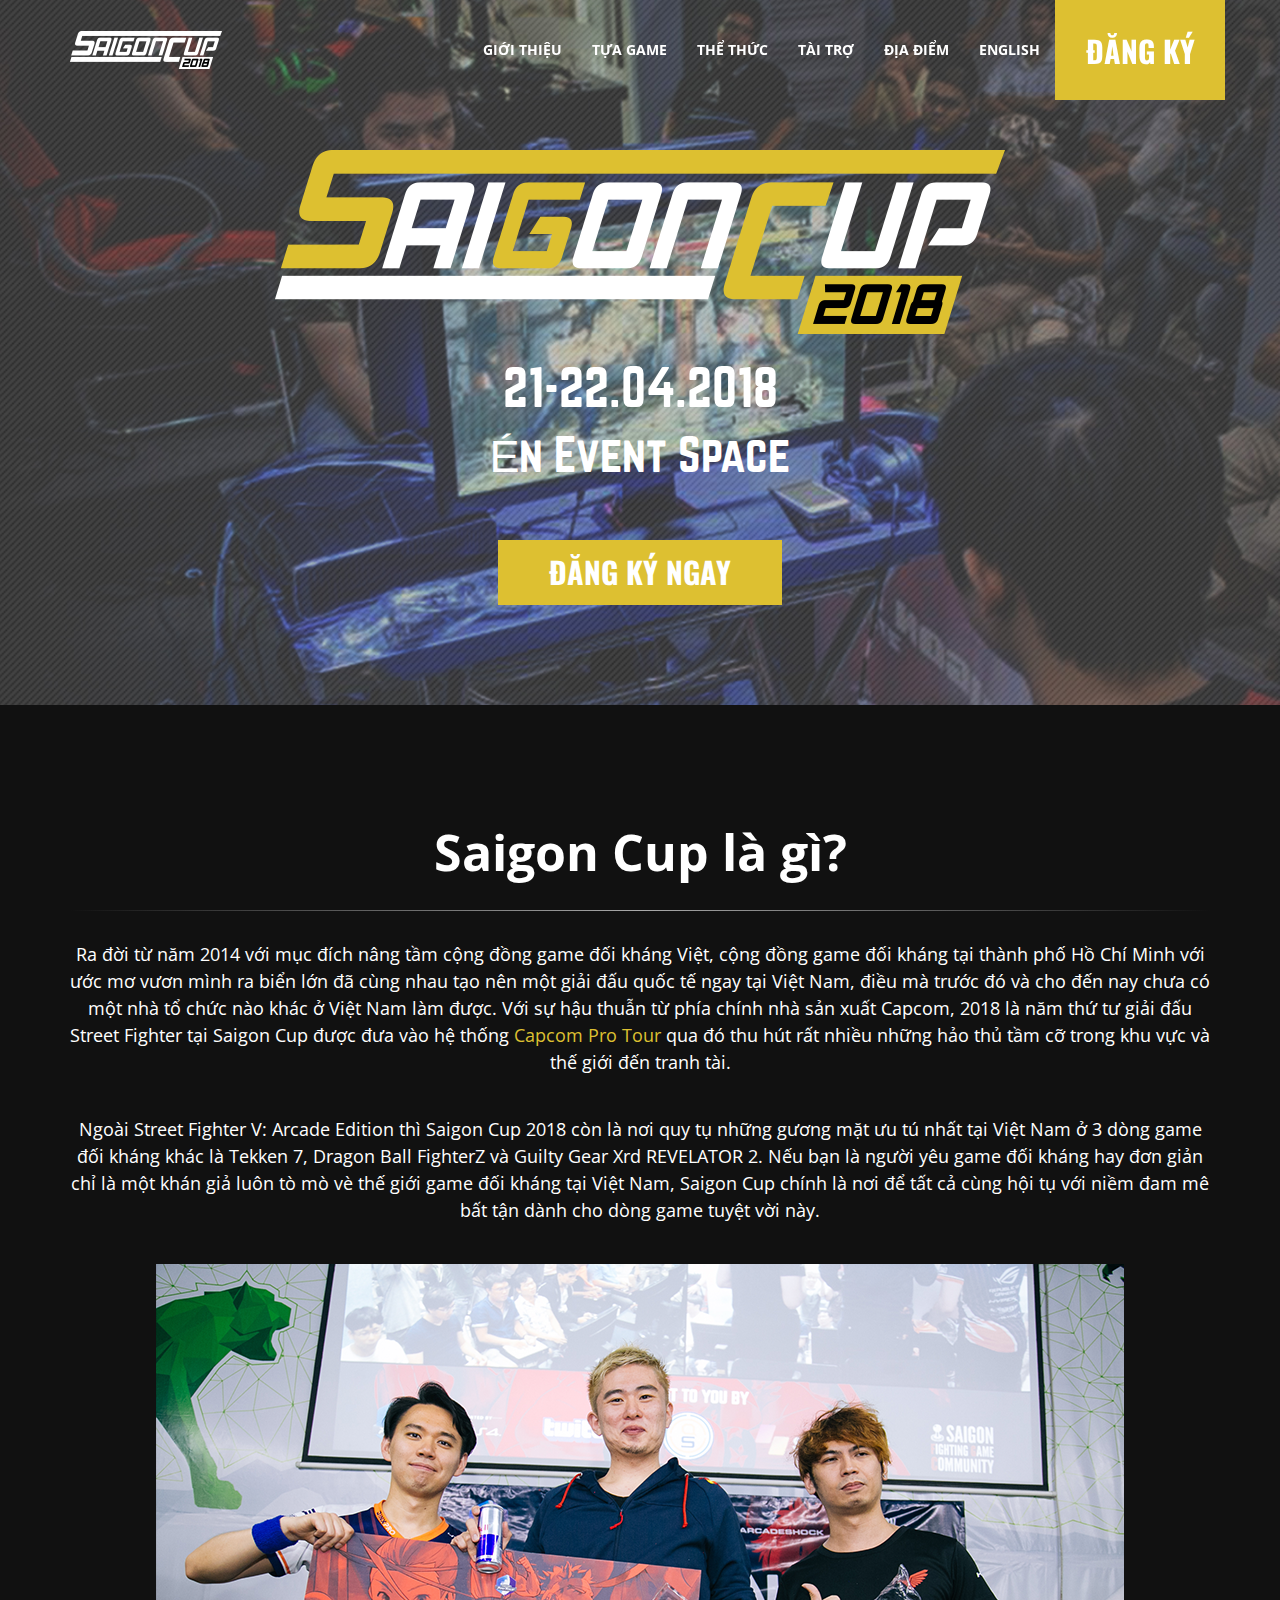
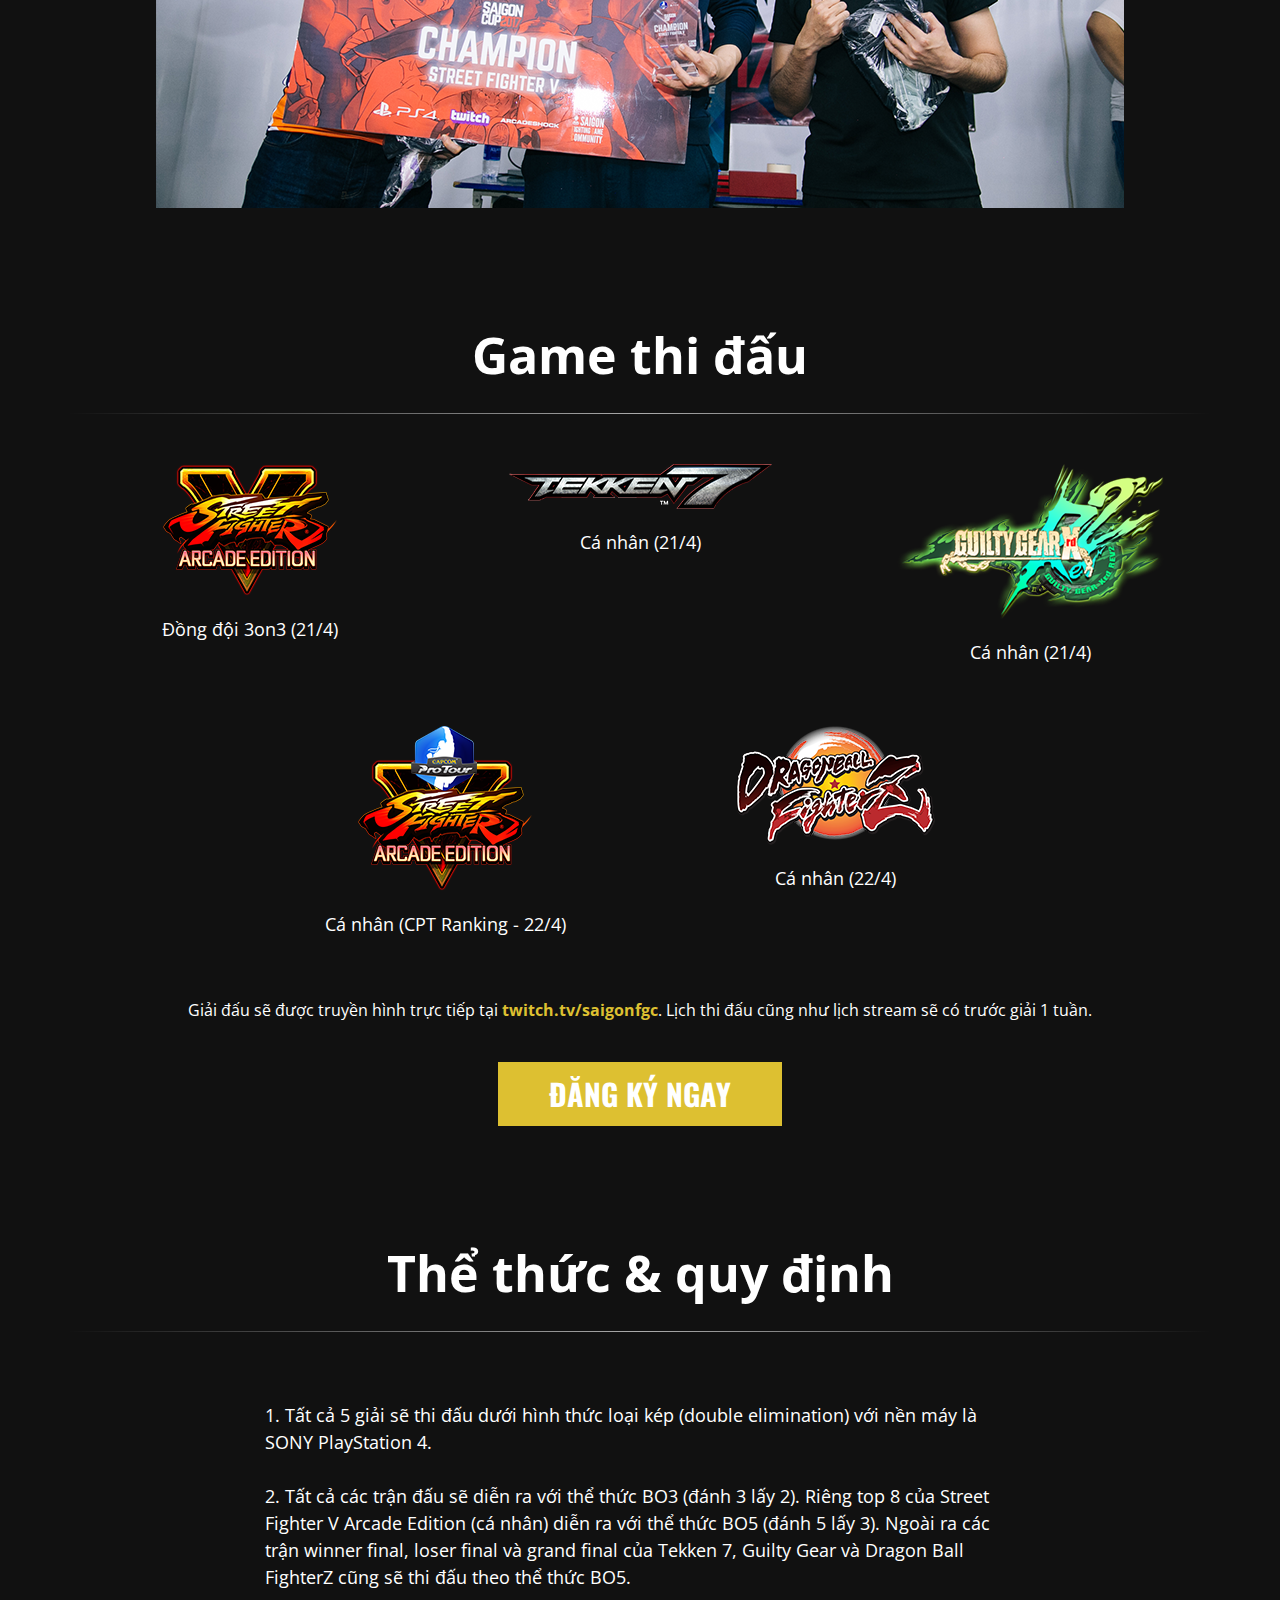
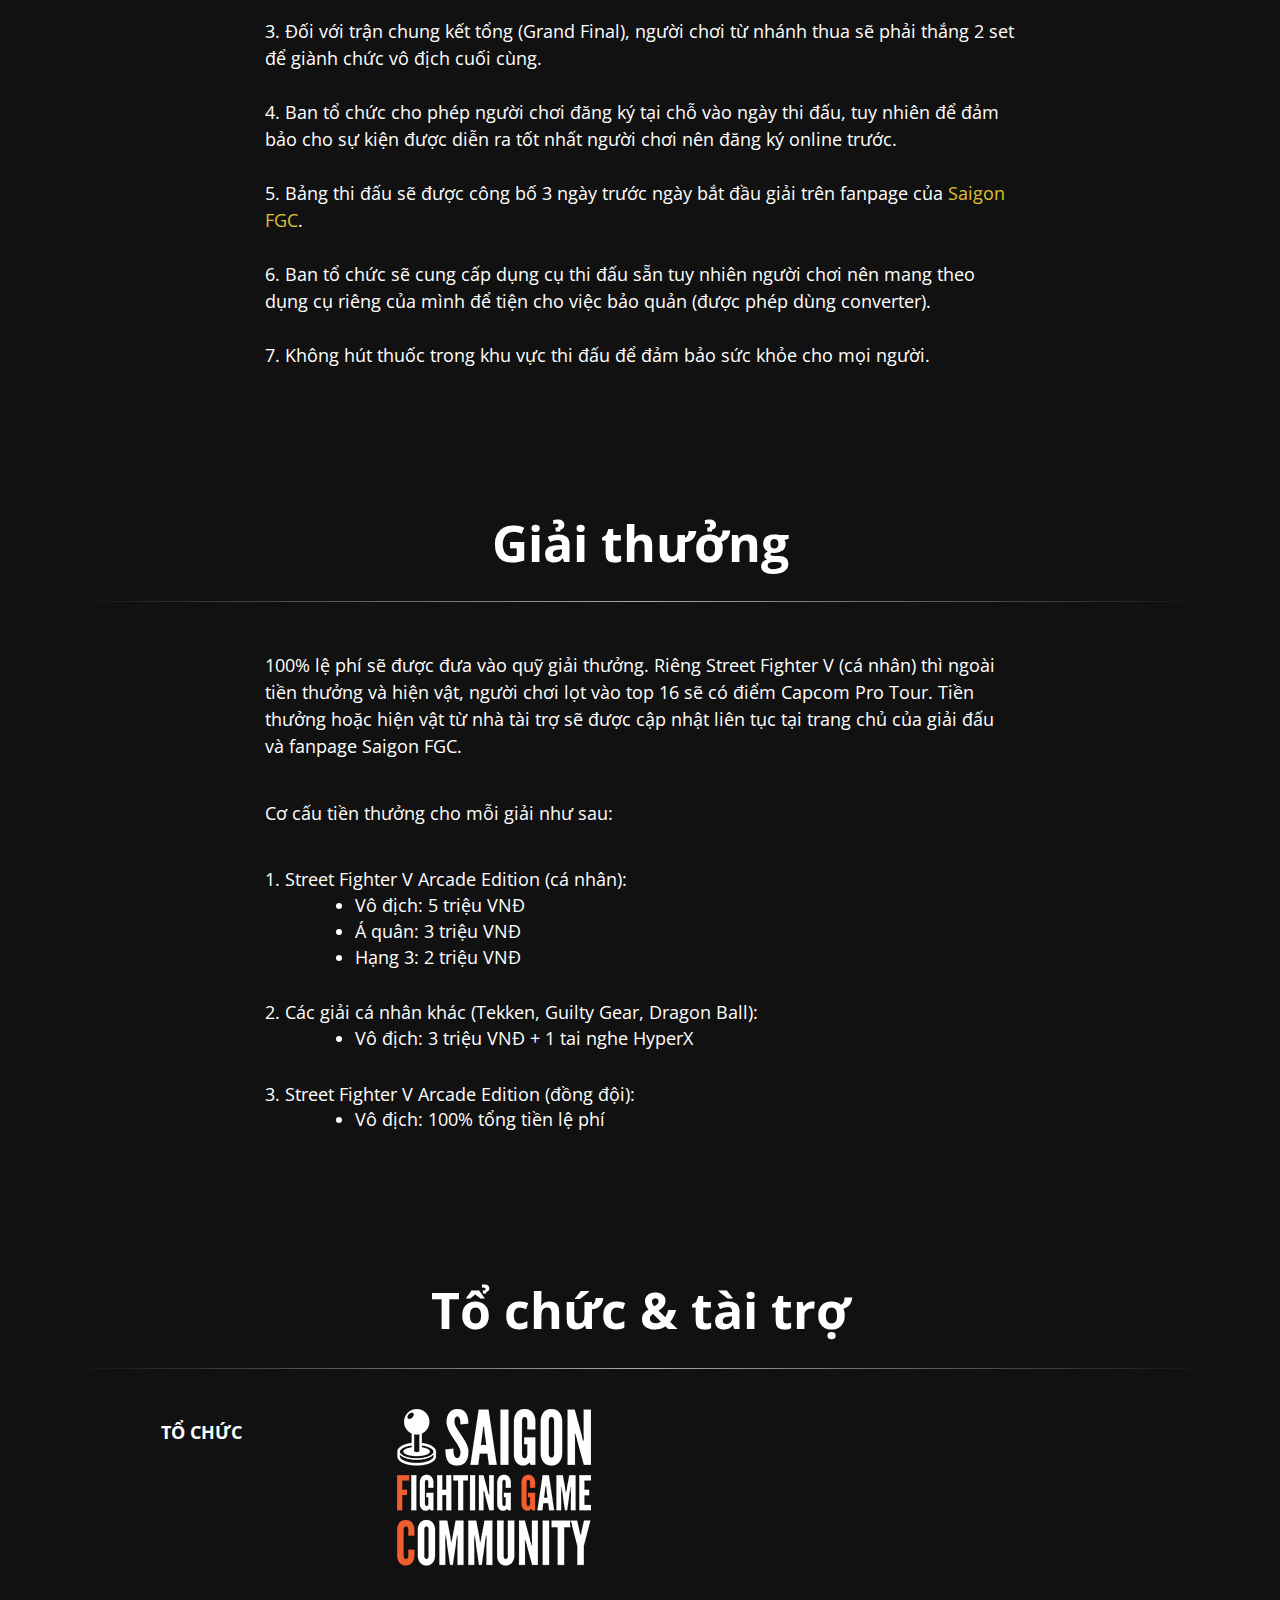
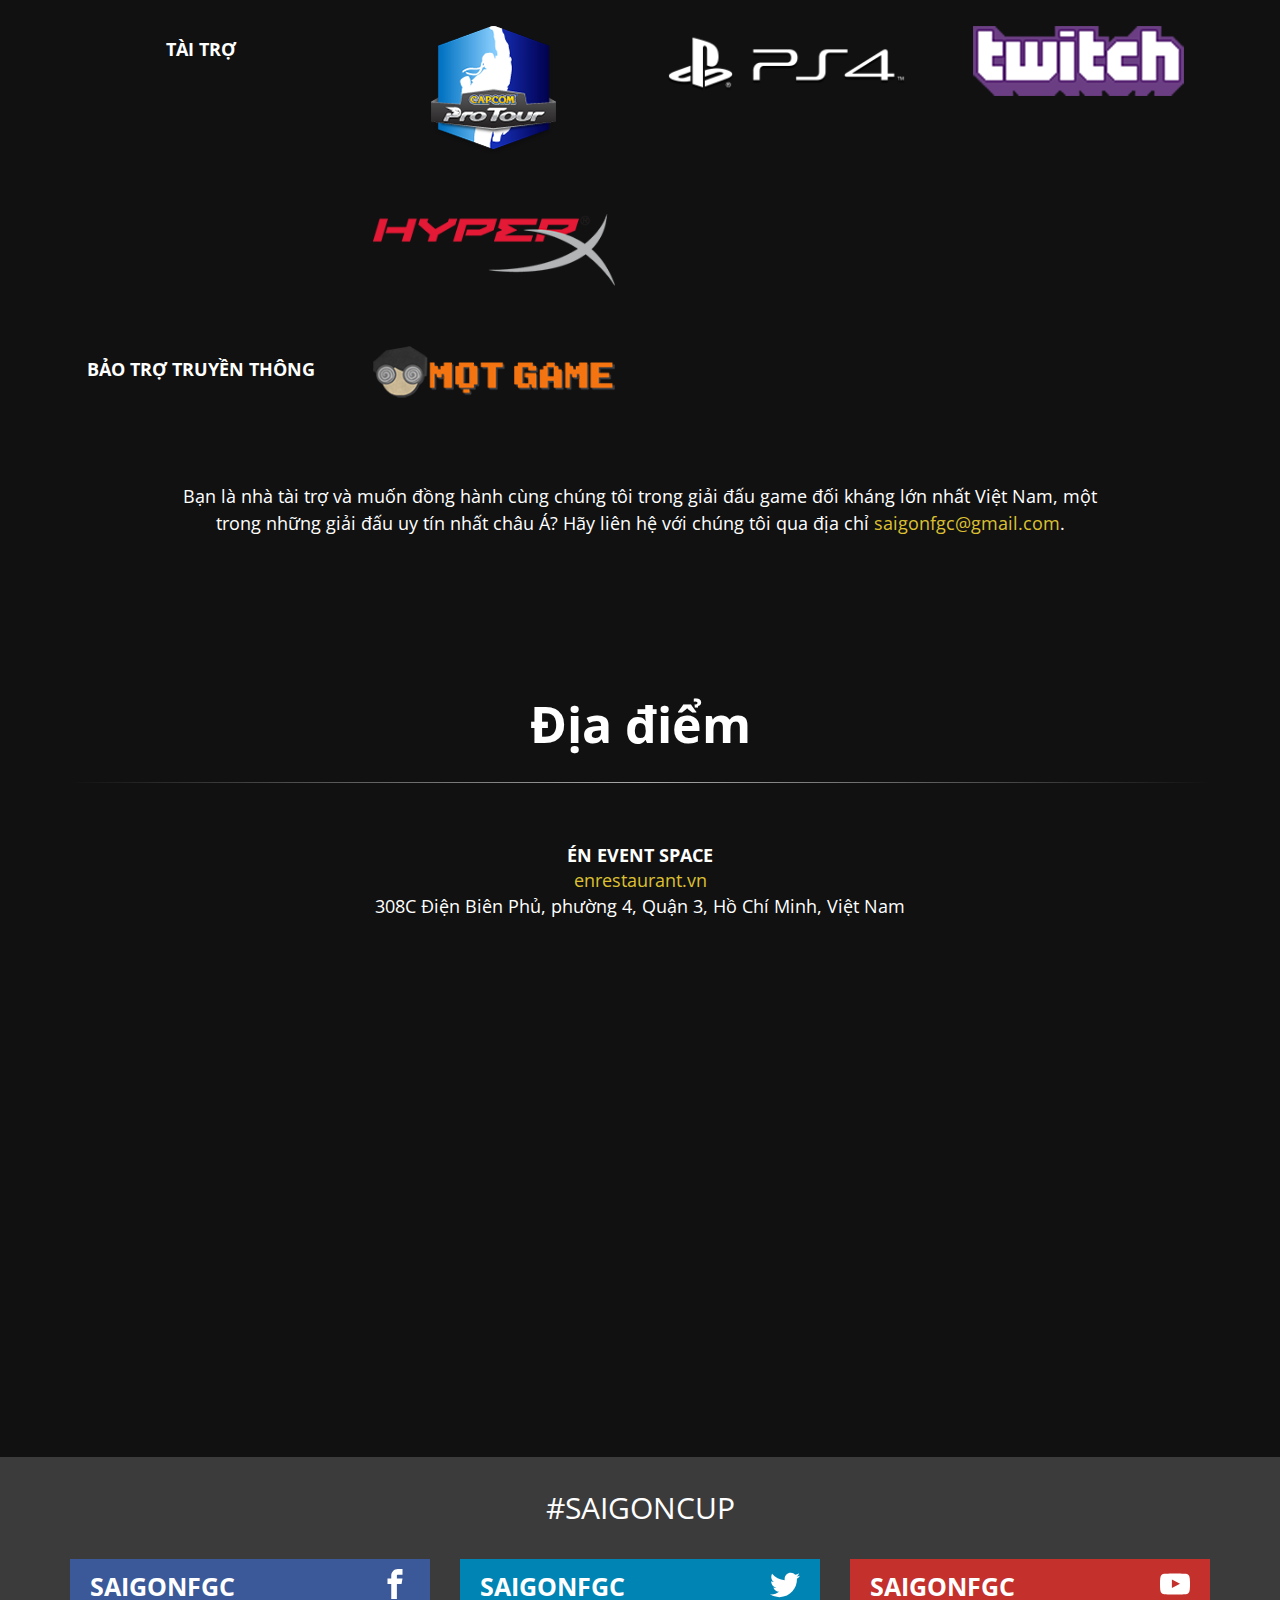
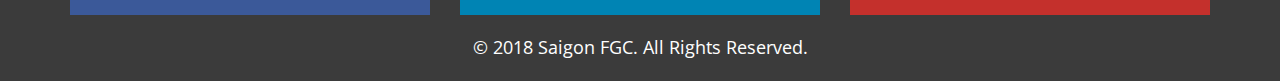
==== index.html @ dfd93132 "Update documentation" ====
<!doctype html> <html> <head> <meta content="IE=edge" http-equiv=X-UA-Compatible> <meta charset=utf-8> <meta name=viewport content="width=device-width, initial-scale=1, shrink-to-fit=no"> <link rel=apple-touch-icon sizes=180x180 href="/apple-touch-icon.png"> <link rel=icon type="image/png" href="/favicon-32x32.png" sizes=32x32> <link rel=icon type="image/png" href="/favicon-16x16.png" sizes=16x16> <link rel=manifest href="/manifest.json"> <link rel=mask-icon href="/safari-pinned-tab.svg" color="#5bbad5"> <meta name=theme-color content="#ffffff"> <title>Saigon Cup 2018</title> <meta property="og:image" content="https://saigoncup2017.sf-vietnam.com/images/trailer.png"/> <meta property="og:description" content="Giải game đối kháng lớn nhất Việt Nam"/> <link rel=stylesheet href="https://maxcdn.bootstrapcdn.com/bootstrap/3.3.7/css/bootstrap.min.css" integrity="sha384-BVYiiSIFeK1dGmJRAkycuHAHRg32OmUcww7on3RYdg4Va+PmSTsz/K68vbdEjh4u" crossorigin=anonymous> <link href="https://fonts.googleapis.com/css?family=Open+Sans:400,800|Oswald" rel=stylesheet> <link href="/stylesheets/fonts.css" rel=stylesheet /> <link href="/stylesheets/site.css" rel=stylesheet /> </head> <body class=index> <svg style="position: absolute; width: 0; height: 0; overflow: hidden;" version="1.1" xmlns="http://www.w3.org/2000/svg" xmlns:xlink="http://www.w3.org/1999/xlink"> <defs> <symbol id=icon-fakebook viewBox="0 0 32 32"> <title>fakebook</title> <path d="M19 6h5v-6h-5c-3.86 0-7 3.14-7 7v3h-4v6h4v16h6v-16h5l1-6h-6v-3c0-0.542 0.458-1 1-1z"></path> </symbol> <symbol id=icon-twatter viewBox="0 0 32 32"> <title>twatter</title> <path d="M32 7.075c-1.175 0.525-2.444 0.875-3.769 1.031 1.356-0.813 2.394-2.1 2.887-3.631-1.269 0.75-2.675 1.3-4.169 1.594-1.2-1.275-2.906-2.069-4.794-2.069-3.625 0-6.563 2.938-6.563 6.563 0 0.512 0.056 1.012 0.169 1.494-5.456-0.275-10.294-2.888-13.531-6.862-0.563 0.969-0.887 2.1-0.887 3.3 0 2.275 1.156 4.287 2.919 5.463-1.075-0.031-2.087-0.331-2.975-0.819 0 0.025 0 0.056 0 0.081 0 3.181 2.263 5.838 5.269 6.437-0.55 0.15-1.131 0.231-1.731 0.231-0.425 0-0.831-0.044-1.237-0.119 0.838 2.606 3.263 4.506 6.131 4.563-2.25 1.762-5.075 2.813-8.156 2.813-0.531 0-1.050-0.031-1.569-0.094 2.913 1.869 6.362 2.95 10.069 2.95 12.075 0 18.681-10.006 18.681-18.681 0-0.287-0.006-0.569-0.019-0.85 1.281-0.919 2.394-2.075 3.275-3.394z"></path> </symbol> <symbol id=icon-jewtube viewBox="0 0 32 32"> <title>jewtube</title> <path d="M31.681 9.6c0 0-0.313-2.206-1.275-3.175-1.219-1.275-2.581-1.281-3.206-1.356-4.475-0.325-11.194-0.325-11.194-0.325h-0.012c0 0-6.719 0-11.194 0.325-0.625 0.075-1.987 0.081-3.206 1.356-0.963 0.969-1.269 3.175-1.269 3.175s-0.319 2.588-0.319 5.181v2.425c0 2.587 0.319 5.181 0.319 5.181s0.313 2.206 1.269 3.175c1.219 1.275 2.819 1.231 3.531 1.369 2.563 0.244 10.881 0.319 10.881 0.319s6.725-0.012 11.2-0.331c0.625-0.075 1.988-0.081 3.206-1.356 0.962-0.969 1.275-3.175 1.275-3.175s0.319-2.587 0.319-5.181v-2.425c-0.006-2.588-0.325-5.181-0.325-5.181zM12.694 20.15v-8.994l8.644 4.513-8.644 4.481z"></path> </symbol> </defs> </svg> <div class=header id=head> <nav id=top-nav class="navbar navbar-fixed-top"> <div class=container> <div class="navbar-header hidden-xs hidden-sm"> <a class=navbar-brand href="#head"> <img src="/images/sgc-logo-small.png" alt="Sgc logo small"/> </a> </div> <ul class="nav navbar-nav navbar-right"> <li><a class="small-nav hidden-xs" href="#about">Giới thiệu</a></li> <li><a class="small-nav hidden-xs" href="#games">Tựa game</a></li> <li><a class="small-nav hidden-xs" href="#rules">Thể thức</a></li> <li><a class="small-nav hidden-xs" href="#sponsors">tài trợ</a></li> <li><a class="small-nav hidden-xs" href="#venue">Địa điểm</a></li> <li class=xs-left><a class=language-picker href="/en">English</a></li> <li class=xs-right><a target=_blank rel=noopener href="https://goo.gl/forms/3yOLox5AulwyW3uG3" class="register btn">Đăng ký</a></li> </ul> </div> </nav> <div class=container> <div class=row> <div class=col-xs-12> <img src="/images/sgc-logo.png" class="main-logo img-responsive" alt="Sgc logo"/> </div> <div class=col-xs-12> <p class=subheader> <span class=date>21-22.04.2018</span><br> Én Event Space </p> </div> </div> <div class="row text-center"> <div class=col-xs-12> <a target=_blank rel=noopener href="https://goo.gl/forms/3yOLox5AulwyW3uG3" class="btn register-now">Đăng ký ngay</a> </div> </div> </div> </div> <div class="container content"> <div class=row> <div id=about class=col-xs-12> <h1>Saigon Cup là gì?</h1> <p>Ra đời từ năm 2014 với mục đích nâng tầm cộng đồng game đối kháng Việt, cộng đồng game đối kháng tại thành phố Hồ Chí Minh với ước mơ vươn mình ra biển lớn đã cùng nhau tạo nên một giải đấu quốc tế ngay tại Việt Nam, điều mà trước đó và cho đến nay chưa có một nhà tổ chức nào khác ở Việt Nam làm được. Với sự hậu thuẫn từ phía chính nhà sản xuất Capcom, 2018 là năm thứ tư giải đấu Street Fighter tại Saigon Cup được đưa vào hệ thống <a target=_blank rel=noopener href="http://capcomprotour.com/schedule/">Capcom Pro Tour</a> qua đó thu hút rất nhiều những hảo thủ tầm cỡ trong khu vực và thế giới đến tranh tài. </p> <p>Ngoài Street Fighter V: Arcade Edition thì Saigon Cup 2018 còn là nơi quy tụ những gương mặt ưu tú nhất tại Việt Nam ở 3 dòng game đối kháng khác là Tekken 7, Dragon Ball FighterZ và Guilty Gear Xrd REVELATOR 2. Nếu bạn là người yêu game đối kháng hay đơn giản chỉ là một khán giả luôn tò mò vè thế giới game đối kháng tại Việt Nam, Saigon Cup chính là nơi để tất cả cùng hội tụ với niềm đam mê bất tận dành cho dòng game tuyệt vời này. </p> <img src="/images/pornchannnnn.png" class="trailer center-block img-responsive" alt=Pornchannnnn /> </div> </div> <div class=row> <div id=games class=col-xs-12> <h1>Game thi đấu</h1> </div> </div> <div class=row> <div class="col-sm-12 col-md-4"> <img src="/images/sf-3v3-logo.png" class="game-logo center-block img-responsive" alt="Sf 3v3 logo"/> <p> Đồng đội 3on3 (21/4) </p> </div> <div class="col-sm-12 col-md-4"> <img src="/images/t7-logo.png" class="game-logo center-block img-responsive" alt="T7 logo"/> <p>Cá nhân (21/4)</p> </div> <div class="col-sm-12 col-md-4"> <img src="/images/gg-logo.png" class="game-logo center-block img-responsive" alt="Gg logo"/> <p>Cá nhân (21/4)</p> </div> <div class="col-sm-12 col-md-4 col-md-offset-2"> <img src="/images/sf-logo.png" class="game-logo center-block img-responsive" alt="Sf logo"/> <p> Cá nhân (CPT Ranking - 22/4) </p> </div> <div class="col-sm-12 col-md-4"> <img src="/images/dbfz-logo.png" class="game-logo center-block img-responsive" alt="Dbfz logo"/> <p>Cá nhân (22/4)</p> </div> <div class=col-xs-12> <p class=subtext> Giải đấu sẽ được truyền hình trực tiếp tại <a target=_blank rel=noopener href="https://www.twitch.tv/saigonfgc">twitch.tv/saigonfgc</a>. Lịch thi đấu cũng như lịch stream sẽ có trước giải 1 tuần. </p> </div> <div class=col-xs-12> <a target=_blank rel=noopener href="https://goo.gl/forms/3yOLox5AulwyW3uG3" class="btn register-now">Đăng ký ngay</a> </div> </div> <div class=row> <div id=rules class=col-xs-12> <h1>Thể thức & quy định</h1> </div> <div class="col-sm-12 col-md-10 col-md-offset-1 col-lg-offset-2 col-lg-8 rules"> <p> 1. Tất cả 5 giải sẽ thi đấu dưới hình thức loại kép (double elimination) với nền máy là SONY PlayStation&nbsp;4. </p> <p> 2. Tất cả các trận đấu sẽ diễn ra với thể thức BO3 (đánh 3 lấy 2). Riêng top 8 của Street Fighter V Arcade Edition (cá nhân) diễn ra với thể thức BO5 (đánh 5 lấy 3). Ngoài ra các trận winner final, loser final và grand final của Tekken 7, Guilty Gear và Dragon Ball FighterZ cũng sẽ thi đấu theo thể thức BO5. </p> <p> 3. Đối với trận chung kết tổng (Grand Final), người chơi từ nhánh thua sẽ phải thắng 2 set để giành chức vô địch cuối cùng. </p> <p> 4. Ban tổ chức cho phép người chơi đăng ký tại chỗ vào ngày thi đấu, tuy nhiên để đảm bảo cho sự kiện được diễn ra tốt nhất người chơi nên đăng ký online trước. </p> <p> 5. Bảng thi đấu sẽ được công bố 3 ngày trước ngày bắt đầu giải trên fanpage của <a target=_blank rel=noopener href="https://www.facebook.com/SaigonFGC/">Saigon FGC</a>. </p> <p> 6. Ban tổ chức sẽ cung cấp dụng cụ thi đấu sẵn tuy nhiên người chơi nên mang theo dụng cụ riêng của mình để tiện cho việc bảo quản (được phép dùng converter). </p> <p> 7. Không hút thuốc trong khu vực thi đấu để đảm bảo sức khỏe cho mọi người. </p> </div> </div> <div class=row> <div class=col-xs-12> <h1>Giải thưởng</h1> </div> <div class="col-sm-12 col-md-10 col-md-offset-1 col-lg-offset-2 col-lg-8 prizes"> <p>100% lệ phí sẽ được đưa vào quỹ giải thưởng. Riêng Street Fighter V (cá nhân) thì ngoài tiền thưởng và hiện vật, người chơi lọt vào top 16 sẽ có điểm Capcom Pro Tour. Tiền thưởng hoặc hiện vật từ nhà tài trợ sẽ được cập nhật liên tục tại trang chủ của giải đấu và fanpage Saigon FGC. </p> <p>Cơ cấu tiền thưởng cho mỗi giải như sau:</p> <div> 1. Street Fighter V Arcade Edition (cá nhân):<br/> <ul class=prize-list> <li>Vô địch: 5 triệu VNĐ</li> <li>Á quân: 3 triệu VNĐ</li> <li>Hạng 3: 2 triệu VNĐ</li> </ul> </div> <div> 2. Các giải cá nhân khác (Tekken, Guilty Gear, Dragon Ball):<br/> <ul class=prize-list> <li>Vô địch: 3 triệu VNĐ + 1 tai nghe HyperX</li> </ul> </div> <div> 3. Street Fighter V Arcade Edition (đồng đội):<br/> <ul class=prize-list> <li>Vô địch: 100% tổng tiền lệ phí</li> </ul> </div> </div> </div> <div class=row> <div id=sponsors class=col-xs-12> <h1>Tổ chức & tài trợ</h1> </div> </div> <div class="row organizers-row"> <div class=col-md-3> <p>Tổ chức</p> </div> <div class=col-md-3> <a target=_blank rel=noopener href="https://www.facebook.com/SaigonFGC/"> <img src="/images/sgfgc-logo.png" class="center-block img-responsive" alt="Sgfgc logo"/> </a> </div> </div> <div class="row organizers-row"> <div class=col-md-3> <p>tài trợ</p> </div> <div class=col-md-3> <img src="/images/protour-logo.png" class="center-block img-responsive" alt="Protour logo"/> </div> <div class=col-md-3> <img src="/images/ps4-logo.png" class="center-block img-responsive" alt="Ps4 logo"/> </div> <div class=col-md-3> <img src="/images/twitch-logo.png" class="center-block img-responsive" alt="Twitch logo"/> </div> </div> <div class="row organizers-row"> <div class="col-md-offset-3 col-md-3"> <img src="/images/hyperx-logo.png" class="center-block img-responsive" alt="Hyperx logo"/> </div> </div> <div class="row organizers-row"> <div class=col-md-3> <p>Bảo trợ truyền thông</p> </div> <div class=col-md-3> <img src="/images/motgame-logo.png" class="center-block img-responsive" alt="Motgame logo"/> </div> </div> <div class=row> <div class="col-md-12 col-lg-10 col-lg-offset-1"> <p>Bạn là nhà tài trợ và muốn đồng hành cùng chúng tôi trong giải đấu game đối kháng lớn nhất Việt Nam, một trong những giải đấu uy tín nhất châu Á? Hãy liên hệ với chúng tôi qua địa chỉ <a href="mailto:saigonfgc@gmail.com">saigonfgc@gmail.com</a>. </p> </div> </div> <div class=row> <div id=venue class=col-xs-12> <h1>Địa điểm</h1> </div> <div class=col-xs-12> <div class=venue-name>ÉN EVENT SPACE</div> <a class=venue-link href="INFINITY GAME ZONE PHÚ THỌ" target=_blank rel=noopener>enrestaurant.vn</a> <div>308C Điện Biên Phủ, phường 4, Quận 3, Hồ Chí Minh, Việt Nam</div> </div> <div class="col-md-12 col-lg-10 col-lg-offset-1 map"> <iframe src="https://www.google.com/maps/embed?pb=!1m18!1m12!1m3!1d3919.457938322113!2d106.68078181524726!3d10.776195692321664!2m3!1f0!2f0!3f0!3m2!1i1024!2i768!4f13.1!3m3!1m2!1s0x31752f242e0f0ffd%3A0xc57f4a5451ba4e36!2zTmjDoCBow6BuZyDDiW4gVGVhIEhvdXNlICYgUmVzdGF1cmFudA!5e0!3m2!1sen!2s!4v1519562458910" width="100%" height=450 frameborder=0 style="border:0" allowfullscreen></iframe> </div> </div> </div> <div class=footer> <div class=container> <div class=row> <div class="col-xs-12 hashtag"> #SAIGONCUP </div> <div class="col-xs-12 col-sm-4"> <a class="s-link fakebook" target=_blank rel=noopener href="https://www.facebook.com/SaigonFGC/"> <span>SAIGONFGC</span> <svg class="icon icon-fakebook"><use xlink:href="#icon-fakebook"></use></svg> </a> </div> <div class="col-xs-12 col-sm-4"> <a class="s-link twatter" target=_blank rel=noopener href="https://twitter.com/saigonfgc"> <span>SAIGONFGC</span> <svg class="icon icon-twatter"><use xlink:href="#icon-twatter"></use></svg> </a> </div> <div class="col-xs-12 col-sm-4"> <a class="s-link jewtube" target=_blank rel=noopener href="https://www.youtube.com/channel/UCXKJS58sqzsy0ntJgH3YCXQ"> <span>SAIGONFGC</span> <svg class="icon icon-jewtube"><use xlink:href="#icon-jewtube"></use></svg> </a> </div> <div class="col-xs-12 copyright"> &copy; 2018 Saigon FGC. All Rights Reserved. </div> </div> </div> </div> <script src="https://ajax.googleapis.com/ajax/libs/jquery/3.1.1/jquery.min.js"></script> <script src="https://maxcdn.bootstrapcdn.com/bootstrap/3.3.7/js/bootstrap.min.js" integrity=sha384-Tc5IQib027qvyjSMfHjOMaLkfuWVxZxUPnCJA7l2mCWNIpG9mGCD8wGNIcPD7Txa crossorigin=anonymous></script> <script>
      $('#top-nav').affix({
        offset: {
          top: 1
        }
      });
    </script> <script src="/javascripts/shoryuken.js"></script> </body> </html>
---- stylesheets/fonts.css ----
@font-face{font-family:'norwester';src:url('norwester.ttf') format("truetype")}
---- stylesheets/site.css ----
body{background-color:#111;color:white;font-family:"Open Sans", sans-serif;font-size:18px}p a{color:#ddc031;text-decoration:none}p a:hover,p a:active{text-decoration:underline;color:#ddc031}p a:visited{text-decoration:none;color:#ddc031}.btn{border-radius:0;background-color:#DDC031;font-weight:bold;font-family:Oswald, sans-serif;color:white}.register-now{padding:10px 50px;font-size:30px;text-transform:uppercase}.language-picker:hover{text-decoration:none}.navbar-brand{height:100px;display:flex;align-items:center}.affix{background-color:#3b3b3b}nav{transition:background-color 0.5s}.header{background-image:url("/images/bg.jpg");background-size:cover;background-position:center;padding:100px 0}@media (max-width: 767px){.header{padding-left:20px}}.header .navbar{font-size:14px;border-radius:0;text-transform:uppercase;font-weight:bold;vertical-align:middle}.header .navbar .navbar-nav li a{padding-top:0;padding-bottom:0;height:100px;line-height:100px;vertical-align:middle}@media (max-width: 767px){.header .navbar .navbar-nav li a{height:50px;line-height:50px}}@media (min-width: 992px){.header .navbar .small-nav,.header .navbar .language-picker{line-height:50px}}.header .navbar .register{color:white;width:170px;height:100px;font-size:30px;text-align:center;vertical-align:middle;line-height:100px;padding:0}.header .navbar .register:hover,.header .navbar .register:active{background-color:#DDC031;color:#111}.header .navbar .register:visited{text-decoration:none;color:white}@media (max-width: 991px){.header .navbar .register{width:140px}}.header .navbar a{color:white}.header .navbar a:hover{color:#ddc031}.header .main-logo{margin:50px auto 20px auto}.header .subheader{text-align:center;font-size:45px;font-family:norwester, sans-serif;color:white;margin-bottom:50px}.header .subheader .date{font-size:50px}.content{text-align:center}.content h1{padding-top:100px;font-weight:bold;font-size:50px;border-bottom:1px solid transparent;padding-bottom:30px;margin-bottom:30px;-moz-border-image:-moz-linear-gradient(left, #111 0%, #aaa 50%, #111 100%);-webkit-border-image:-webkit-linear-gradient(left, #111 0%, #aaa 50%, #111 100%);border-image:linear-gradient(to right, #111 0%, #aaa 50%, #111 100%);border-image-slice:1}.content p{line-height:1.5;margin-bottom:40px;margin-top:20px}.trailer{max-height:700px}.game-logo{padding:20px 20px 0 20px;max-height:200px}@media (min-width: 992px) and (max-width: 1199px){.game-logo{max-height:180px}}.subtext{font-size:16px}.subtext a{font-weight:bold}.rules{margin-top:20px}.rules p{text-align:left;line-height:1.5;margin-bottom:1.5em}.prizes{text-align:left}.prize-list{margin-left:50px;margin-bottom:30px}.organizers-row{margin-bottom:40px}.organizers-row p{text-transform:uppercase;font-weight:bold}.organizers-row img{padding:10px}.venue-name{margin-top:30px;font-weight:bold}.venue-link{color:#ddc031}.venue-link:visited,.venue-link:hover,.venue-link:active{color:#ddc031}.map{margin-top:30px;margin-bottom:50px}.footer{background-color:#3b3b3b}.footer .hashtag{font-size:30px;text-transform:uppercase;text-align:center;margin:30px 0}.footer .s-link{color:white;text-decoration:none;display:block;padding:10px 20px;font-size:25px;font-weight:bold}.footer .s-link svg{width:30px;height:30px;float:right;fill:currentColor}.footer .s-link.fakebook{background-color:#3b5999}.footer .s-link.fakebook:hover{color:#3b5999;background-color:white}.footer .s-link.twatter{background-color:#0084b4}.footer .s-link.twatter:hover{color:#0084b4;background-color:white}.footer .s-link.jewtube{background-color:#c4302c}.footer .s-link.jewtube:hover{color:#c4302c;background-color:white}.footer .copyright{text-align:center;padding:20px}.footer .archives{text-align:center;margin:30px 0 0 0}.footer .archives span{margin:0 10px}@media (max-width: 767px){nav li{display:inline-block}nav li.xs-right{float:right}nav li.xs-left{float:left}.content h1{padding-top:50px}}
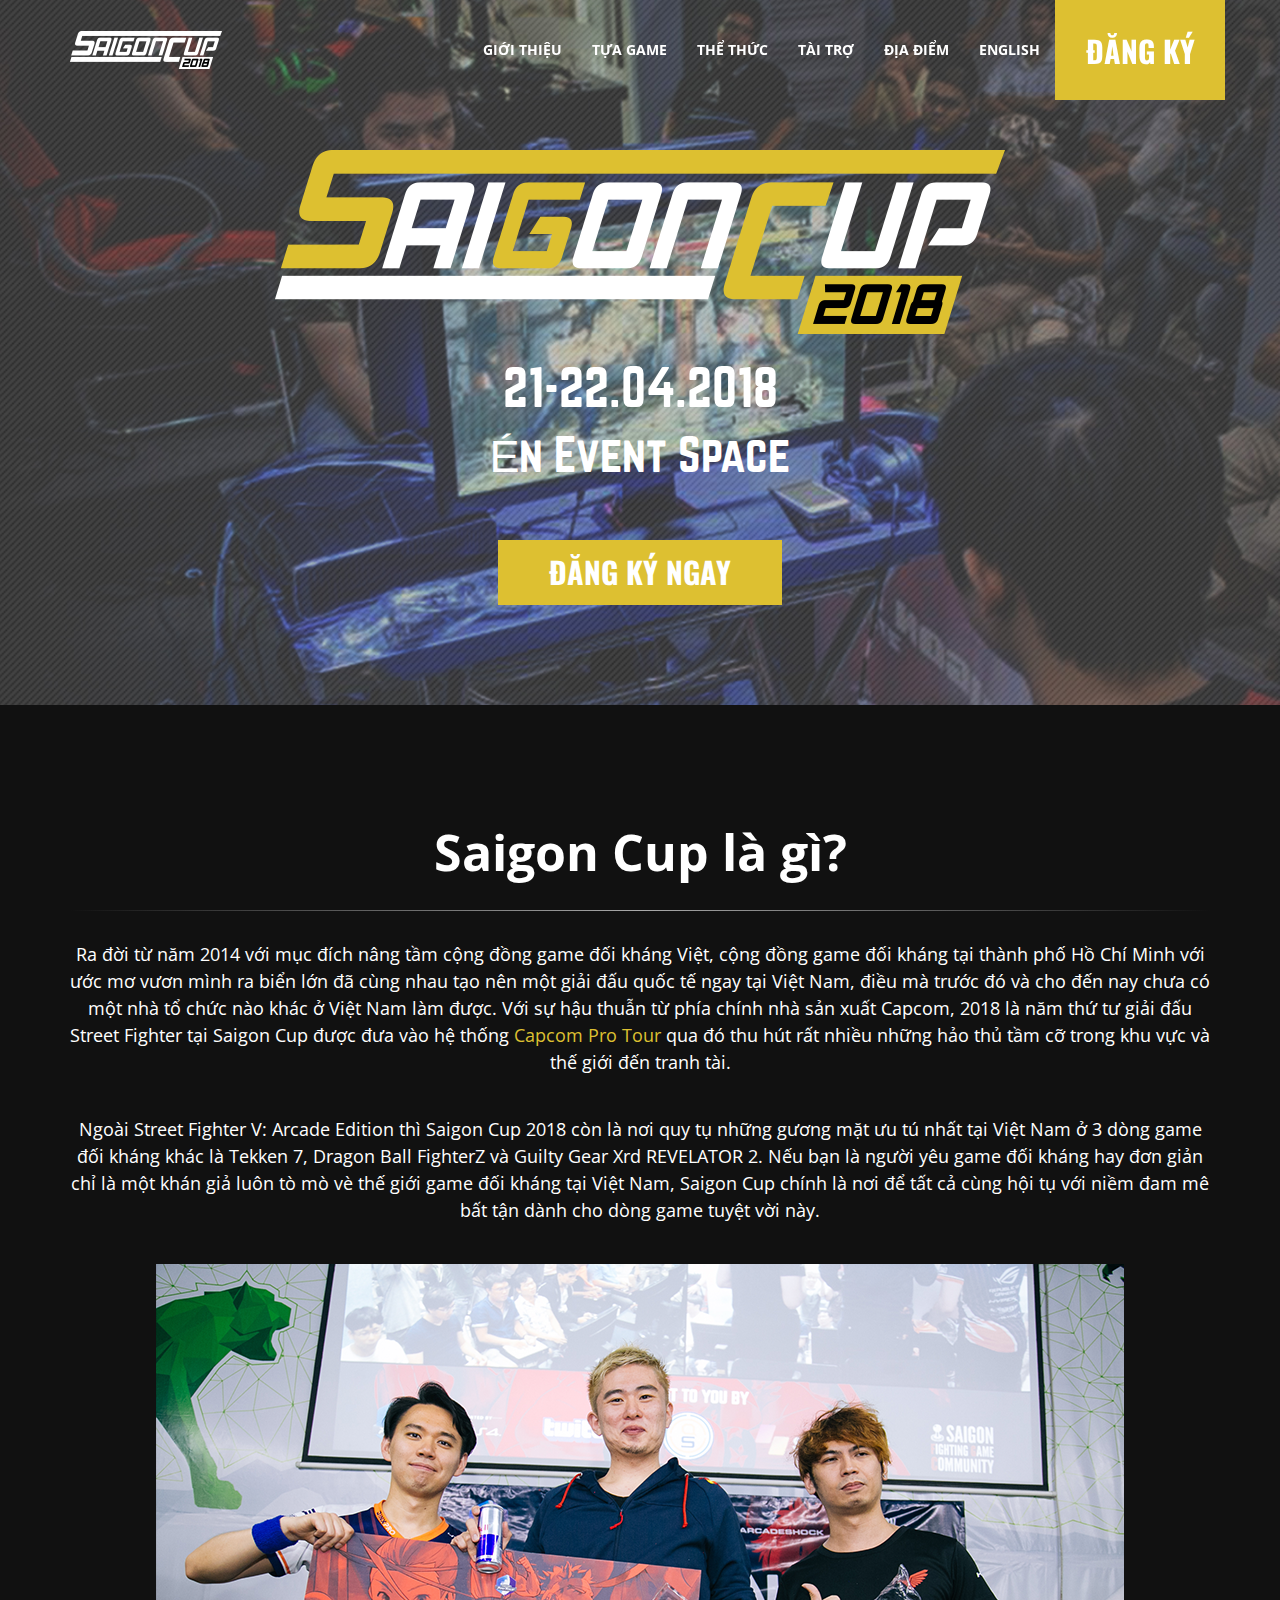
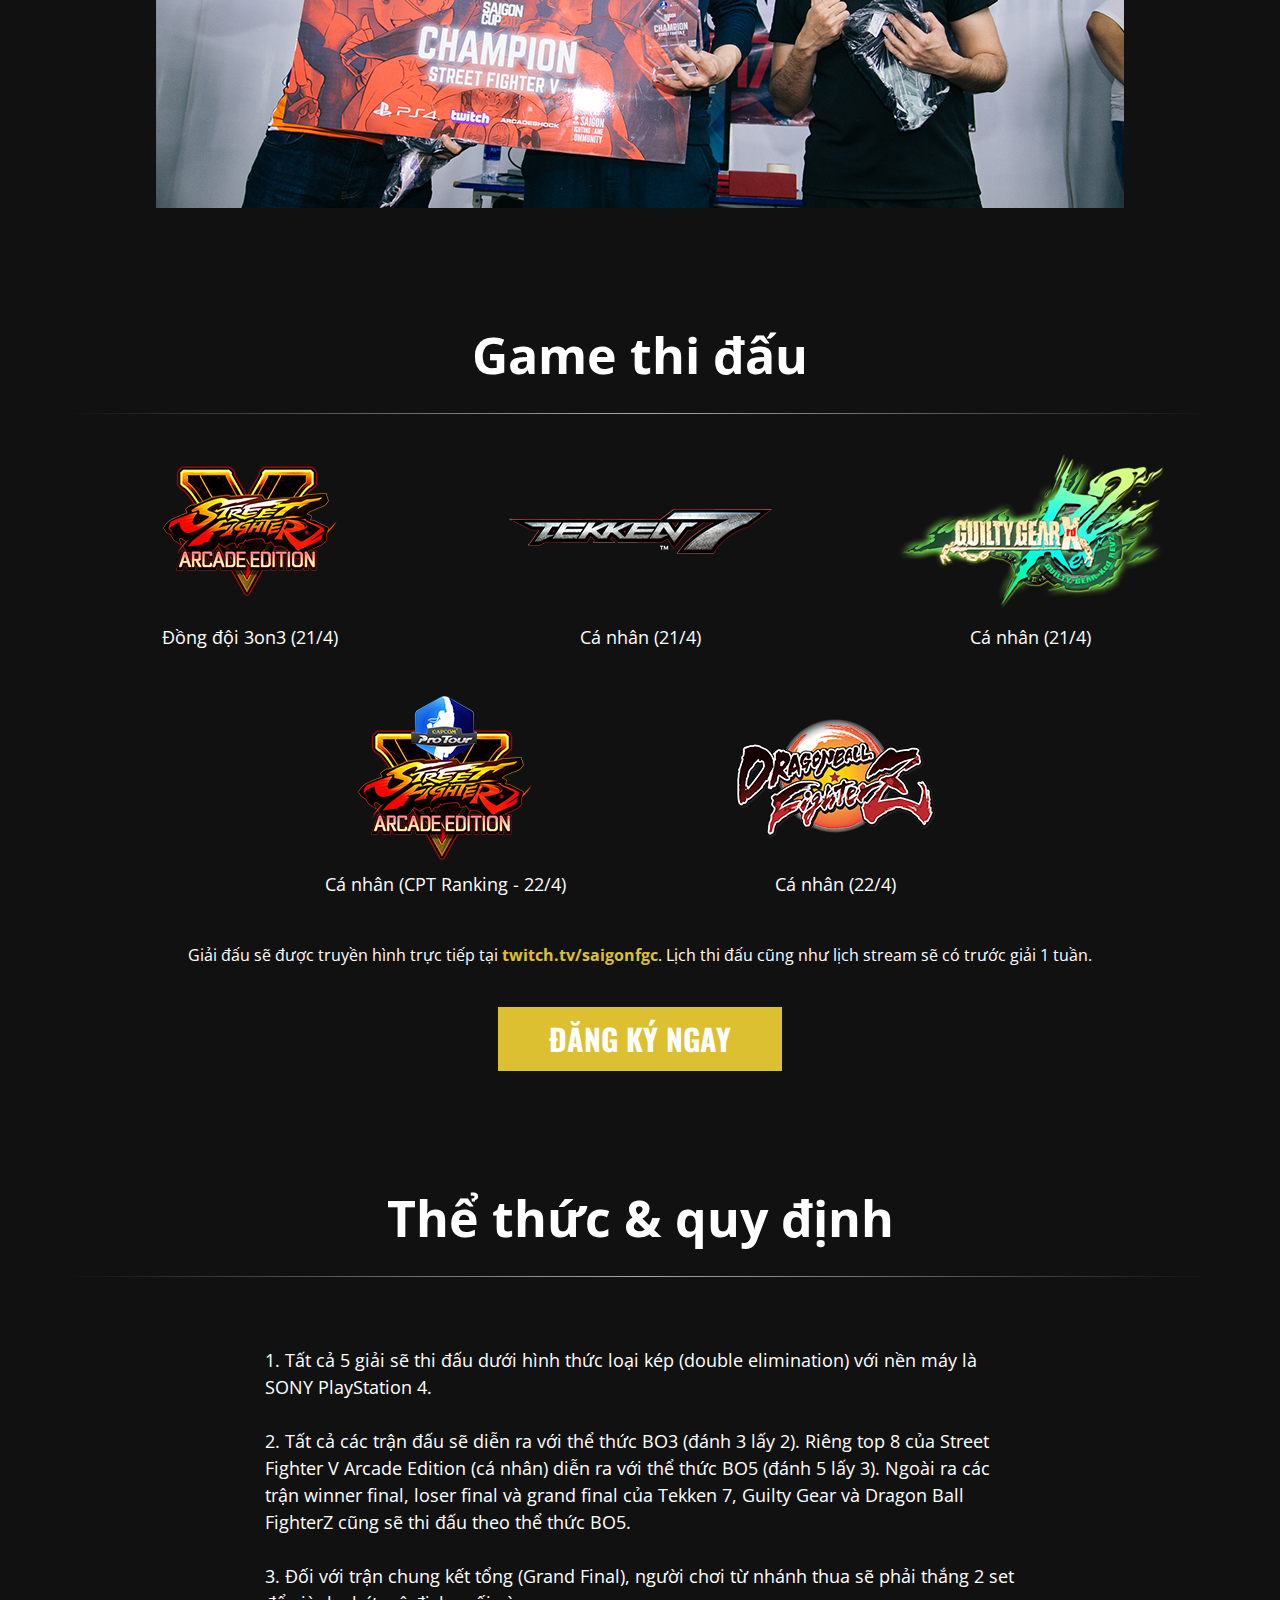
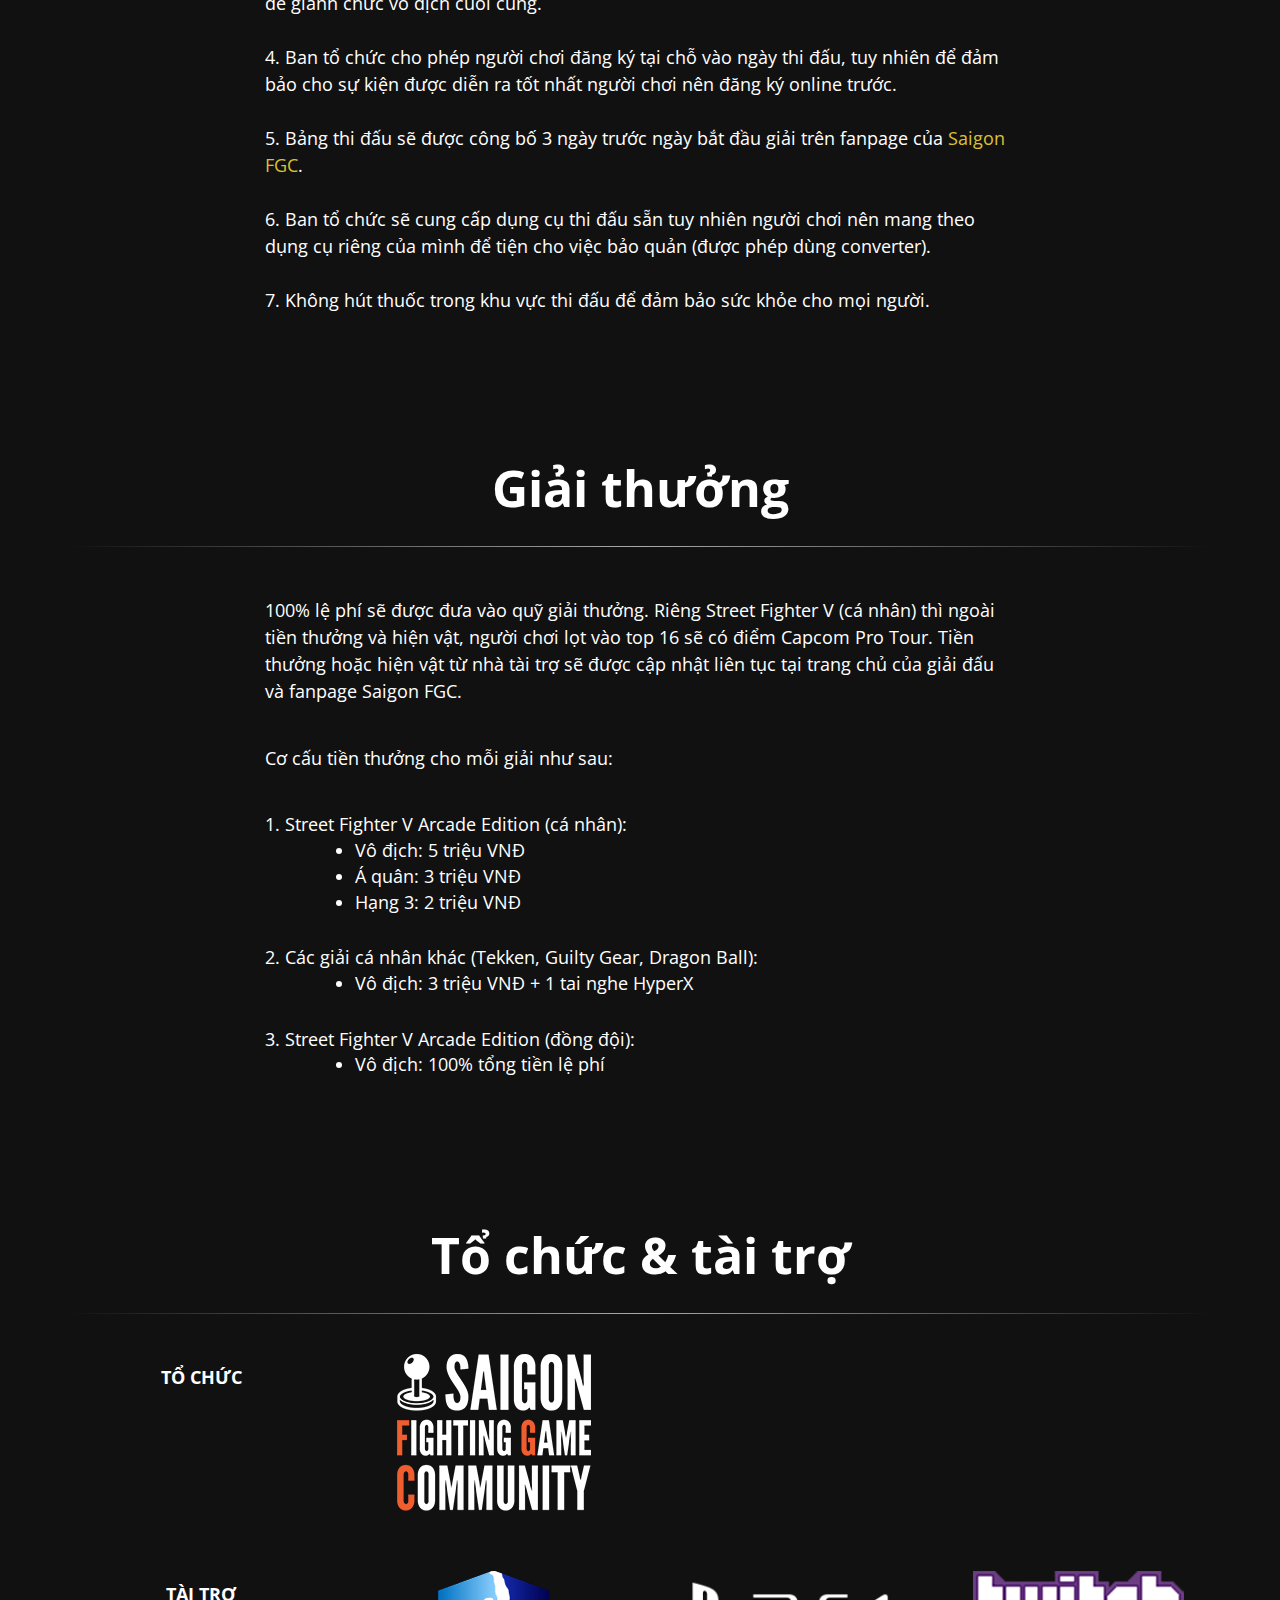
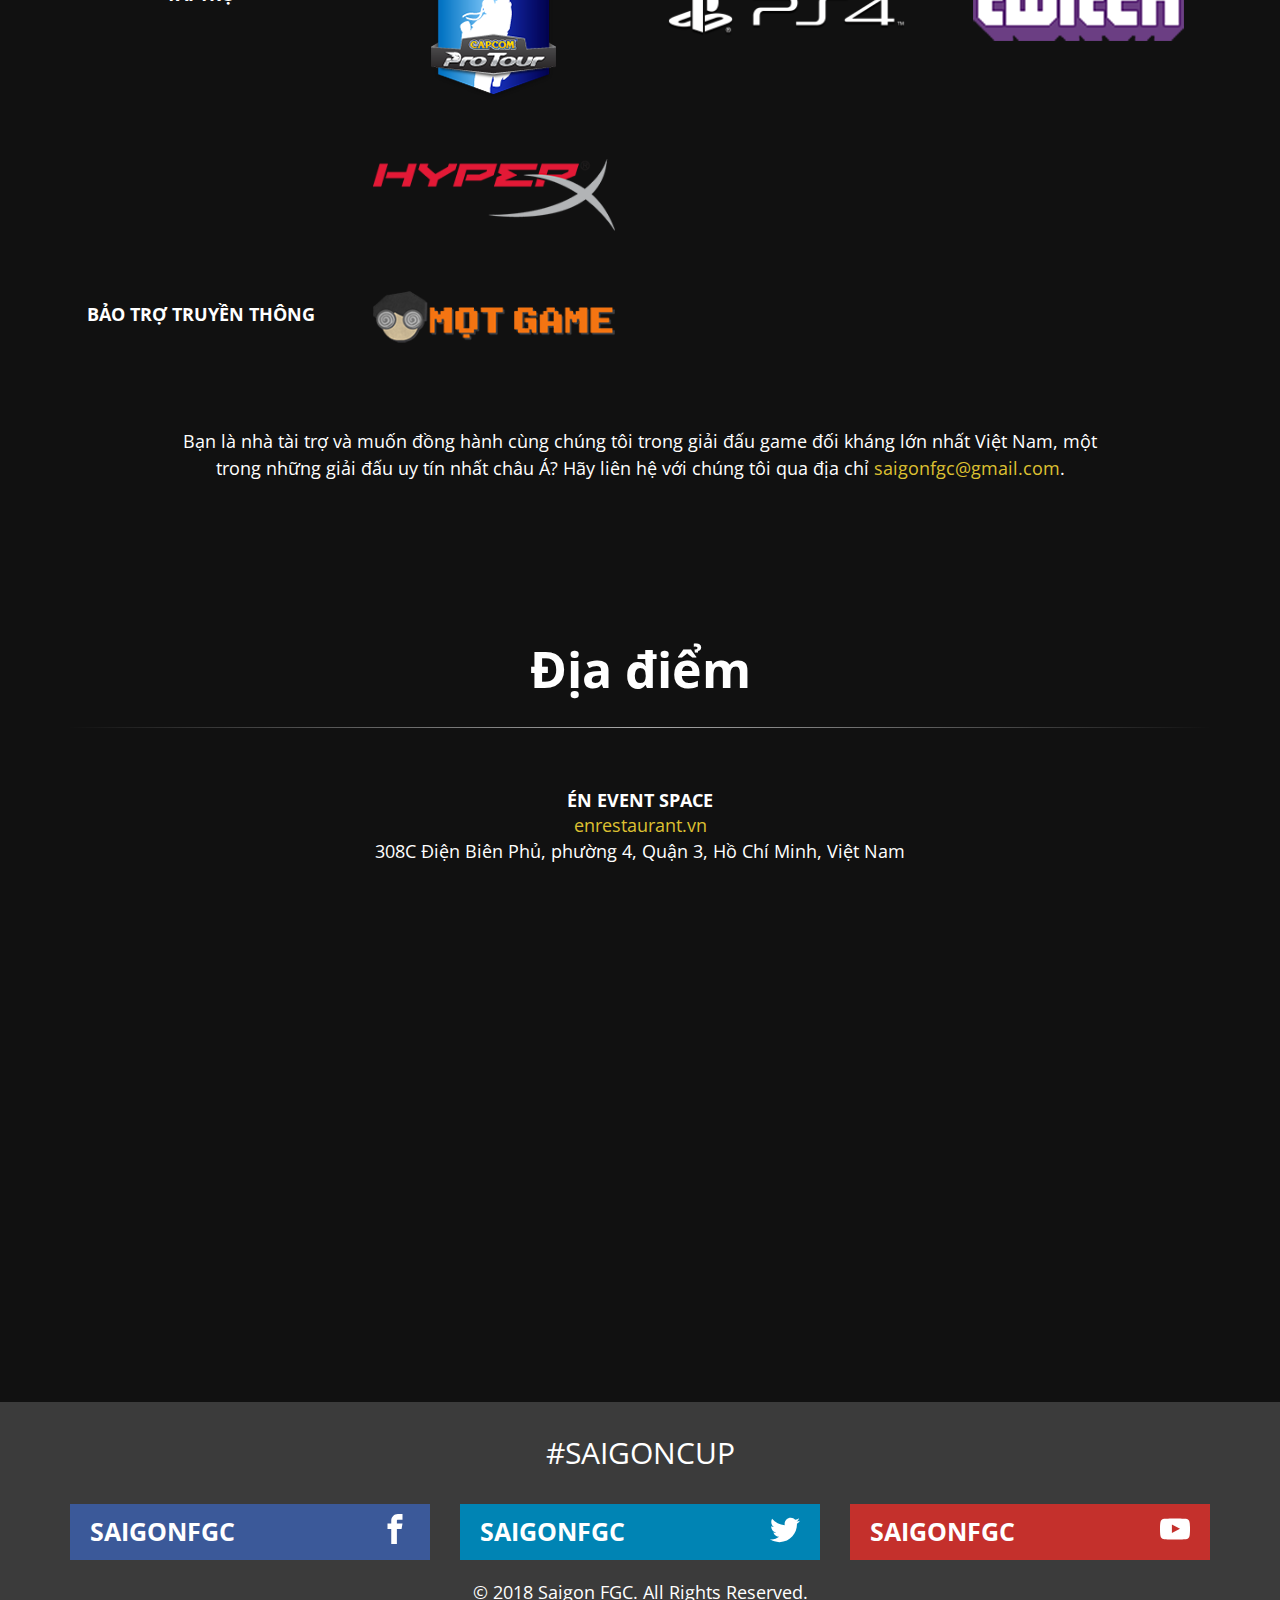
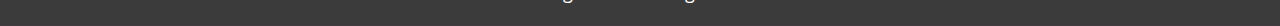
==== commit 915ba9da: "Update documentation" ====
--- a/index.html
+++ b/index.html
@@ -1,4 +1,4 @@
-<!doctype html> <html> <head> <meta content="IE=edge" http-equiv=X-UA-Compatible> <meta charset=utf-8> <meta name=viewport content="width=device-width, initial-scale=1, shrink-to-fit=no"> <link rel=apple-touch-icon sizes=180x180 href="/apple-touch-icon.png"> <link rel=icon type="image/png" href="/favicon-32x32.png" sizes=32x32> <link rel=icon type="image/png" href="/favicon-16x16.png" sizes=16x16> <link rel=manifest href="/manifest.json"> <link rel=mask-icon href="/safari-pinned-tab.svg" color="#5bbad5"> <meta name=theme-color content="#ffffff"> <title>Saigon Cup 2018</title> <meta property="og:image" content="https://saigoncup2017.sf-vietnam.com/images/trailer.png"/> <meta property="og:description" content="Giải game đối kháng lớn nhất Việt Nam"/> <link rel=stylesheet href="https://maxcdn.bootstrapcdn.com/bootstrap/3.3.7/css/bootstrap.min.css" integrity="sha384-BVYiiSIFeK1dGmJRAkycuHAHRg32OmUcww7on3RYdg4Va+PmSTsz/K68vbdEjh4u" crossorigin=anonymous> <link href="https://fonts.googleapis.com/css?family=Open+Sans:400,800|Oswald" rel=stylesheet> <link href="/stylesheets/fonts.css" rel=stylesheet /> <link href="/stylesheets/site.css" rel=stylesheet /> </head> <body class=index> <svg style="position: absolute; width: 0; height: 0; overflow: hidden;" version="1.1" xmlns="http://www.w3.org/2000/svg" xmlns:xlink="http://www.w3.org/1999/xlink"> <defs> <symbol id=icon-fakebook viewBox="0 0 32 32"> <title>fakebook</title> <path d="M19 6h5v-6h-5c-3.86 0-7 3.14-7 7v3h-4v6h4v16h6v-16h5l1-6h-6v-3c0-0.542 0.458-1 1-1z"></path> </symbol> <symbol id=icon-twatter viewBox="0 0 32 32"> <title>twatter</title> <path d="M32 7.075c-1.175 0.525-2.444 0.875-3.769 1.031 1.356-0.813 2.394-2.1 2.887-3.631-1.269 0.75-2.675 1.3-4.169 1.594-1.2-1.275-2.906-2.069-4.794-2.069-3.625 0-6.563 2.938-6.563 6.563 0 0.512 0.056 1.012 0.169 1.494-5.456-0.275-10.294-2.888-13.531-6.862-0.563 0.969-0.887 2.1-0.887 3.3 0 2.275 1.156 4.287 2.919 5.463-1.075-0.031-2.087-0.331-2.975-0.819 0 0.025 0 0.056 0 0.081 0 3.181 2.263 5.838 5.269 6.437-0.55 0.15-1.131 0.231-1.731 0.231-0.425 0-0.831-0.044-1.237-0.119 0.838 2.606 3.263 4.506 6.131 4.563-2.25 1.762-5.075 2.813-8.156 2.813-0.531 0-1.050-0.031-1.569-0.094 2.913 1.869 6.362 2.95 10.069 2.95 12.075 0 18.681-10.006 18.681-18.681 0-0.287-0.006-0.569-0.019-0.85 1.281-0.919 2.394-2.075 3.275-3.394z"></path> </symbol> <symbol id=icon-jewtube viewBox="0 0 32 32"> <title>jewtube</title> <path d="M31.681 9.6c0 0-0.313-2.206-1.275-3.175-1.219-1.275-2.581-1.281-3.206-1.356-4.475-0.325-11.194-0.325-11.194-0.325h-0.012c0 0-6.719 0-11.194 0.325-0.625 0.075-1.987 0.081-3.206 1.356-0.963 0.969-1.269 3.175-1.269 3.175s-0.319 2.588-0.319 5.181v2.425c0 2.587 0.319 5.181 0.319 5.181s0.313 2.206 1.269 3.175c1.219 1.275 2.819 1.231 3.531 1.369 2.563 0.244 10.881 0.319 10.881 0.319s6.725-0.012 11.2-0.331c0.625-0.075 1.988-0.081 3.206-1.356 0.962-0.969 1.275-3.175 1.275-3.175s0.319-2.587 0.319-5.181v-2.425c-0.006-2.588-0.325-5.181-0.325-5.181zM12.694 20.15v-8.994l8.644 4.513-8.644 4.481z"></path> </symbol> </defs> </svg> <div class=header id=head> <nav id=top-nav class="navbar navbar-fixed-top"> <div class=container> <div class="navbar-header hidden-xs hidden-sm"> <a class=navbar-brand href="#head"> <img src="/images/sgc-logo-small.png" alt="Sgc logo small"/> </a> </div> <ul class="nav navbar-nav navbar-right"> <li><a class="small-nav hidden-xs" href="#about">Giới thiệu</a></li> <li><a class="small-nav hidden-xs" href="#games">Tựa game</a></li> <li><a class="small-nav hidden-xs" href="#rules">Thể thức</a></li> <li><a class="small-nav hidden-xs" href="#sponsors">tài trợ</a></li> <li><a class="small-nav hidden-xs" href="#venue">Địa điểm</a></li> <li class=xs-left><a class=language-picker href="/en">English</a></li> <li class=xs-right><a target=_blank rel=noopener href="https://goo.gl/forms/3yOLox5AulwyW3uG3" class="register btn">Đăng ký</a></li> </ul> </div> </nav> <div class=container> <div class=row> <div class=col-xs-12> <img src="/images/sgc-logo.png" class="main-logo img-responsive" alt="Sgc logo"/> </div> <div class=col-xs-12> <p class=subheader> <span class=date>21-22.04.2018</span><br> Én Event Space </p> </div> </div> <div class="row text-center"> <div class=col-xs-12> <a target=_blank rel=noopener href="https://goo.gl/forms/3yOLox5AulwyW3uG3" class="btn register-now">Đăng ký ngay</a> </div> </div> </div> </div> <div class="container content"> <div class=row> <div id=about class=col-xs-12> <h1>Saigon Cup là gì?</h1> <p>Ra đời từ năm 2014 với mục đích nâng tầm cộng đồng game đối kháng Việt, cộng đồng game đối kháng tại thành phố Hồ Chí Minh với ước mơ vươn mình ra biển lớn đã cùng nhau tạo nên một giải đấu quốc tế ngay tại Việt Nam, điều mà trước đó và cho đến nay chưa có một nhà tổ chức nào khác ở Việt Nam làm được. Với sự hậu thuẫn từ phía chính nhà sản xuất Capcom, 2018 là năm thứ tư giải đấu Street Fighter tại Saigon Cup được đưa vào hệ thống <a target=_blank rel=noopener href="http://capcomprotour.com/schedule/">Capcom Pro Tour</a> qua đó thu hút rất nhiều những hảo thủ tầm cỡ trong khu vực và thế giới đến tranh tài. </p> <p>Ngoài Street Fighter V: Arcade Edition thì Saigon Cup 2018 còn là nơi quy tụ những gương mặt ưu tú nhất tại Việt Nam ở 3 dòng game đối kháng khác là Tekken 7, Dragon Ball FighterZ và Guilty Gear Xrd REVELATOR 2. Nếu bạn là người yêu game đối kháng hay đơn giản chỉ là một khán giả luôn tò mò vè thế giới game đối kháng tại Việt Nam, Saigon Cup chính là nơi để tất cả cùng hội tụ với niềm đam mê bất tận dành cho dòng game tuyệt vời này. </p> <img src="/images/pornchannnnn.png" class="trailer center-block img-responsive" alt=Pornchannnnn /> </div> </div> <div class=row> <div id=games class=col-xs-12> <h1>Game thi đấu</h1> </div> </div> <div class=row> <div class="col-sm-12 col-md-4"> <img src="/images/sf-3v3-logo.png" class="game-logo center-block img-responsive" alt="Sf 3v3 logo"/> <p> Đồng đội 3on3 (21/4) </p> </div> <div class="col-sm-12 col-md-4"> <img src="/images/t7-logo.png" class="game-logo center-block img-responsive" alt="T7 logo"/> <p>Cá nhân (21/4)</p> </div> <div class="col-sm-12 col-md-4"> <img src="/images/gg-logo.png" class="game-logo center-block img-responsive" alt="Gg logo"/> <p>Cá nhân (21/4)</p> </div> <div class="col-sm-12 col-md-4 col-md-offset-2"> <img src="/images/sf-logo.png" class="game-logo center-block img-responsive" alt="Sf logo"/> <p> Cá nhân (CPT Ranking - 22/4) </p> </div> <div class="col-sm-12 col-md-4"> <img src="/images/dbfz-logo.png" class="game-logo center-block img-responsive" alt="Dbfz logo"/> <p>Cá nhân (22/4)</p> </div> <div class=col-xs-12> <p class=subtext> Giải đấu sẽ được truyền hình trực tiếp tại <a target=_blank rel=noopener href="https://www.twitch.tv/saigonfgc">twitch.tv/saigonfgc</a>. Lịch thi đấu cũng như lịch stream sẽ có trước giải 1 tuần. </p> </div> <div class=col-xs-12> <a target=_blank rel=noopener href="https://goo.gl/forms/3yOLox5AulwyW3uG3" class="btn register-now">Đăng ký ngay</a> </div> </div> <div class=row> <div id=rules class=col-xs-12> <h1>Thể thức & quy định</h1> </div> <div class="col-sm-12 col-md-10 col-md-offset-1 col-lg-offset-2 col-lg-8 rules"> <p> 1. Tất cả 5 giải sẽ thi đấu dưới hình thức loại kép (double elimination) với nền máy là SONY PlayStation&nbsp;4. </p> <p> 2. Tất cả các trận đấu sẽ diễn ra với thể thức BO3 (đánh 3 lấy 2). Riêng top 8 của Street Fighter V Arcade Edition (cá nhân) diễn ra với thể thức BO5 (đánh 5 lấy 3). Ngoài ra các trận winner final, loser final và grand final của Tekken 7, Guilty Gear và Dragon Ball FighterZ cũng sẽ thi đấu theo thể thức BO5. </p> <p> 3. Đối với trận chung kết tổng (Grand Final), người chơi từ nhánh thua sẽ phải thắng 2 set để giành chức vô địch cuối cùng. </p> <p> 4. Ban tổ chức cho phép người chơi đăng ký tại chỗ vào ngày thi đấu, tuy nhiên để đảm bảo cho sự kiện được diễn ra tốt nhất người chơi nên đăng ký online trước. </p> <p> 5. Bảng thi đấu sẽ được công bố 3 ngày trước ngày bắt đầu giải trên fanpage của <a target=_blank rel=noopener href="https://www.facebook.com/SaigonFGC/">Saigon FGC</a>. </p> <p> 6. Ban tổ chức sẽ cung cấp dụng cụ thi đấu sẵn tuy nhiên người chơi nên mang theo dụng cụ riêng của mình để tiện cho việc bảo quản (được phép dùng converter). </p> <p> 7. Không hút thuốc trong khu vực thi đấu để đảm bảo sức khỏe cho mọi người. </p> </div> </div> <div class=row> <div class=col-xs-12> <h1>Giải thưởng</h1> </div> <div class="col-sm-12 col-md-10 col-md-offset-1 col-lg-offset-2 col-lg-8 prizes"> <p>100% lệ phí sẽ được đưa vào quỹ giải thưởng. Riêng Street Fighter V (cá nhân) thì ngoài tiền thưởng và hiện vật, người chơi lọt vào top 16 sẽ có điểm Capcom Pro Tour. Tiền thưởng hoặc hiện vật từ nhà tài trợ sẽ được cập nhật liên tục tại trang chủ của giải đấu và fanpage Saigon FGC. </p> <p>Cơ cấu tiền thưởng cho mỗi giải như sau:</p> <div> 1. Street Fighter V Arcade Edition (cá nhân):<br/> <ul class=prize-list> <li>Vô địch: 5 triệu VNĐ</li> <li>Á quân: 3 triệu VNĐ</li> <li>Hạng 3: 2 triệu VNĐ</li> </ul> </div> <div> 2. Các giải cá nhân khác (Tekken, Guilty Gear, Dragon Ball):<br/> <ul class=prize-list> <li>Vô địch: 3 triệu VNĐ + 1 tai nghe HyperX</li> </ul> </div> <div> 3. Street Fighter V Arcade Edition (đồng đội):<br/> <ul class=prize-list> <li>Vô địch: 100% tổng tiền lệ phí</li> </ul> </div> </div> </div> <div class=row> <div id=sponsors class=col-xs-12> <h1>Tổ chức & tài trợ</h1> </div> </div> <div class="row organizers-row"> <div class=col-md-3> <p>Tổ chức</p> </div> <div class=col-md-3> <a target=_blank rel=noopener href="https://www.facebook.com/SaigonFGC/"> <img src="/images/sgfgc-logo.png" class="center-block img-responsive" alt="Sgfgc logo"/> </a> </div> </div> <div class="row organizers-row"> <div class=col-md-3> <p>tài trợ</p> </div> <div class=col-md-3> <img src="/images/protour-logo.png" class="center-block img-responsive" alt="Protour logo"/> </div> <div class=col-md-3> <img src="/images/ps4-logo.png" class="center-block img-responsive" alt="Ps4 logo"/> </div> <div class=col-md-3> <img src="/images/twitch-logo.png" class="center-block img-responsive" alt="Twitch logo"/> </div> </div> <div class="row organizers-row"> <div class="col-md-offset-3 col-md-3"> <img src="/images/hyperx-logo.png" class="center-block img-responsive" alt="Hyperx logo"/> </div> </div> <div class="row organizers-row"> <div class=col-md-3> <p>Bảo trợ truyền thông</p> </div> <div class=col-md-3> <img src="/images/motgame-logo.png" class="center-block img-responsive" alt="Motgame logo"/> </div> </div> <div class=row> <div class="col-md-12 col-lg-10 col-lg-offset-1"> <p>Bạn là nhà tài trợ và muốn đồng hành cùng chúng tôi trong giải đấu game đối kháng lớn nhất Việt Nam, một trong những giải đấu uy tín nhất châu Á? Hãy liên hệ với chúng tôi qua địa chỉ <a href="mailto:saigonfgc@gmail.com">saigonfgc@gmail.com</a>. </p> </div> </div> <div class=row> <div id=venue class=col-xs-12> <h1>Địa điểm</h1> </div> <div class=col-xs-12> <div class=venue-name>ÉN EVENT SPACE</div> <a class=venue-link href="INFINITY GAME ZONE PHÚ THỌ" target=_blank rel=noopener>enrestaurant.vn</a> <div>308C Điện Biên Phủ, phường 4, Quận 3, Hồ Chí Minh, Việt Nam</div> </div> <div class="col-md-12 col-lg-10 col-lg-offset-1 map"> <iframe src="https://www.google.com/maps/embed?pb=!1m18!1m12!1m3!1d3919.457938322113!2d106.68078181524726!3d10.776195692321664!2m3!1f0!2f0!3f0!3m2!1i1024!2i768!4f13.1!3m3!1m2!1s0x31752f242e0f0ffd%3A0xc57f4a5451ba4e36!2zTmjDoCBow6BuZyDDiW4gVGVhIEhvdXNlICYgUmVzdGF1cmFudA!5e0!3m2!1sen!2s!4v1519562458910" width="100%" height=450 frameborder=0 style="border:0" allowfullscreen></iframe> </div> </div> </div> <div class=footer> <div class=container> <div class=row> <div class="col-xs-12 hashtag"> #SAIGONCUP </div> <div class="col-xs-12 col-sm-4"> <a class="s-link fakebook" target=_blank rel=noopener href="https://www.facebook.com/SaigonFGC/"> <span>SAIGONFGC</span> <svg class="icon icon-fakebook"><use xlink:href="#icon-fakebook"></use></svg> </a> </div> <div class="col-xs-12 col-sm-4"> <a class="s-link twatter" target=_blank rel=noopener href="https://twitter.com/saigonfgc"> <span>SAIGONFGC</span> <svg class="icon icon-twatter"><use xlink:href="#icon-twatter"></use></svg> </a> </div> <div class="col-xs-12 col-sm-4"> <a class="s-link jewtube" target=_blank rel=noopener href="https://www.youtube.com/channel/UCXKJS58sqzsy0ntJgH3YCXQ"> <span>SAIGONFGC</span> <svg class="icon icon-jewtube"><use xlink:href="#icon-jewtube"></use></svg> </a> </div> <div class="col-xs-12 copyright"> &copy; 2018 Saigon FGC. All Rights Reserved. </div> </div> </div> </div> <script src="https://ajax.googleapis.com/ajax/libs/jquery/3.1.1/jquery.min.js"></script> <script src="https://maxcdn.bootstrapcdn.com/bootstrap/3.3.7/js/bootstrap.min.js" integrity=sha384-Tc5IQib027qvyjSMfHjOMaLkfuWVxZxUPnCJA7l2mCWNIpG9mGCD8wGNIcPD7Txa crossorigin=anonymous></script> <script>
+<!doctype html> <html> <head> <meta content="IE=edge" http-equiv=X-UA-Compatible> <meta charset=utf-8> <meta name=viewport content="width=device-width, initial-scale=1, shrink-to-fit=no"> <link rel=apple-touch-icon sizes=180x180 href="/apple-touch-icon.png"> <link rel=icon type="image/png" href="/favicon-32x32.png" sizes=32x32> <link rel=icon type="image/png" href="/favicon-16x16.png" sizes=16x16> <link rel=manifest href="/manifest.json"> <link rel=mask-icon href="/safari-pinned-tab.svg" color="#5bbad5"> <meta name=theme-color content="#ffffff"> <title>Saigon Cup 2018</title> <meta property="og:image" content="https://saigoncup2017.sf-vietnam.com/images/trailer.png"/> <meta property="og:description" content="Giải game đối kháng lớn nhất Việt Nam"/> <link rel=stylesheet href="https://maxcdn.bootstrapcdn.com/bootstrap/3.3.7/css/bootstrap.min.css" integrity="sha384-BVYiiSIFeK1dGmJRAkycuHAHRg32OmUcww7on3RYdg4Va+PmSTsz/K68vbdEjh4u" crossorigin=anonymous> <link href="https://fonts.googleapis.com/css?family=Open+Sans:400,800|Oswald" rel=stylesheet> <link href="/stylesheets/fonts.css" rel=stylesheet /> <link href="/stylesheets/site.css" rel=stylesheet /> </head> <body class=index> <svg style="position: absolute; width: 0; height: 0; overflow: hidden;" version="1.1" xmlns="http://www.w3.org/2000/svg" xmlns:xlink="http://www.w3.org/1999/xlink"> <defs> <symbol id=icon-fakebook viewBox="0 0 32 32"> <title>fakebook</title> <path d="M19 6h5v-6h-5c-3.86 0-7 3.14-7 7v3h-4v6h4v16h6v-16h5l1-6h-6v-3c0-0.542 0.458-1 1-1z"></path> </symbol> <symbol id=icon-twatter viewBox="0 0 32 32"> <title>twatter</title> <path d="M32 7.075c-1.175 0.525-2.444 0.875-3.769 1.031 1.356-0.813 2.394-2.1 2.887-3.631-1.269 0.75-2.675 1.3-4.169 1.594-1.2-1.275-2.906-2.069-4.794-2.069-3.625 0-6.563 2.938-6.563 6.563 0 0.512 0.056 1.012 0.169 1.494-5.456-0.275-10.294-2.888-13.531-6.862-0.563 0.969-0.887 2.1-0.887 3.3 0 2.275 1.156 4.287 2.919 5.463-1.075-0.031-2.087-0.331-2.975-0.819 0 0.025 0 0.056 0 0.081 0 3.181 2.263 5.838 5.269 6.437-0.55 0.15-1.131 0.231-1.731 0.231-0.425 0-0.831-0.044-1.237-0.119 0.838 2.606 3.263 4.506 6.131 4.563-2.25 1.762-5.075 2.813-8.156 2.813-0.531 0-1.050-0.031-1.569-0.094 2.913 1.869 6.362 2.95 10.069 2.95 12.075 0 18.681-10.006 18.681-18.681 0-0.287-0.006-0.569-0.019-0.85 1.281-0.919 2.394-2.075 3.275-3.394z"></path> </symbol> <symbol id=icon-jewtube viewBox="0 0 32 32"> <title>jewtube</title> <path d="M31.681 9.6c0 0-0.313-2.206-1.275-3.175-1.219-1.275-2.581-1.281-3.206-1.356-4.475-0.325-11.194-0.325-11.194-0.325h-0.012c0 0-6.719 0-11.194 0.325-0.625 0.075-1.987 0.081-3.206 1.356-0.963 0.969-1.269 3.175-1.269 3.175s-0.319 2.588-0.319 5.181v2.425c0 2.587 0.319 5.181 0.319 5.181s0.313 2.206 1.269 3.175c1.219 1.275 2.819 1.231 3.531 1.369 2.563 0.244 10.881 0.319 10.881 0.319s6.725-0.012 11.2-0.331c0.625-0.075 1.988-0.081 3.206-1.356 0.962-0.969 1.275-3.175 1.275-3.175s0.319-2.587 0.319-5.181v-2.425c-0.006-2.588-0.325-5.181-0.325-5.181zM12.694 20.15v-8.994l8.644 4.513-8.644 4.481z"></path> </symbol> </defs> </svg> <div class=header id=head> <nav id=top-nav class="navbar navbar-fixed-top"> <div class=container> <div class="navbar-header hidden-xs hidden-sm"> <a class=navbar-brand href="#head"> <img src="/images/sgc-logo-small.png" alt="Sgc logo small"/> </a> </div> <ul class="nav navbar-nav navbar-right"> <li><a class="small-nav hidden-xs" href="#about">Giới thiệu</a></li> <li><a class="small-nav hidden-xs" href="#games">Tựa game</a></li> <li><a class="small-nav hidden-xs" href="#rules">Thể thức</a></li> <li><a class="small-nav hidden-xs" href="#sponsors">tài trợ</a></li> <li><a class="small-nav hidden-xs" href="#venue">Địa điểm</a></li> <li class=xs-left><a class=language-picker href="/en">English</a></li> <li class=xs-right><a target=_blank rel=noopener href="https://goo.gl/forms/3yOLox5AulwyW3uG3" class="register btn">Đăng ký</a></li> </ul> </div> </nav> <div class=container> <div class=row> <div class=col-xs-12> <img src="/images/sgc-logo.png" class="main-logo img-responsive" alt="Sgc logo"/> </div> <div class=col-xs-12> <p class=subheader> <span class=date>21-22.04.2018</span><br> Én Event Space </p> </div> </div> <div class="row text-center"> <div class=col-xs-12> <a target=_blank rel=noopener href="https://goo.gl/forms/3yOLox5AulwyW3uG3" class="btn register-now">Đăng ký ngay</a> </div> </div> </div> </div> <div class="container content"> <div class=row> <div id=about class=col-xs-12> <h1>Saigon Cup là gì?</h1> <p>Ra đời từ năm 2014 với mục đích nâng tầm cộng đồng game đối kháng Việt, cộng đồng game đối kháng tại thành phố Hồ Chí Minh với ước mơ vươn mình ra biển lớn đã cùng nhau tạo nên một giải đấu quốc tế ngay tại Việt Nam, điều mà trước đó và cho đến nay chưa có một nhà tổ chức nào khác ở Việt Nam làm được. Với sự hậu thuẫn từ phía chính nhà sản xuất Capcom, 2018 là năm thứ tư giải đấu Street Fighter tại Saigon Cup được đưa vào hệ thống <a target=_blank rel=noopener href="http://capcomprotour.com/schedule/">Capcom Pro Tour</a> qua đó thu hút rất nhiều những hảo thủ tầm cỡ trong khu vực và thế giới đến tranh tài. </p> <p>Ngoài Street Fighter V: Arcade Edition thì Saigon Cup 2018 còn là nơi quy tụ những gương mặt ưu tú nhất tại Việt Nam ở 3 dòng game đối kháng khác là Tekken 7, Dragon Ball FighterZ và Guilty Gear Xrd REVELATOR 2. Nếu bạn là người yêu game đối kháng hay đơn giản chỉ là một khán giả luôn tò mò vè thế giới game đối kháng tại Việt Nam, Saigon Cup chính là nơi để tất cả cùng hội tụ với niềm đam mê bất tận dành cho dòng game tuyệt vời này. </p> <img src="/images/pornchannnnn.png" class="trailer center-block img-responsive" alt=Pornchannnnn /> </div> </div> <div class=row> <div id=games class=col-xs-12> <h1>Game thi đấu</h1> </div> </div> <div class="row game-list-row"> <div class="col-sm-12 col-md-4"> <div class=game-logo-wrapper> <img src="/images/sf-3v3-logo.png" alt="Sf 3v3 logo"/> </div> <p> Đồng đội 3on3 (21/4) </p> </div> <div class="col-sm-12 col-md-4"> <div class=game-logo-wrapper> <img src="/images/t7-logo.png" alt="T7 logo"/> </div> <p>Cá nhân (21/4)</p> </div> <div class="col-sm-12 col-md-4"> <div class=game-logo-wrapper> <img src="/images/gg-logo.png" alt="Gg logo"/> </div> <p>Cá nhân (21/4)</p> </div> <div class="col-sm-12 col-md-4 col-md-offset-2"> <div class=game-logo-wrapper> <img src="/images/sf-logo.png" alt="Sf logo"/> </div> <p> Cá nhân (CPT Ranking - 22/4) </p> </div> <div class="col-sm-12 col-md-4"> <div class=game-logo-wrapper> <img src="/images/dbfz-logo.png" alt="Dbfz logo"/> </div> <p>Cá nhân (22/4)</p> </div> <div class=col-xs-12> <p class=subtext> Giải đấu sẽ được truyền hình trực tiếp tại <a target=_blank rel=noopener href="https://www.twitch.tv/saigonfgc">twitch.tv/saigonfgc</a>. Lịch thi đấu cũng như lịch stream sẽ có trước giải 1 tuần. </p> </div> <div class=col-xs-12> <a target=_blank rel=noopener href="https://goo.gl/forms/3yOLox5AulwyW3uG3" class="btn register-now">Đăng ký ngay</a> </div> </div> <div class=row> <div id=rules class=col-xs-12> <h1>Thể thức & quy định</h1> </div> <div class="col-sm-12 col-md-10 col-md-offset-1 col-lg-offset-2 col-lg-8 rules"> <p> 1. Tất cả 5 giải sẽ thi đấu dưới hình thức loại kép (double elimination) với nền máy là SONY PlayStation&nbsp;4. </p> <p> 2. Tất cả các trận đấu sẽ diễn ra với thể thức BO3 (đánh 3 lấy 2). Riêng top 8 của Street Fighter V Arcade Edition (cá nhân) diễn ra với thể thức BO5 (đánh 5 lấy 3). Ngoài ra các trận winner final, loser final và grand final của Tekken 7, Guilty Gear và Dragon Ball FighterZ cũng sẽ thi đấu theo thể thức BO5. </p> <p> 3. Đối với trận chung kết tổng (Grand Final), người chơi từ nhánh thua sẽ phải thắng 2 set để giành chức vô địch cuối cùng. </p> <p> 4. Ban tổ chức cho phép người chơi đăng ký tại chỗ vào ngày thi đấu, tuy nhiên để đảm bảo cho sự kiện được diễn ra tốt nhất người chơi nên đăng ký online trước. </p> <p> 5. Bảng thi đấu sẽ được công bố 3 ngày trước ngày bắt đầu giải trên fanpage của <a target=_blank rel=noopener href="https://www.facebook.com/SaigonFGC/">Saigon FGC</a>. </p> <p> 6. Ban tổ chức sẽ cung cấp dụng cụ thi đấu sẵn tuy nhiên người chơi nên mang theo dụng cụ riêng của mình để tiện cho việc bảo quản (được phép dùng converter). </p> <p> 7. Không hút thuốc trong khu vực thi đấu để đảm bảo sức khỏe cho mọi người. </p> </div> </div> <div class=row> <div class=col-xs-12> <h1>Giải thưởng</h1> </div> <div class="col-sm-12 col-md-10 col-md-offset-1 col-lg-offset-2 col-lg-8 prizes"> <p>100% lệ phí sẽ được đưa vào quỹ giải thưởng. Riêng Street Fighter V (cá nhân) thì ngoài tiền thưởng và hiện vật, người chơi lọt vào top 16 sẽ có điểm Capcom Pro Tour. Tiền thưởng hoặc hiện vật từ nhà tài trợ sẽ được cập nhật liên tục tại trang chủ của giải đấu và fanpage Saigon FGC. </p> <p>Cơ cấu tiền thưởng cho mỗi giải như sau:</p> <div> 1. Street Fighter V Arcade Edition (cá nhân):<br/> <ul class=prize-list> <li>Vô địch: 5 triệu VNĐ</li> <li>Á quân: 3 triệu VNĐ</li> <li>Hạng 3: 2 triệu VNĐ</li> </ul> </div> <div> 2. Các giải cá nhân khác (Tekken, Guilty Gear, Dragon Ball):<br/> <ul class=prize-list> <li>Vô địch: 3 triệu VNĐ + 1 tai nghe HyperX</li> </ul> </div> <div> 3. Street Fighter V Arcade Edition (đồng đội):<br/> <ul class=prize-list> <li>Vô địch: 100% tổng tiền lệ phí</li> </ul> </div> </div> </div> <div class=row> <div id=sponsors class=col-xs-12> <h1>Tổ chức & tài trợ</h1> </div> </div> <div class="row organizers-row"> <div class=col-md-3> <p>Tổ chức</p> </div> <div class=col-md-3> <a target=_blank rel=noopener href="https://www.facebook.com/SaigonFGC/"> <img src="/images/sgfgc-logo.png" class="center-block img-responsive" alt="Sgfgc logo"/> </a> </div> </div> <div class="row organizers-row"> <div class=col-md-3> <p>tài trợ</p> </div> <div class=col-md-3> <img src="/images/protour-logo.png" class="center-block img-responsive" alt="Protour logo"/> </div> <div class=col-md-3> <img src="/images/ps4-logo.png" class="center-block img-responsive" alt="Ps4 logo"/> </div> <div class=col-md-3> <img src="/images/twitch-logo.png" class="center-block img-responsive" alt="Twitch logo"/> </div> </div> <div class="row organizers-row"> <div class="col-md-offset-3 col-md-3"> <img src="/images/hyperx-logo.png" class="center-block img-responsive" alt="Hyperx logo"/> </div> </div> <div class="row organizers-row"> <div class=col-md-3> <p>Bảo trợ truyền thông</p> </div> <div class=col-md-3> <img src="/images/motgame-logo.png" class="center-block img-responsive" alt="Motgame logo"/> </div> </div> <div class=row> <div class="col-md-12 col-lg-10 col-lg-offset-1"> <p>Bạn là nhà tài trợ và muốn đồng hành cùng chúng tôi trong giải đấu game đối kháng lớn nhất Việt Nam, một trong những giải đấu uy tín nhất châu Á? Hãy liên hệ với chúng tôi qua địa chỉ <a href="mailto:saigonfgc@gmail.com">saigonfgc@gmail.com</a>. </p> </div> </div> <div class=row> <div id=venue class=col-xs-12> <h1>Địa điểm</h1> </div> <div class=col-xs-12> <div class=venue-name>ÉN EVENT SPACE</div> <a class=venue-link href="INFINITY GAME ZONE PHÚ THỌ" target=_blank rel=noopener>enrestaurant.vn</a> <div>308C Điện Biên Phủ, phường 4, Quận 3, Hồ Chí Minh, Việt Nam</div> </div> <div class="col-md-12 col-lg-10 col-lg-offset-1 map"> <iframe src="https://www.google.com/maps/embed?pb=!1m18!1m12!1m3!1d3919.457938322113!2d106.68078181524726!3d10.776195692321664!2m3!1f0!2f0!3f0!3m2!1i1024!2i768!4f13.1!3m3!1m2!1s0x31752f242e0f0ffd%3A0xc57f4a5451ba4e36!2zTmjDoCBow6BuZyDDiW4gVGVhIEhvdXNlICYgUmVzdGF1cmFudA!5e0!3m2!1sen!2s!4v1519562458910" width="100%" height=450 frameborder=0 style="border:0" allowfullscreen></iframe> </div> </div> </div> <div class=footer> <div class=container> <div class=row> <div class="col-xs-12 hashtag"> #SAIGONCUP </div> <div class="col-xs-12 col-sm-4"> <a class="s-link fakebook" target=_blank rel=noopener href="https://www.facebook.com/SaigonFGC/"> <span>SAIGONFGC</span> <svg class="icon icon-fakebook"><use xlink:href="#icon-fakebook"></use></svg> </a> </div> <div class="col-xs-12 col-sm-4"> <a class="s-link twatter" target=_blank rel=noopener href="https://twitter.com/saigonfgc"> <span>SAIGONFGC</span> <svg class="icon icon-twatter"><use xlink:href="#icon-twatter"></use></svg> </a> </div> <div class="col-xs-12 col-sm-4"> <a class="s-link jewtube" target=_blank rel=noopener href="https://www.youtube.com/channel/UCXKJS58sqzsy0ntJgH3YCXQ"> <span>SAIGONFGC</span> <svg class="icon icon-jewtube"><use xlink:href="#icon-jewtube"></use></svg> </a> </div> <div class="col-xs-12 copyright"> &copy; 2018 Saigon FGC. All Rights Reserved. </div> </div> </div> </div> <script src="https://ajax.googleapis.com/ajax/libs/jquery/3.1.1/jquery.min.js"></script> <script src="https://maxcdn.bootstrapcdn.com/bootstrap/3.3.7/js/bootstrap.min.js" integrity=sha384-Tc5IQib027qvyjSMfHjOMaLkfuWVxZxUPnCJA7l2mCWNIpG9mGCD8wGNIcPD7Txa crossorigin=anonymous></script> <script>
       $('#top-nav').affix({
         offset: {
           top: 1
--- a/stylesheets/site.css
+++ b/stylesheets/site.css
@@ -1 +1 @@
-body{background-color:#111;color:white;font-family:"Open Sans", sans-serif;font-size:18px}p a{color:#ddc031;text-decoration:none}p a:hover,p a:active{text-decoration:underline;color:#ddc031}p a:visited{text-decoration:none;color:#ddc031}.btn{border-radius:0;background-color:#DDC031;font-weight:bold;font-family:Oswald, sans-serif;color:white}.register-now{padding:10px 50px;font-size:30px;text-transform:uppercase}.language-picker:hover{text-decoration:none}.navbar-brand{height:100px;display:flex;align-items:center}.affix{background-color:#3b3b3b}nav{transition:background-color 0.5s}.header{background-image:url("/images/bg.jpg");background-size:cover;background-position:center;padding:100px 0}@media (max-width: 767px){.header{padding-left:20px}}.header .navbar{font-size:14px;border-radius:0;text-transform:uppercase;font-weight:bold;vertical-align:middle}.header .navbar .navbar-nav li a{padding-top:0;padding-bottom:0;height:100px;line-height:100px;vertical-align:middle}@media (max-width: 767px){.header .navbar .navbar-nav li a{height:50px;line-height:50px}}@media (min-width: 992px){.header .navbar .small-nav,.header .navbar .language-picker{line-height:50px}}.header .navbar .register{color:white;width:170px;height:100px;font-size:30px;text-align:center;vertical-align:middle;line-height:100px;padding:0}.header .navbar .register:hover,.header .navbar .register:active{background-color:#DDC031;color:#111}.header .navbar .register:visited{text-decoration:none;color:white}@media (max-width: 991px){.header .navbar .register{width:140px}}.header .navbar a{color:white}.header .navbar a:hover{color:#ddc031}.header .main-logo{margin:50px auto 20px auto}.header .subheader{text-align:center;font-size:45px;font-family:norwester, sans-serif;color:white;margin-bottom:50px}.header .subheader .date{font-size:50px}.content{text-align:center}.content h1{padding-top:100px;font-weight:bold;font-size:50px;border-bottom:1px solid transparent;padding-bottom:30px;margin-bottom:30px;-moz-border-image:-moz-linear-gradient(left, #111 0%, #aaa 50%, #111 100%);-webkit-border-image:-webkit-linear-gradient(left, #111 0%, #aaa 50%, #111 100%);border-image:linear-gradient(to right, #111 0%, #aaa 50%, #111 100%);border-image-slice:1}.content p{line-height:1.5;margin-bottom:40px;margin-top:20px}.trailer{max-height:700px}.game-logo{padding:20px 20px 0 20px;max-height:200px}@media (min-width: 992px) and (max-width: 1199px){.game-logo{max-height:180px}}.subtext{font-size:16px}.subtext a{font-weight:bold}.rules{margin-top:20px}.rules p{text-align:left;line-height:1.5;margin-bottom:1.5em}.prizes{text-align:left}.prize-list{margin-left:50px;margin-bottom:30px}.organizers-row{margin-bottom:40px}.organizers-row p{text-transform:uppercase;font-weight:bold}.organizers-row img{padding:10px}.venue-name{margin-top:30px;font-weight:bold}.venue-link{color:#ddc031}.venue-link:visited,.venue-link:hover,.venue-link:active{color:#ddc031}.map{margin-top:30px;margin-bottom:50px}.footer{background-color:#3b3b3b}.footer .hashtag{font-size:30px;text-transform:uppercase;text-align:center;margin:30px 0}.footer .s-link{color:white;text-decoration:none;display:block;padding:10px 20px;font-size:25px;font-weight:bold}.footer .s-link svg{width:30px;height:30px;float:right;fill:currentColor}.footer .s-link.fakebook{background-color:#3b5999}.footer .s-link.fakebook:hover{color:#3b5999;background-color:white}.footer .s-link.twatter{background-color:#0084b4}.footer .s-link.twatter:hover{color:#0084b4;background-color:white}.footer .s-link.jewtube{background-color:#c4302c}.footer .s-link.jewtube:hover{color:#c4302c;background-color:white}.footer .copyright{text-align:center;padding:20px}.footer .archives{text-align:center;margin:30px 0 0 0}.footer .archives span{margin:0 10px}@media (max-width: 767px){nav li{display:inline-block}nav li.xs-right{float:right}nav li.xs-left{float:left}.content h1{padding-top:50px}}+body{background-color:#111;color:white;font-family:"Open Sans", sans-serif;font-size:18px}p a{color:#ddc031;text-decoration:none}p a:hover,p a:active{text-decoration:underline;color:#ddc031}p a:visited{text-decoration:none;color:#ddc031}.btn{border-radius:0;background-color:#DDC031;font-weight:bold;font-family:Oswald, sans-serif;color:white}.register-now{padding:10px 50px;font-size:30px;text-transform:uppercase}.language-picker:hover{text-decoration:none}.navbar-brand{height:100px;display:flex;align-items:center}.affix{background-color:#3b3b3b}nav{transition:background-color 0.5s}.header{background-image:url("/images/bg.jpg");background-size:cover;background-position:center;padding:100px 0}@media (max-width: 767px){.header{padding-left:20px}}.header .navbar{font-size:14px;border-radius:0;text-transform:uppercase;font-weight:bold;vertical-align:middle}.header .navbar .navbar-nav li a{padding-top:0;padding-bottom:0;height:100px;line-height:100px;vertical-align:middle}@media (max-width: 767px){.header .navbar .navbar-nav li a{height:50px;line-height:50px}}@media (min-width: 992px){.header .navbar .small-nav,.header .navbar .language-picker{line-height:50px}}.header .navbar .register{color:white;width:170px;height:100px;font-size:30px;text-align:center;vertical-align:middle;line-height:100px;padding:0}.header .navbar .register:hover,.header .navbar .register:active{background-color:#DDC031;color:#111}.header .navbar .register:visited{text-decoration:none;color:white}@media (max-width: 991px){.header .navbar .register{width:140px}}.header .navbar a{color:white}.header .navbar a:hover{color:#ddc031}.header .main-logo{margin:50px auto 20px auto}.header .subheader{text-align:center;font-size:45px;font-family:norwester, sans-serif;color:white;margin-bottom:50px}.header .subheader .date{font-size:50px}.content{text-align:center}.content h1{padding-top:100px;font-weight:bold;font-size:50px;border-bottom:1px solid transparent;padding-bottom:30px;margin-bottom:30px;-moz-border-image:-moz-linear-gradient(left, #111 0%, #aaa 50%, #111 100%);-webkit-border-image:-webkit-linear-gradient(left, #111 0%, #aaa 50%, #111 100%);border-image:linear-gradient(to right, #111 0%, #aaa 50%, #111 100%);border-image-slice:1}.content p{line-height:1.5;margin-bottom:40px;margin-top:20px}.trailer{max-height:700px}.game-logo{padding:20px 20px 0 20px;max-height:200px}@media (min-width: 992px) and (max-width: 1199px){.game-logo{max-height:180px}}.subtext{font-size:16px}.subtext a{font-weight:bold}.rules{margin-top:20px}.rules p{text-align:left;line-height:1.5;margin-bottom:1.5em}.prizes{text-align:left}.prize-list{margin-left:50px;margin-bottom:30px}.organizers-row{margin-bottom:40px}.organizers-row p{text-transform:uppercase;font-weight:bold}.organizers-row img{padding:10px}.venue-name{margin-top:30px;font-weight:bold}.venue-link{color:#ddc031}.venue-link:visited,.venue-link:hover,.venue-link:active{color:#ddc031}.map{margin-top:30px;margin-bottom:50px}.footer{background-color:#3b3b3b}.footer .hashtag{font-size:30px;text-transform:uppercase;text-align:center;margin:30px 0}.footer .s-link{color:white;text-decoration:none;display:block;padding:10px 20px;font-size:25px;font-weight:bold}.footer .s-link svg{width:30px;height:30px;float:right;fill:currentColor}.footer .s-link.fakebook{background-color:#3b5999}.footer .s-link.fakebook:hover{color:#3b5999;background-color:white}.footer .s-link.twatter{background-color:#0084b4}.footer .s-link.twatter:hover{color:#0084b4;background-color:white}.footer .s-link.jewtube{background-color:#c4302c}.footer .s-link.jewtube:hover{color:#c4302c;background-color:white}.footer .copyright{text-align:center;padding:20px}.footer .archives{text-align:center;margin:30px 0 0 0}.footer .archives span{margin:0 10px}@media (max-width: 767px){nav li{display:inline-block}nav li.xs-right{float:right}nav li.xs-left{float:left}.content h1{padding-top:50px}}.game-logo-wrapper{height:175px;display:flex;align-items:center;justify-content:center}.game-list-row p{margin-top:5px}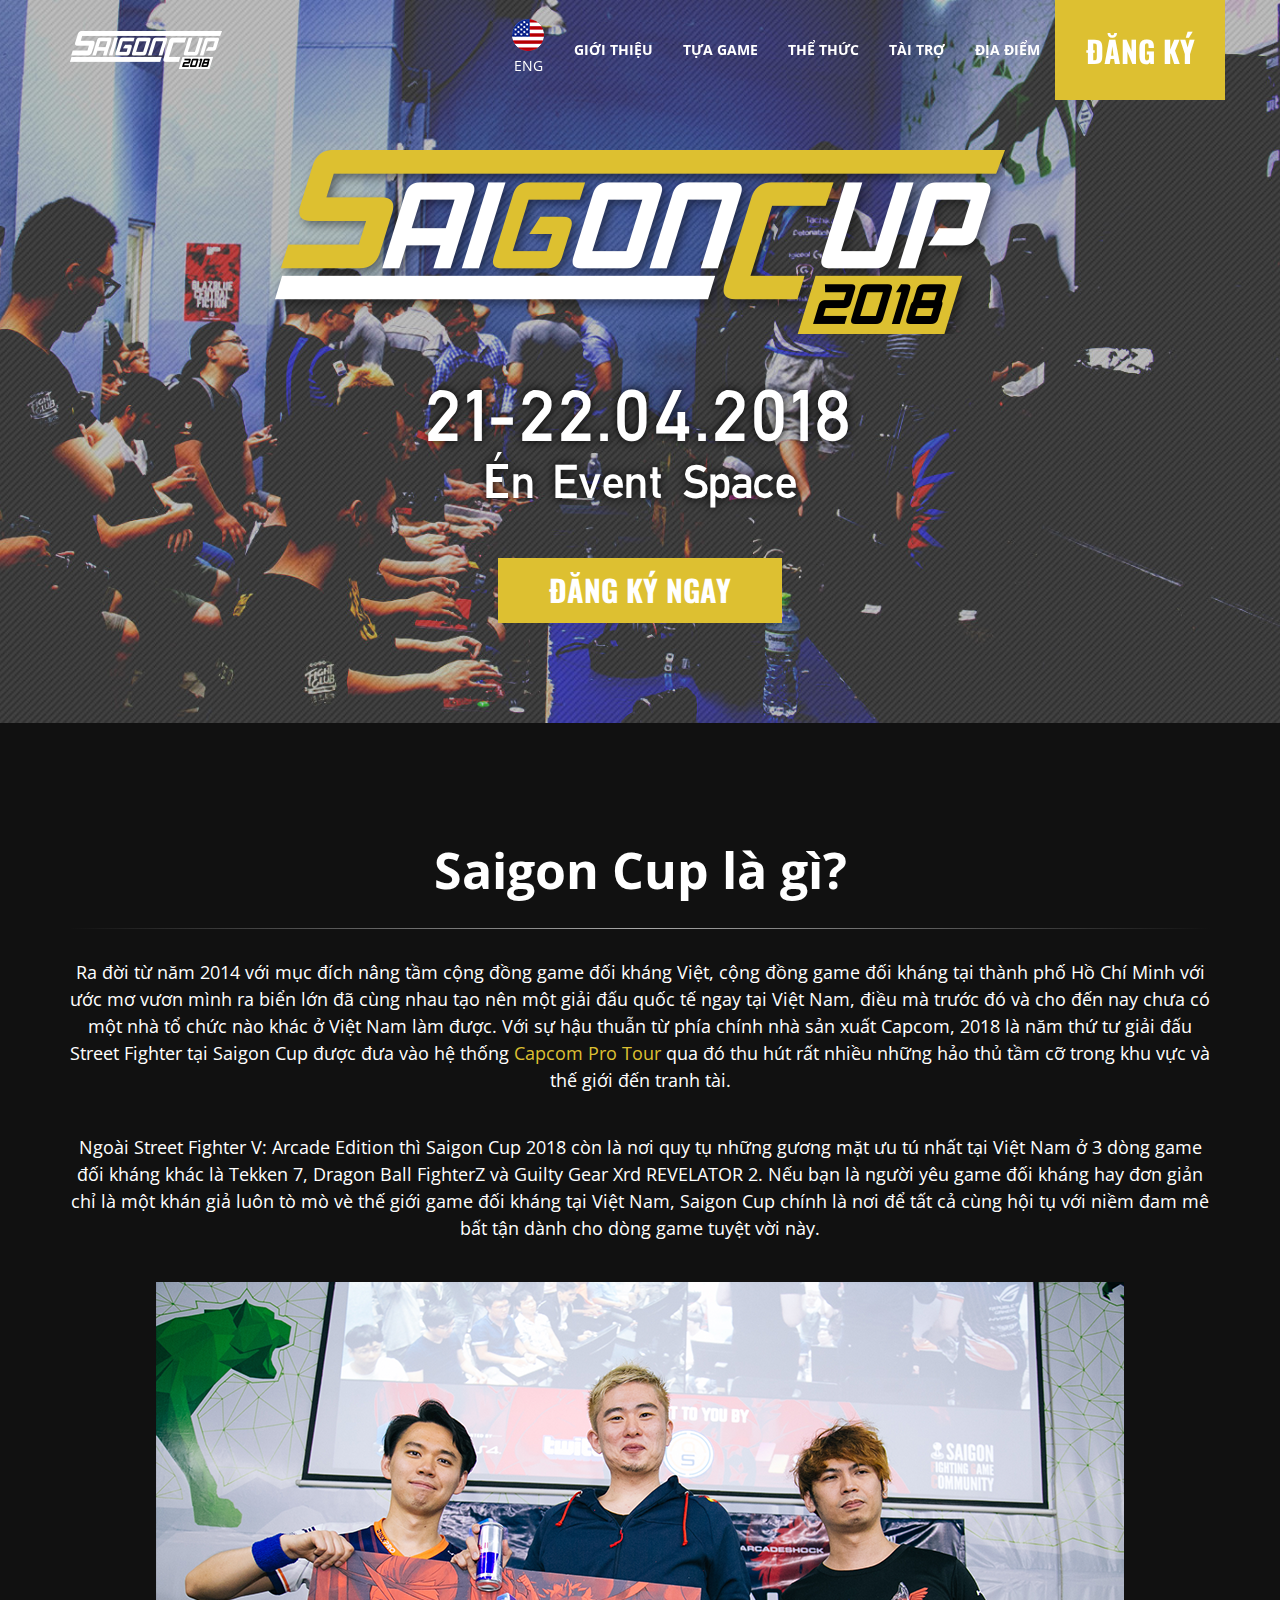
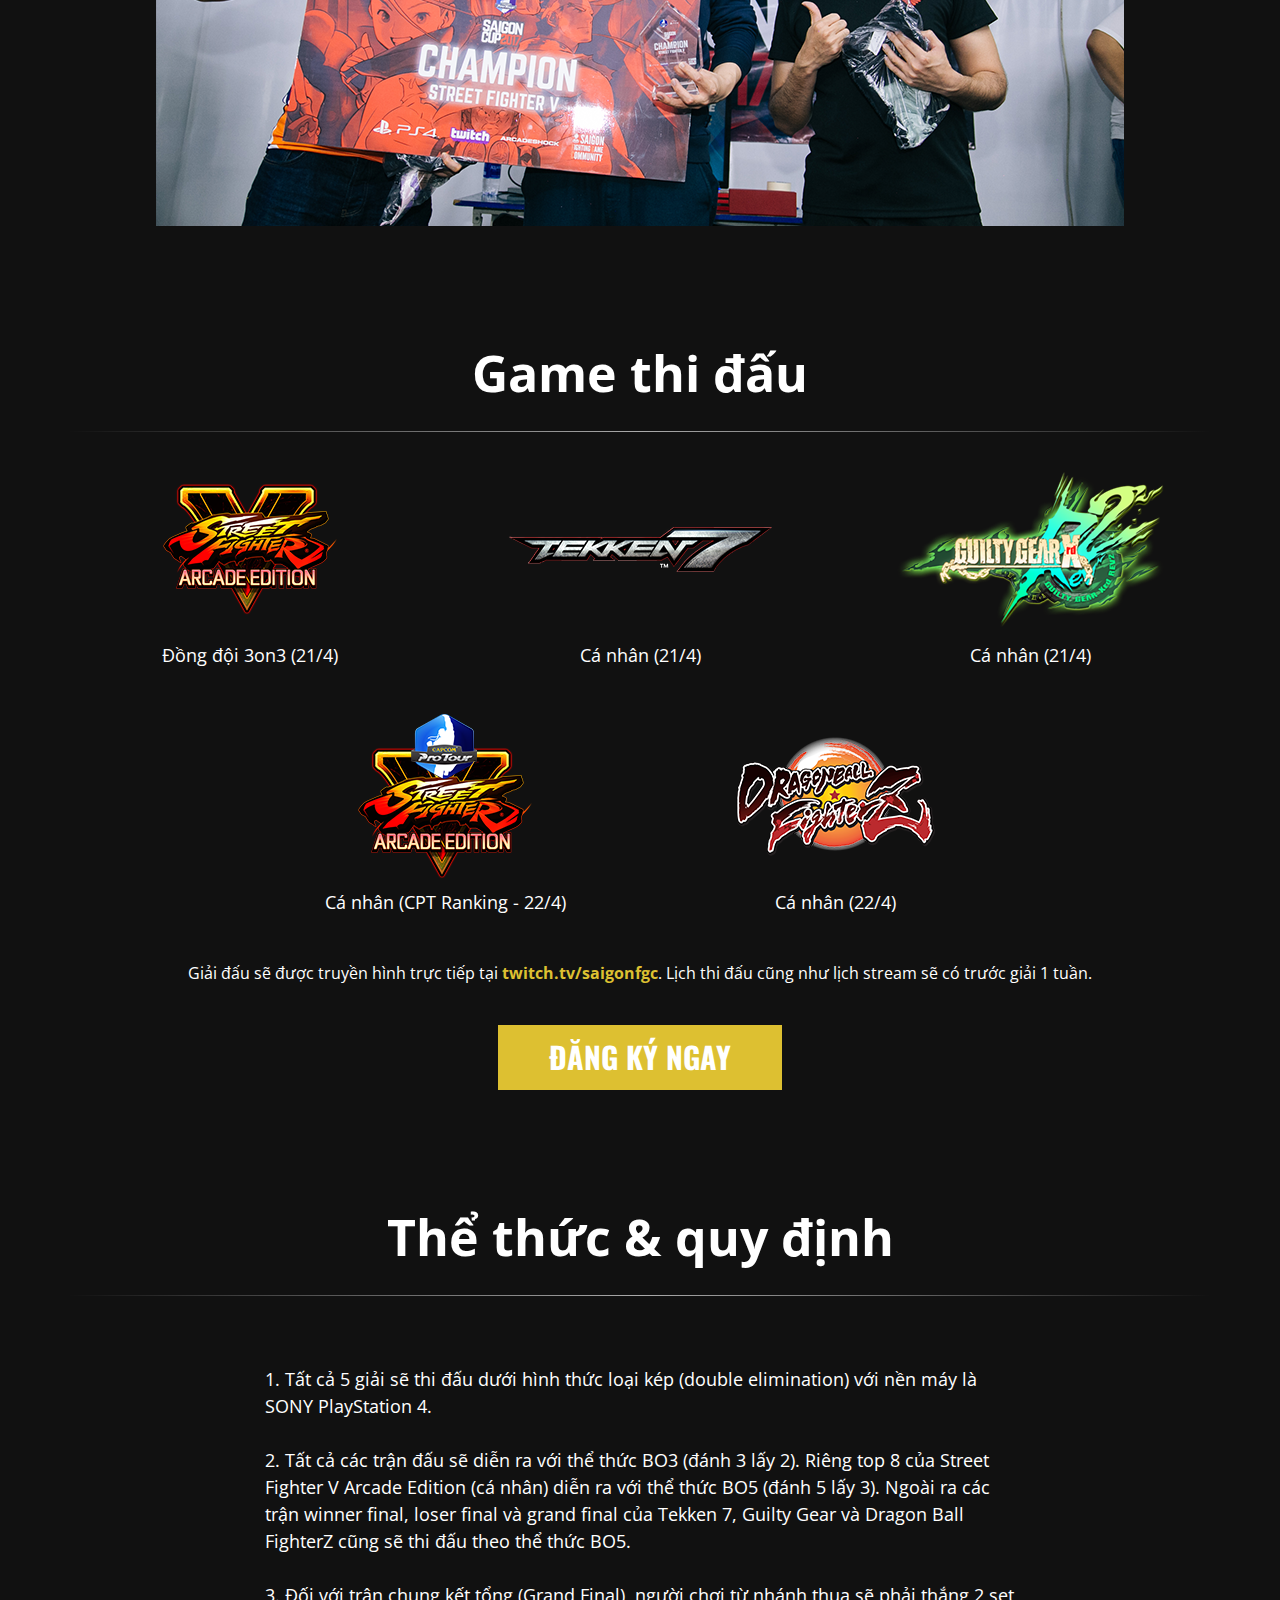
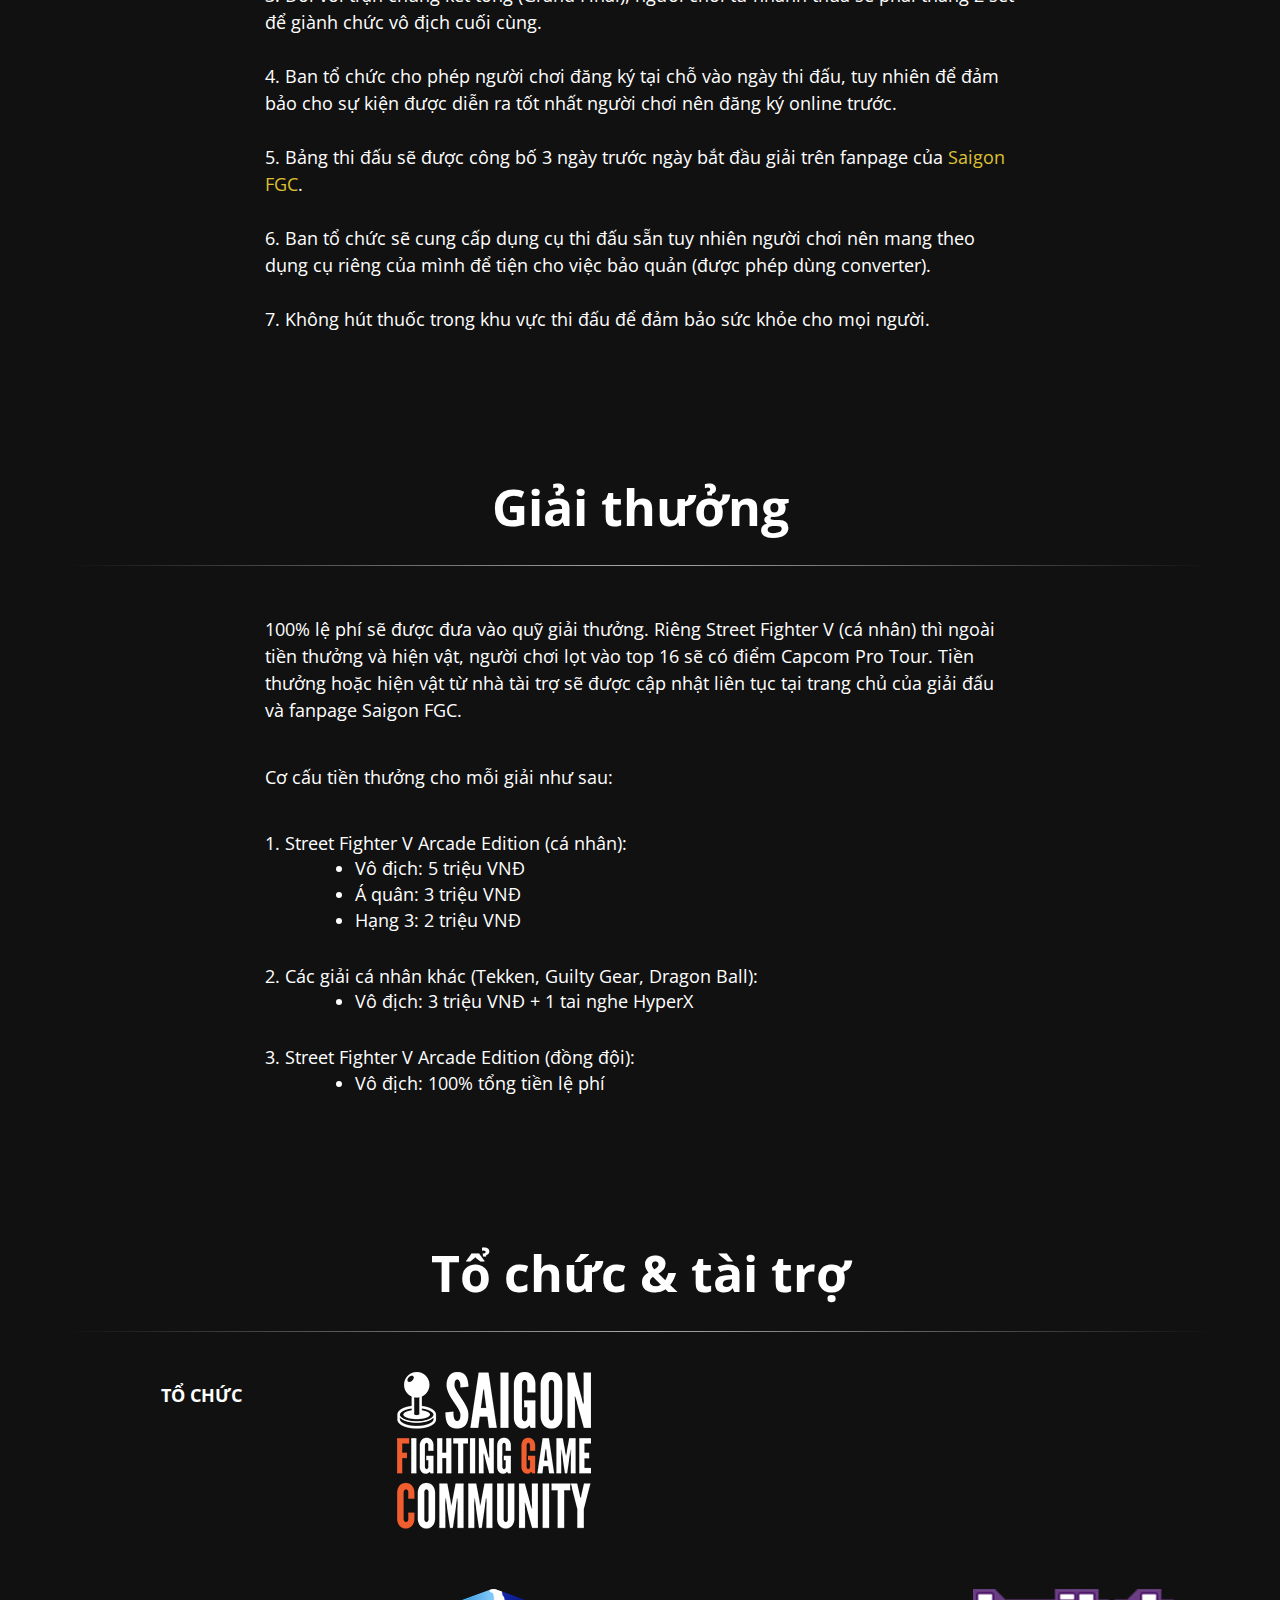
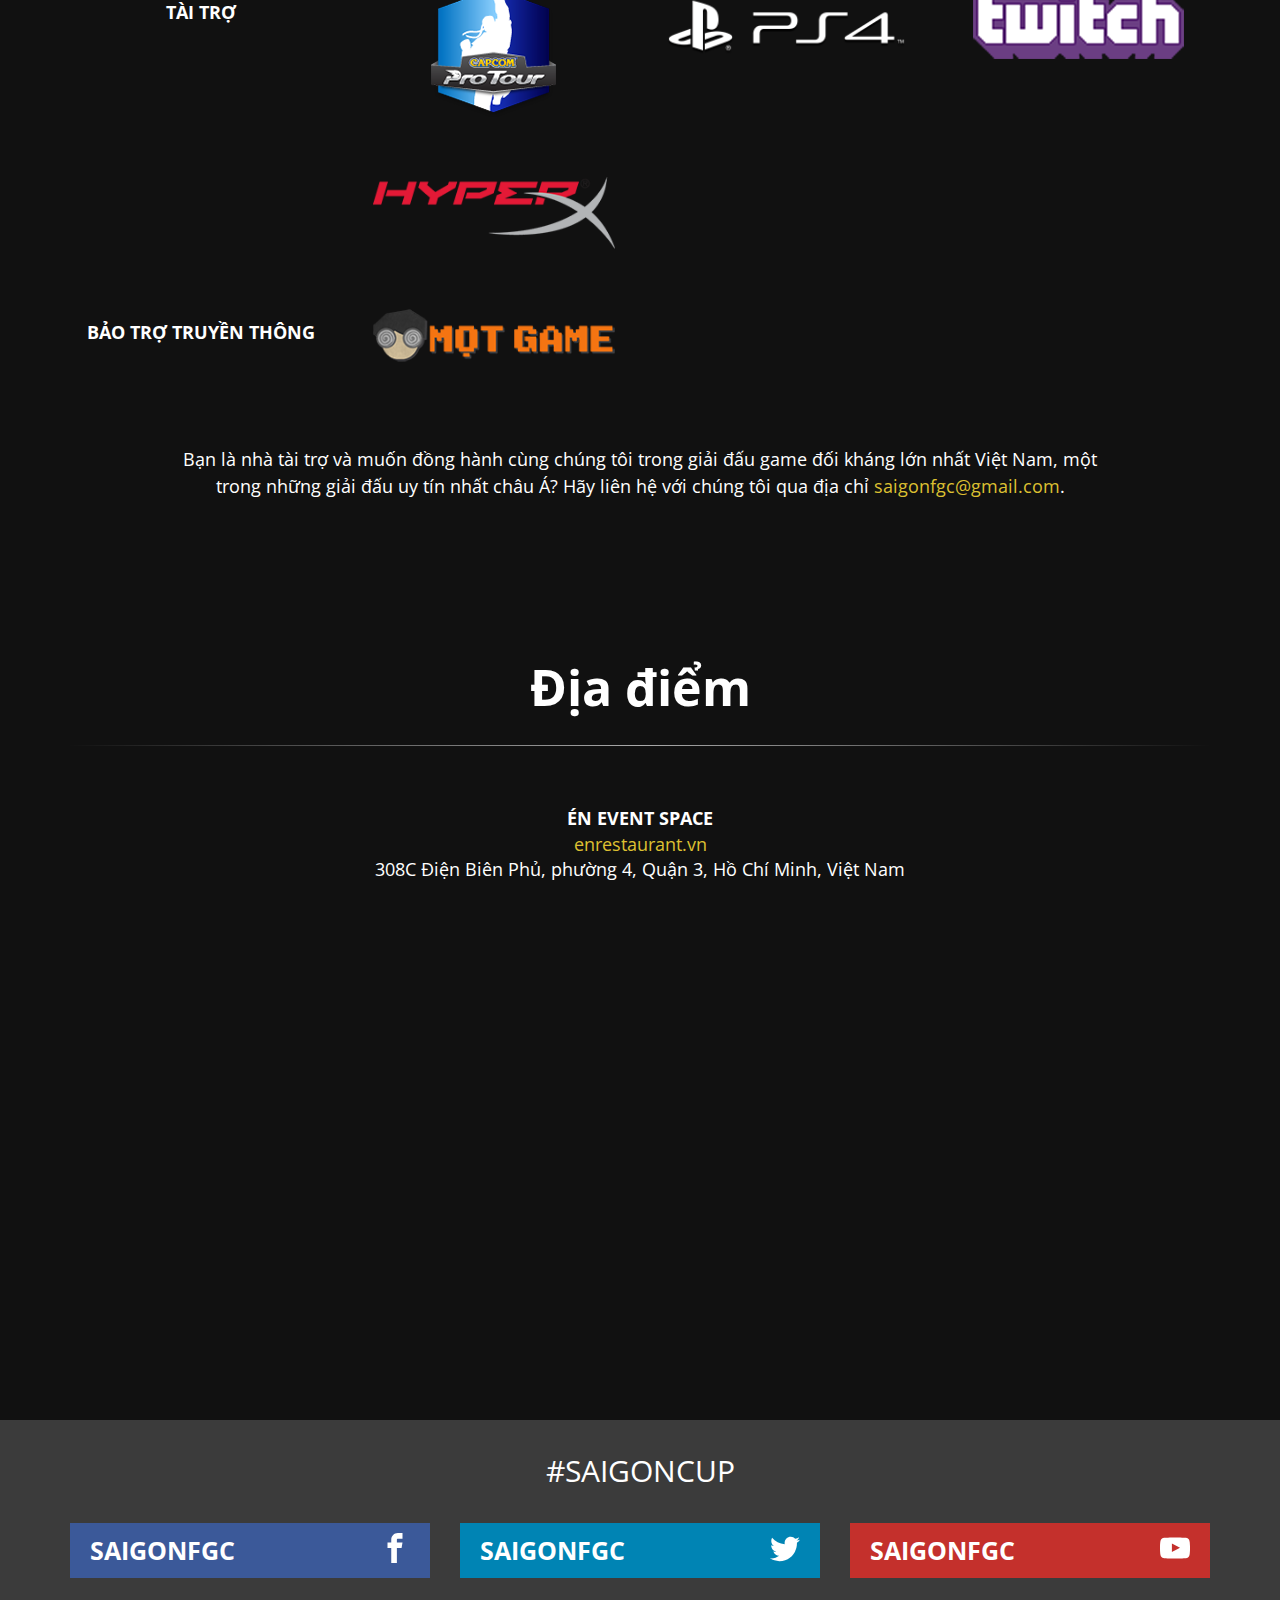
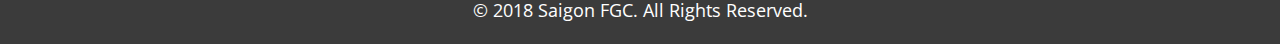
==== commit ec5413c7: "Update documentation" ====
--- a/index.html
+++ b/index.html
@@ -1,4 +1,4 @@
-<!doctype html> <html> <head> <meta content="IE=edge" http-equiv=X-UA-Compatible> <meta charset=utf-8> <meta name=viewport content="width=device-width, initial-scale=1, shrink-to-fit=no"> <link rel=apple-touch-icon sizes=180x180 href="/apple-touch-icon.png"> <link rel=icon type="image/png" href="/favicon-32x32.png" sizes=32x32> <link rel=icon type="image/png" href="/favicon-16x16.png" sizes=16x16> <link rel=manifest href="/manifest.json"> <link rel=mask-icon href="/safari-pinned-tab.svg" color="#5bbad5"> <meta name=theme-color content="#ffffff"> <title>Saigon Cup 2018</title> <meta property="og:image" content="https://saigoncup2017.sf-vietnam.com/images/trailer.png"/> <meta property="og:description" content="Giải game đối kháng lớn nhất Việt Nam"/> <link rel=stylesheet href="https://maxcdn.bootstrapcdn.com/bootstrap/3.3.7/css/bootstrap.min.css" integrity="sha384-BVYiiSIFeK1dGmJRAkycuHAHRg32OmUcww7on3RYdg4Va+PmSTsz/K68vbdEjh4u" crossorigin=anonymous> <link href="https://fonts.googleapis.com/css?family=Open+Sans:400,800|Oswald" rel=stylesheet> <link href="/stylesheets/fonts.css" rel=stylesheet /> <link href="/stylesheets/site.css" rel=stylesheet /> </head> <body class=index> <svg style="position: absolute; width: 0; height: 0; overflow: hidden;" version="1.1" xmlns="http://www.w3.org/2000/svg" xmlns:xlink="http://www.w3.org/1999/xlink"> <defs> <symbol id=icon-fakebook viewBox="0 0 32 32"> <title>fakebook</title> <path d="M19 6h5v-6h-5c-3.86 0-7 3.14-7 7v3h-4v6h4v16h6v-16h5l1-6h-6v-3c0-0.542 0.458-1 1-1z"></path> </symbol> <symbol id=icon-twatter viewBox="0 0 32 32"> <title>twatter</title> <path d="M32 7.075c-1.175 0.525-2.444 0.875-3.769 1.031 1.356-0.813 2.394-2.1 2.887-3.631-1.269 0.75-2.675 1.3-4.169 1.594-1.2-1.275-2.906-2.069-4.794-2.069-3.625 0-6.563 2.938-6.563 6.563 0 0.512 0.056 1.012 0.169 1.494-5.456-0.275-10.294-2.888-13.531-6.862-0.563 0.969-0.887 2.1-0.887 3.3 0 2.275 1.156 4.287 2.919 5.463-1.075-0.031-2.087-0.331-2.975-0.819 0 0.025 0 0.056 0 0.081 0 3.181 2.263 5.838 5.269 6.437-0.55 0.15-1.131 0.231-1.731 0.231-0.425 0-0.831-0.044-1.237-0.119 0.838 2.606 3.263 4.506 6.131 4.563-2.25 1.762-5.075 2.813-8.156 2.813-0.531 0-1.050-0.031-1.569-0.094 2.913 1.869 6.362 2.95 10.069 2.95 12.075 0 18.681-10.006 18.681-18.681 0-0.287-0.006-0.569-0.019-0.85 1.281-0.919 2.394-2.075 3.275-3.394z"></path> </symbol> <symbol id=icon-jewtube viewBox="0 0 32 32"> <title>jewtube</title> <path d="M31.681 9.6c0 0-0.313-2.206-1.275-3.175-1.219-1.275-2.581-1.281-3.206-1.356-4.475-0.325-11.194-0.325-11.194-0.325h-0.012c0 0-6.719 0-11.194 0.325-0.625 0.075-1.987 0.081-3.206 1.356-0.963 0.969-1.269 3.175-1.269 3.175s-0.319 2.588-0.319 5.181v2.425c0 2.587 0.319 5.181 0.319 5.181s0.313 2.206 1.269 3.175c1.219 1.275 2.819 1.231 3.531 1.369 2.563 0.244 10.881 0.319 10.881 0.319s6.725-0.012 11.2-0.331c0.625-0.075 1.988-0.081 3.206-1.356 0.962-0.969 1.275-3.175 1.275-3.175s0.319-2.587 0.319-5.181v-2.425c-0.006-2.588-0.325-5.181-0.325-5.181zM12.694 20.15v-8.994l8.644 4.513-8.644 4.481z"></path> </symbol> </defs> </svg> <div class=header id=head> <nav id=top-nav class="navbar navbar-fixed-top"> <div class=container> <div class="navbar-header hidden-xs hidden-sm"> <a class=navbar-brand href="#head"> <img src="/images/sgc-logo-small.png" alt="Sgc logo small"/> </a> </div> <ul class="nav navbar-nav navbar-right"> <li><a class="small-nav hidden-xs" href="#about">Giới thiệu</a></li> <li><a class="small-nav hidden-xs" href="#games">Tựa game</a></li> <li><a class="small-nav hidden-xs" href="#rules">Thể thức</a></li> <li><a class="small-nav hidden-xs" href="#sponsors">tài trợ</a></li> <li><a class="small-nav hidden-xs" href="#venue">Địa điểm</a></li> <li class=xs-left><a class=language-picker href="/en">English</a></li> <li class=xs-right><a target=_blank rel=noopener href="https://goo.gl/forms/3yOLox5AulwyW3uG3" class="register btn">Đăng ký</a></li> </ul> </div> </nav> <div class=container> <div class=row> <div class=col-xs-12> <img src="/images/sgc-logo.png" class="main-logo img-responsive" alt="Sgc logo"/> </div> <div class=col-xs-12> <p class=subheader> <span class=date>21-22.04.2018</span><br> Én Event Space </p> </div> </div> <div class="row text-center"> <div class=col-xs-12> <a target=_blank rel=noopener href="https://goo.gl/forms/3yOLox5AulwyW3uG3" class="btn register-now">Đăng ký ngay</a> </div> </div> </div> </div> <div class="container content"> <div class=row> <div id=about class=col-xs-12> <h1>Saigon Cup là gì?</h1> <p>Ra đời từ năm 2014 với mục đích nâng tầm cộng đồng game đối kháng Việt, cộng đồng game đối kháng tại thành phố Hồ Chí Minh với ước mơ vươn mình ra biển lớn đã cùng nhau tạo nên một giải đấu quốc tế ngay tại Việt Nam, điều mà trước đó và cho đến nay chưa có một nhà tổ chức nào khác ở Việt Nam làm được. Với sự hậu thuẫn từ phía chính nhà sản xuất Capcom, 2018 là năm thứ tư giải đấu Street Fighter tại Saigon Cup được đưa vào hệ thống <a target=_blank rel=noopener href="http://capcomprotour.com/schedule/">Capcom Pro Tour</a> qua đó thu hút rất nhiều những hảo thủ tầm cỡ trong khu vực và thế giới đến tranh tài. </p> <p>Ngoài Street Fighter V: Arcade Edition thì Saigon Cup 2018 còn là nơi quy tụ những gương mặt ưu tú nhất tại Việt Nam ở 3 dòng game đối kháng khác là Tekken 7, Dragon Ball FighterZ và Guilty Gear Xrd REVELATOR 2. Nếu bạn là người yêu game đối kháng hay đơn giản chỉ là một khán giả luôn tò mò vè thế giới game đối kháng tại Việt Nam, Saigon Cup chính là nơi để tất cả cùng hội tụ với niềm đam mê bất tận dành cho dòng game tuyệt vời này. </p> <img src="/images/pornchannnnn.png" class="trailer center-block img-responsive" alt=Pornchannnnn /> </div> </div> <div class=row> <div id=games class=col-xs-12> <h1>Game thi đấu</h1> </div> </div> <div class="row game-list-row"> <div class="col-sm-12 col-md-4"> <div class=game-logo-wrapper> <img src="/images/sf-3v3-logo.png" alt="Sf 3v3 logo"/> </div> <p> Đồng đội 3on3 (21/4) </p> </div> <div class="col-sm-12 col-md-4"> <div class=game-logo-wrapper> <img src="/images/t7-logo.png" alt="T7 logo"/> </div> <p>Cá nhân (21/4)</p> </div> <div class="col-sm-12 col-md-4"> <div class=game-logo-wrapper> <img src="/images/gg-logo.png" alt="Gg logo"/> </div> <p>Cá nhân (21/4)</p> </div> <div class="col-sm-12 col-md-4 col-md-offset-2"> <div class=game-logo-wrapper> <img src="/images/sf-logo.png" alt="Sf logo"/> </div> <p> Cá nhân (CPT Ranking - 22/4) </p> </div> <div class="col-sm-12 col-md-4"> <div class=game-logo-wrapper> <img src="/images/dbfz-logo.png" alt="Dbfz logo"/> </div> <p>Cá nhân (22/4)</p> </div> <div class=col-xs-12> <p class=subtext> Giải đấu sẽ được truyền hình trực tiếp tại <a target=_blank rel=noopener href="https://www.twitch.tv/saigonfgc">twitch.tv/saigonfgc</a>. Lịch thi đấu cũng như lịch stream sẽ có trước giải 1 tuần. </p> </div> <div class=col-xs-12> <a target=_blank rel=noopener href="https://goo.gl/forms/3yOLox5AulwyW3uG3" class="btn register-now">Đăng ký ngay</a> </div> </div> <div class=row> <div id=rules class=col-xs-12> <h1>Thể thức & quy định</h1> </div> <div class="col-sm-12 col-md-10 col-md-offset-1 col-lg-offset-2 col-lg-8 rules"> <p> 1. Tất cả 5 giải sẽ thi đấu dưới hình thức loại kép (double elimination) với nền máy là SONY PlayStation&nbsp;4. </p> <p> 2. Tất cả các trận đấu sẽ diễn ra với thể thức BO3 (đánh 3 lấy 2). Riêng top 8 của Street Fighter V Arcade Edition (cá nhân) diễn ra với thể thức BO5 (đánh 5 lấy 3). Ngoài ra các trận winner final, loser final và grand final của Tekken 7, Guilty Gear và Dragon Ball FighterZ cũng sẽ thi đấu theo thể thức BO5. </p> <p> 3. Đối với trận chung kết tổng (Grand Final), người chơi từ nhánh thua sẽ phải thắng 2 set để giành chức vô địch cuối cùng. </p> <p> 4. Ban tổ chức cho phép người chơi đăng ký tại chỗ vào ngày thi đấu, tuy nhiên để đảm bảo cho sự kiện được diễn ra tốt nhất người chơi nên đăng ký online trước. </p> <p> 5. Bảng thi đấu sẽ được công bố 3 ngày trước ngày bắt đầu giải trên fanpage của <a target=_blank rel=noopener href="https://www.facebook.com/SaigonFGC/">Saigon FGC</a>. </p> <p> 6. Ban tổ chức sẽ cung cấp dụng cụ thi đấu sẵn tuy nhiên người chơi nên mang theo dụng cụ riêng của mình để tiện cho việc bảo quản (được phép dùng converter). </p> <p> 7. Không hút thuốc trong khu vực thi đấu để đảm bảo sức khỏe cho mọi người. </p> </div> </div> <div class=row> <div class=col-xs-12> <h1>Giải thưởng</h1> </div> <div class="col-sm-12 col-md-10 col-md-offset-1 col-lg-offset-2 col-lg-8 prizes"> <p>100% lệ phí sẽ được đưa vào quỹ giải thưởng. Riêng Street Fighter V (cá nhân) thì ngoài tiền thưởng và hiện vật, người chơi lọt vào top 16 sẽ có điểm Capcom Pro Tour. Tiền thưởng hoặc hiện vật từ nhà tài trợ sẽ được cập nhật liên tục tại trang chủ của giải đấu và fanpage Saigon FGC. </p> <p>Cơ cấu tiền thưởng cho mỗi giải như sau:</p> <div> 1. Street Fighter V Arcade Edition (cá nhân):<br/> <ul class=prize-list> <li>Vô địch: 5 triệu VNĐ</li> <li>Á quân: 3 triệu VNĐ</li> <li>Hạng 3: 2 triệu VNĐ</li> </ul> </div> <div> 2. Các giải cá nhân khác (Tekken, Guilty Gear, Dragon Ball):<br/> <ul class=prize-list> <li>Vô địch: 3 triệu VNĐ + 1 tai nghe HyperX</li> </ul> </div> <div> 3. Street Fighter V Arcade Edition (đồng đội):<br/> <ul class=prize-list> <li>Vô địch: 100% tổng tiền lệ phí</li> </ul> </div> </div> </div> <div class=row> <div id=sponsors class=col-xs-12> <h1>Tổ chức & tài trợ</h1> </div> </div> <div class="row organizers-row"> <div class=col-md-3> <p>Tổ chức</p> </div> <div class=col-md-3> <a target=_blank rel=noopener href="https://www.facebook.com/SaigonFGC/"> <img src="/images/sgfgc-logo.png" class="center-block img-responsive" alt="Sgfgc logo"/> </a> </div> </div> <div class="row organizers-row"> <div class=col-md-3> <p>tài trợ</p> </div> <div class=col-md-3> <img src="/images/protour-logo.png" class="center-block img-responsive" alt="Protour logo"/> </div> <div class=col-md-3> <img src="/images/ps4-logo.png" class="center-block img-responsive" alt="Ps4 logo"/> </div> <div class=col-md-3> <img src="/images/twitch-logo.png" class="center-block img-responsive" alt="Twitch logo"/> </div> </div> <div class="row organizers-row"> <div class="col-md-offset-3 col-md-3"> <img src="/images/hyperx-logo.png" class="center-block img-responsive" alt="Hyperx logo"/> </div> </div> <div class="row organizers-row"> <div class=col-md-3> <p>Bảo trợ truyền thông</p> </div> <div class=col-md-3> <img src="/images/motgame-logo.png" class="center-block img-responsive" alt="Motgame logo"/> </div> </div> <div class=row> <div class="col-md-12 col-lg-10 col-lg-offset-1"> <p>Bạn là nhà tài trợ và muốn đồng hành cùng chúng tôi trong giải đấu game đối kháng lớn nhất Việt Nam, một trong những giải đấu uy tín nhất châu Á? Hãy liên hệ với chúng tôi qua địa chỉ <a href="mailto:saigonfgc@gmail.com">saigonfgc@gmail.com</a>. </p> </div> </div> <div class=row> <div id=venue class=col-xs-12> <h1>Địa điểm</h1> </div> <div class=col-xs-12> <div class=venue-name>ÉN EVENT SPACE</div> <a class=venue-link href="INFINITY GAME ZONE PHÚ THỌ" target=_blank rel=noopener>enrestaurant.vn</a> <div>308C Điện Biên Phủ, phường 4, Quận 3, Hồ Chí Minh, Việt Nam</div> </div> <div class="col-md-12 col-lg-10 col-lg-offset-1 map"> <iframe src="https://www.google.com/maps/embed?pb=!1m18!1m12!1m3!1d3919.457938322113!2d106.68078181524726!3d10.776195692321664!2m3!1f0!2f0!3f0!3m2!1i1024!2i768!4f13.1!3m3!1m2!1s0x31752f242e0f0ffd%3A0xc57f4a5451ba4e36!2zTmjDoCBow6BuZyDDiW4gVGVhIEhvdXNlICYgUmVzdGF1cmFudA!5e0!3m2!1sen!2s!4v1519562458910" width="100%" height=450 frameborder=0 style="border:0" allowfullscreen></iframe> </div> </div> </div> <div class=footer> <div class=container> <div class=row> <div class="col-xs-12 hashtag"> #SAIGONCUP </div> <div class="col-xs-12 col-sm-4"> <a class="s-link fakebook" target=_blank rel=noopener href="https://www.facebook.com/SaigonFGC/"> <span>SAIGONFGC</span> <svg class="icon icon-fakebook"><use xlink:href="#icon-fakebook"></use></svg> </a> </div> <div class="col-xs-12 col-sm-4"> <a class="s-link twatter" target=_blank rel=noopener href="https://twitter.com/saigonfgc"> <span>SAIGONFGC</span> <svg class="icon icon-twatter"><use xlink:href="#icon-twatter"></use></svg> </a> </div> <div class="col-xs-12 col-sm-4"> <a class="s-link jewtube" target=_blank rel=noopener href="https://www.youtube.com/channel/UCXKJS58sqzsy0ntJgH3YCXQ"> <span>SAIGONFGC</span> <svg class="icon icon-jewtube"><use xlink:href="#icon-jewtube"></use></svg> </a> </div> <div class="col-xs-12 copyright"> &copy; 2018 Saigon FGC. All Rights Reserved. </div> </div> </div> </div> <script src="https://ajax.googleapis.com/ajax/libs/jquery/3.1.1/jquery.min.js"></script> <script src="https://maxcdn.bootstrapcdn.com/bootstrap/3.3.7/js/bootstrap.min.js" integrity=sha384-Tc5IQib027qvyjSMfHjOMaLkfuWVxZxUPnCJA7l2mCWNIpG9mGCD8wGNIcPD7Txa crossorigin=anonymous></script> <script>
+<!doctype html> <html> <head> <meta content="IE=edge" http-equiv=X-UA-Compatible> <meta charset=utf-8> <meta name=viewport content="width=device-width, initial-scale=1, shrink-to-fit=no"> <link rel=apple-touch-icon sizes=180x180 href="/apple-touch-icon.png"> <link rel=icon type="image/png" sizes=32x32 href="/favicon-32x32.png"> <link rel=icon type="image/png" sizes=16x16 href="/favicon-16x16.png"> <link rel=manifest href="/site.webmanifest"> <link rel=mask-icon href="/safari-pinned-tab.svg" color="#5bbad5"> <meta name=msapplication-TileColor content="#da532c"> <meta name=theme-color content="#ffffff"> <title>Saigon Cup 2018</title> <meta property="og:image" content="https://saigoncup2017.sf-vietnam.com/images/trailer.png"/> <meta property="og:description" content="Giải game đối kháng lớn nhất Việt Nam"/> <link rel=stylesheet href="https://maxcdn.bootstrapcdn.com/bootstrap/3.3.7/css/bootstrap.min.css" integrity="sha384-BVYiiSIFeK1dGmJRAkycuHAHRg32OmUcww7on3RYdg4Va+PmSTsz/K68vbdEjh4u" crossorigin=anonymous> <link href="https://fonts.googleapis.com/css?family=Open+Sans:400,800|Oswald" rel=stylesheet> <link href="/stylesheets/fonts.css" rel=stylesheet /> <link href="/stylesheets/site.css" rel=stylesheet /> </head> <body class=index> <svg style="position: absolute; width: 0; height: 0; overflow: hidden;" version="1.1" xmlns="http://www.w3.org/2000/svg" xmlns:xlink="http://www.w3.org/1999/xlink"> <defs> <symbol id=icon-fakebook viewBox="0 0 32 32"> <title>fakebook</title> <path d="M19 6h5v-6h-5c-3.86 0-7 3.14-7 7v3h-4v6h4v16h6v-16h5l1-6h-6v-3c0-0.542 0.458-1 1-1z"></path> </symbol> <symbol id=icon-twatter viewBox="0 0 32 32"> <title>twatter</title> <path d="M32 7.075c-1.175 0.525-2.444 0.875-3.769 1.031 1.356-0.813 2.394-2.1 2.887-3.631-1.269 0.75-2.675 1.3-4.169 1.594-1.2-1.275-2.906-2.069-4.794-2.069-3.625 0-6.563 2.938-6.563 6.563 0 0.512 0.056 1.012 0.169 1.494-5.456-0.275-10.294-2.888-13.531-6.862-0.563 0.969-0.887 2.1-0.887 3.3 0 2.275 1.156 4.287 2.919 5.463-1.075-0.031-2.087-0.331-2.975-0.819 0 0.025 0 0.056 0 0.081 0 3.181 2.263 5.838 5.269 6.437-0.55 0.15-1.131 0.231-1.731 0.231-0.425 0-0.831-0.044-1.237-0.119 0.838 2.606 3.263 4.506 6.131 4.563-2.25 1.762-5.075 2.813-8.156 2.813-0.531 0-1.050-0.031-1.569-0.094 2.913 1.869 6.362 2.95 10.069 2.95 12.075 0 18.681-10.006 18.681-18.681 0-0.287-0.006-0.569-0.019-0.85 1.281-0.919 2.394-2.075 3.275-3.394z"></path> </symbol> <symbol id=icon-jewtube viewBox="0 0 32 32"> <title>jewtube</title> <path d="M31.681 9.6c0 0-0.313-2.206-1.275-3.175-1.219-1.275-2.581-1.281-3.206-1.356-4.475-0.325-11.194-0.325-11.194-0.325h-0.012c0 0-6.719 0-11.194 0.325-0.625 0.075-1.987 0.081-3.206 1.356-0.963 0.969-1.269 3.175-1.269 3.175s-0.319 2.588-0.319 5.181v2.425c0 2.587 0.319 5.181 0.319 5.181s0.313 2.206 1.269 3.175c1.219 1.275 2.819 1.231 3.531 1.369 2.563 0.244 10.881 0.319 10.881 0.319s6.725-0.012 11.2-0.331c0.625-0.075 1.988-0.081 3.206-1.356 0.962-0.969 1.275-3.175 1.275-3.175s0.319-2.587 0.319-5.181v-2.425c-0.006-2.588-0.325-5.181-0.325-5.181zM12.694 20.15v-8.994l8.644 4.513-8.644 4.481z"></path> </symbol> </defs> </svg> <div class=header id=head> <nav id=top-nav class="navbar navbar-fixed-top"> <div class=container> <div class="navbar-header hidden-xs hidden-sm"> <a class=navbar-brand href="#head"> <img src="/images/sgc-logo-small.png" alt="Sgc logo small"/> </a> </div> <ul class="nav navbar-nav navbar-right"> <li class=xs-left> <a id=language-picker href="/en"> <img src="/images/en.png" alt=En /> <span>ENG</span> </a> </li> <li><a class="small-nav hidden-xs" href="#about">Giới thiệu</a></li> <li><a class="small-nav hidden-xs" href="#games">Tựa game</a></li> <li><a class="small-nav hidden-xs" href="#rules">Thể thức</a></li> <li><a class="small-nav hidden-xs" href="#sponsors">tài trợ</a></li> <li><a class="small-nav hidden-xs" href="#venue">Địa điểm</a></li> <li class=xs-right><a target=_blank rel=noopener href="https://smash.gg/sgc18" class="register btn">Đăng ký</a></li> </ul> </div> </nav> <div class=container> <div class=row> <div class=col-xs-12> <img src="/images/sgc-logo.png" class="main-logo img-responsive" alt="Sgc logo"/> </div> <div class=col-xs-12> <p class=subheader> <span class=date>21-22.04.2018</span><br> Én Event Space </p> </div> </div> <div class="row text-center"> <div class=col-xs-12> <a target=_blank rel=noopener href="https://smash.gg/sgc18" class="btn register-now">Đăng ký ngay</a> </div> </div> </div> </div> <div class="container content"> <div class=row> <div id=about class=col-xs-12> <h1>Saigon Cup là gì?</h1> <p>Ra đời từ năm 2014 với mục đích nâng tầm cộng đồng game đối kháng Việt, cộng đồng game đối kháng tại thành phố Hồ Chí Minh với ước mơ vươn mình ra biển lớn đã cùng nhau tạo nên một giải đấu quốc tế ngay tại Việt Nam, điều mà trước đó và cho đến nay chưa có một nhà tổ chức nào khác ở Việt Nam làm được. Với sự hậu thuẫn từ phía chính nhà sản xuất Capcom, 2018 là năm thứ tư giải đấu Street Fighter tại Saigon Cup được đưa vào hệ thống <a target=_blank rel=noopener href="http://capcomprotour.com/schedule/">Capcom Pro Tour</a> qua đó thu hút rất nhiều những hảo thủ tầm cỡ trong khu vực và thế giới đến tranh tài. </p> <p>Ngoài Street Fighter V: Arcade Edition thì Saigon Cup 2018 còn là nơi quy tụ những gương mặt ưu tú nhất tại Việt Nam ở 3 dòng game đối kháng khác là Tekken 7, Dragon Ball FighterZ và Guilty Gear Xrd REVELATOR 2. Nếu bạn là người yêu game đối kháng hay đơn giản chỉ là một khán giả luôn tò mò vè thế giới game đối kháng tại Việt Nam, Saigon Cup chính là nơi để tất cả cùng hội tụ với niềm đam mê bất tận dành cho dòng game tuyệt vời này. </p> <img src="/images/pornchannnnn.png" class="trailer center-block img-responsive" alt=Pornchannnnn /> </div> </div> <div class=row> <div id=games class=col-xs-12> <h1>Game thi đấu</h1> </div> </div> <div class="row game-list-row"> <div class="col-sm-12 col-md-4"> <div class=game-logo-wrapper> <img src="/images/sf-3v3-logo.png" alt="Sf 3v3 logo"/> </div> <p> Đồng đội 3on3 (21/4) </p> </div> <div class="col-sm-12 col-md-4"> <div class=game-logo-wrapper> <img src="/images/t7-logo.png" alt="T7 logo"/> </div> <p>Cá nhân (21/4)</p> </div> <div class="col-sm-12 col-md-4"> <div class=game-logo-wrapper> <img src="/images/gg-logo.png" alt="Gg logo"/> </div> <p>Cá nhân (21/4)</p> </div> <div class="col-sm-12 col-md-4 col-md-offset-2"> <div class=game-logo-wrapper> <img src="/images/sf-logo.png" alt="Sf logo"/> </div> <p> Cá nhân (CPT Ranking - 22/4) </p> </div> <div class="col-sm-12 col-md-4"> <div class=game-logo-wrapper> <img src="/images/dbfz-logo.png" alt="Dbfz logo"/> </div> <p>Cá nhân (22/4)</p> </div> <div class=col-xs-12> <p class=subtext> Giải đấu sẽ được truyền hình trực tiếp tại <a target=_blank rel=noopener href="https://www.twitch.tv/saigonfgc">twitch.tv/saigonfgc</a>. Lịch thi đấu cũng như lịch stream sẽ có trước giải 1 tuần. </p> </div> <div class=col-xs-12> <a target=_blank rel=noopener href="https://smash.gg/sgc18" class="btn register-now">Đăng ký ngay</a> </div> </div> <div class=row> <div id=rules class=col-xs-12> <h1>Thể thức & quy định</h1> </div> <div class="col-sm-12 col-md-10 col-md-offset-1 col-lg-offset-2 col-lg-8 rules"> <p> 1. Tất cả 5 giải sẽ thi đấu dưới hình thức loại kép (double elimination) với nền máy là SONY PlayStation&nbsp;4. </p> <p> 2. Tất cả các trận đấu sẽ diễn ra với thể thức BO3 (đánh 3 lấy 2). Riêng top 8 của Street Fighter V Arcade Edition (cá nhân) diễn ra với thể thức BO5 (đánh 5 lấy 3). Ngoài ra các trận winner final, loser final và grand final của Tekken 7, Guilty Gear và Dragon Ball FighterZ cũng sẽ thi đấu theo thể thức BO5. </p> <p> 3. Đối với trận chung kết tổng (Grand Final), người chơi từ nhánh thua sẽ phải thắng 2 set để giành chức vô địch cuối cùng. </p> <p> 4. Ban tổ chức cho phép người chơi đăng ký tại chỗ vào ngày thi đấu, tuy nhiên để đảm bảo cho sự kiện được diễn ra tốt nhất người chơi nên đăng ký online trước. </p> <p> 5. Bảng thi đấu sẽ được công bố 3 ngày trước ngày bắt đầu giải trên fanpage của <a target=_blank rel=noopener href="https://www.facebook.com/SaigonFGC/">Saigon FGC</a>. </p> <p> 6. Ban tổ chức sẽ cung cấp dụng cụ thi đấu sẵn tuy nhiên người chơi nên mang theo dụng cụ riêng của mình để tiện cho việc bảo quản (được phép dùng converter). </p> <p> 7. Không hút thuốc trong khu vực thi đấu để đảm bảo sức khỏe cho mọi người. </p> </div> </div> <div class=row> <div class=col-xs-12> <h1>Giải thưởng</h1> </div> <div class="col-sm-12 col-md-10 col-md-offset-1 col-lg-offset-2 col-lg-8 prizes"> <p>100% lệ phí sẽ được đưa vào quỹ giải thưởng. Riêng Street Fighter V (cá nhân) thì ngoài tiền thưởng và hiện vật, người chơi lọt vào top 16 sẽ có điểm Capcom Pro Tour. Tiền thưởng hoặc hiện vật từ nhà tài trợ sẽ được cập nhật liên tục tại trang chủ của giải đấu và fanpage Saigon FGC. </p> <p>Cơ cấu tiền thưởng cho mỗi giải như sau:</p> <div> 1. Street Fighter V Arcade Edition (cá nhân):<br/> <ul class=prize-list> <li>Vô địch: 5 triệu VNĐ</li> <li>Á quân: 3 triệu VNĐ</li> <li>Hạng 3: 2 triệu VNĐ</li> </ul> </div> <div> 2. Các giải cá nhân khác (Tekken, Guilty Gear, Dragon Ball):<br/> <ul class=prize-list> <li>Vô địch: 3 triệu VNĐ + 1 tai nghe HyperX</li> </ul> </div> <div> 3. Street Fighter V Arcade Edition (đồng đội):<br/> <ul class=prize-list> <li>Vô địch: 100% tổng tiền lệ phí</li> </ul> </div> </div> </div> <div class=row> <div id=sponsors class=col-xs-12> <h1>Tổ chức & tài trợ</h1> </div> </div> <div class="row organizers-row"> <div class=col-md-3> <p>Tổ chức</p> </div> <div class=col-md-3> <a target=_blank rel=noopener href="https://www.facebook.com/SaigonFGC/"> <img src="/images/sgfgc-logo.png" class="center-block img-responsive" alt="Sgfgc logo"/> </a> </div> </div> <div class="row organizers-row"> <div class=col-md-3> <p>tài trợ</p> </div> <div class=col-md-3> <img src="/images/protour-logo.png" class="center-block img-responsive" alt="Protour logo"/> </div> <div class=col-md-3> <img src="/images/ps4-logo.png" class="center-block img-responsive" alt="Ps4 logo"/> </div> <div class=col-md-3> <img src="/images/twitch-logo.png" class="center-block img-responsive" alt="Twitch logo"/> </div> </div> <div class="row organizers-row"> <div class="col-md-offset-3 col-md-3"> <img src="/images/hyperx-logo.png" class="center-block img-responsive" alt="Hyperx logo"/> </div> </div> <div class="row organizers-row"> <div class=col-md-3> <p>Bảo trợ truyền thông</p> </div> <div class=col-md-3> <img src="/images/motgame-logo.png" class="center-block img-responsive" alt="Motgame logo"/> </div> </div> <div class=row> <div class="col-md-12 col-lg-10 col-lg-offset-1"> <p>Bạn là nhà tài trợ và muốn đồng hành cùng chúng tôi trong giải đấu game đối kháng lớn nhất Việt Nam, một trong những giải đấu uy tín nhất châu Á? Hãy liên hệ với chúng tôi qua địa chỉ <a href="mailto:saigonfgc@gmail.com">saigonfgc@gmail.com</a>. </p> </div> </div> <div class=row> <div id=venue class=col-xs-12> <h1>Địa điểm</h1> </div> <div class=col-xs-12> <div class=venue-name>ÉN EVENT SPACE</div> <a class=venue-link href="INFINITY GAME ZONE PHÚ THỌ" target=_blank rel=noopener>enrestaurant.vn</a> <div>308C Điện Biên Phủ, phường 4, Quận 3, Hồ Chí Minh, Việt Nam</div> </div> <div class="col-md-12 col-lg-10 col-lg-offset-1 map"> <iframe src="https://www.google.com/maps/embed?pb=!1m18!1m12!1m3!1d3919.457938322113!2d106.68078181524726!3d10.776195692321664!2m3!1f0!2f0!3f0!3m2!1i1024!2i768!4f13.1!3m3!1m2!1s0x31752f242e0f0ffd%3A0xc57f4a5451ba4e36!2zTmjDoCBow6BuZyDDiW4gVGVhIEhvdXNlICYgUmVzdGF1cmFudA!5e0!3m2!1sen!2s!4v1519562458910" width="100%" height=450 frameborder=0 style="border:0" allowfullscreen></iframe> </div> </div> </div> <div class=footer> <div class=container> <div class=row> <div class="col-xs-12 hashtag"> #SAIGONCUP </div> <div class="col-xs-12 col-sm-4"> <a class="s-link fakebook" target=_blank rel=noopener href="https://www.facebook.com/SaigonFGC/"> <span>SAIGONFGC</span> <svg class="icon icon-fakebook"><use xlink:href="#icon-fakebook"></use></svg> </a> </div> <div class="col-xs-12 col-sm-4"> <a class="s-link twatter" target=_blank rel=noopener href="https://twitter.com/saigonfgc"> <span>SAIGONFGC</span> <svg class="icon icon-twatter"><use xlink:href="#icon-twatter"></use></svg> </a> </div> <div class="col-xs-12 col-sm-4"> <a class="s-link jewtube" target=_blank rel=noopener href="https://www.youtube.com/channel/UCXKJS58sqzsy0ntJgH3YCXQ"> <span>SAIGONFGC</span> <svg class="icon icon-jewtube"><use xlink:href="#icon-jewtube"></use></svg> </a> </div> <div class="col-xs-12 copyright"> &copy; 2018 Saigon FGC. All Rights Reserved. </div> </div> </div> </div> <script src="https://ajax.googleapis.com/ajax/libs/jquery/3.1.1/jquery.min.js"></script> <script src="https://maxcdn.bootstrapcdn.com/bootstrap/3.3.7/js/bootstrap.min.js" integrity=sha384-Tc5IQib027qvyjSMfHjOMaLkfuWVxZxUPnCJA7l2mCWNIpG9mGCD8wGNIcPD7Txa crossorigin=anonymous></script> <script>
       $('#top-nav').affix({
         offset: {
           top: 1
--- a/stylesheets/fonts.css
+++ b/stylesheets/fonts.css
@@ -1 +1 @@
-@font-face{font-family:'norwester';src:url('norwester.ttf') format("truetype")}+@font-face{font-family:'norwester';src:url('norwester.ttf') format("truetype")}@font-face{font-family:'mittelschrift';src:url('DIN_Mittelschrift.ttf') format("truetype")}--- a/stylesheets/site.css
+++ b/stylesheets/site.css
@@ -1 +1 @@
-body{background-color:#111;color:white;font-family:"Open Sans", sans-serif;font-size:18px}p a{color:#ddc031;text-decoration:none}p a:hover,p a:active{text-decoration:underline;color:#ddc031}p a:visited{text-decoration:none;color:#ddc031}.btn{border-radius:0;background-color:#DDC031;font-weight:bold;font-family:Oswald, sans-serif;color:white}.register-now{padding:10px 50px;font-size:30px;text-transform:uppercase}.language-picker:hover{text-decoration:none}.navbar-brand{height:100px;display:flex;align-items:center}.affix{background-color:#3b3b3b}nav{transition:background-color 0.5s}.header{background-image:url("/images/bg.jpg");background-size:cover;background-position:center;padding:100px 0}@media (max-width: 767px){.header{padding-left:20px}}.header .navbar{font-size:14px;border-radius:0;text-transform:uppercase;font-weight:bold;vertical-align:middle}.header .navbar .navbar-nav li a{padding-top:0;padding-bottom:0;height:100px;line-height:100px;vertical-align:middle}@media (max-width: 767px){.header .navbar .navbar-nav li a{height:50px;line-height:50px}}@media (min-width: 992px){.header .navbar .small-nav,.header .navbar .language-picker{line-height:50px}}.header .navbar .register{color:white;width:170px;height:100px;font-size:30px;text-align:center;vertical-align:middle;line-height:100px;padding:0}.header .navbar .register:hover,.header .navbar .register:active{background-color:#DDC031;color:#111}.header .navbar .register:visited{text-decoration:none;color:white}@media (max-width: 991px){.header .navbar .register{width:140px}}.header .navbar a{color:white}.header .navbar a:hover{color:#ddc031}.header .main-logo{margin:50px auto 20px auto}.header .subheader{text-align:center;font-size:45px;font-family:norwester, sans-serif;color:white;margin-bottom:50px}.header .subheader .date{font-size:50px}.content{text-align:center}.content h1{padding-top:100px;font-weight:bold;font-size:50px;border-bottom:1px solid transparent;padding-bottom:30px;margin-bottom:30px;-moz-border-image:-moz-linear-gradient(left, #111 0%, #aaa 50%, #111 100%);-webkit-border-image:-webkit-linear-gradient(left, #111 0%, #aaa 50%, #111 100%);border-image:linear-gradient(to right, #111 0%, #aaa 50%, #111 100%);border-image-slice:1}.content p{line-height:1.5;margin-bottom:40px;margin-top:20px}.trailer{max-height:700px}.game-logo{padding:20px 20px 0 20px;max-height:200px}@media (min-width: 992px) and (max-width: 1199px){.game-logo{max-height:180px}}.subtext{font-size:16px}.subtext a{font-weight:bold}.rules{margin-top:20px}.rules p{text-align:left;line-height:1.5;margin-bottom:1.5em}.prizes{text-align:left}.prize-list{margin-left:50px;margin-bottom:30px}.organizers-row{margin-bottom:40px}.organizers-row p{text-transform:uppercase;font-weight:bold}.organizers-row img{padding:10px}.venue-name{margin-top:30px;font-weight:bold}.venue-link{color:#ddc031}.venue-link:visited,.venue-link:hover,.venue-link:active{color:#ddc031}.map{margin-top:30px;margin-bottom:50px}.footer{background-color:#3b3b3b}.footer .hashtag{font-size:30px;text-transform:uppercase;text-align:center;margin:30px 0}.footer .s-link{color:white;text-decoration:none;display:block;padding:10px 20px;font-size:25px;font-weight:bold}.footer .s-link svg{width:30px;height:30px;float:right;fill:currentColor}.footer .s-link.fakebook{background-color:#3b5999}.footer .s-link.fakebook:hover{color:#3b5999;background-color:white}.footer .s-link.twatter{background-color:#0084b4}.footer .s-link.twatter:hover{color:#0084b4;background-color:white}.footer .s-link.jewtube{background-color:#c4302c}.footer .s-link.jewtube:hover{color:#c4302c;background-color:white}.footer .copyright{text-align:center;padding:20px}.footer .archives{text-align:center;margin:30px 0 0 0}.footer .archives span{margin:0 10px}@media (max-width: 767px){nav li{display:inline-block}nav li.xs-right{float:right}nav li.xs-left{float:left}.content h1{padding-top:50px}}.game-logo-wrapper{height:175px;display:flex;align-items:center;justify-content:center}.game-list-row p{margin-top:5px}+body{background-color:#111;color:white;font-family:"Open Sans", sans-serif;font-size:18px}p a{color:#ddc031;text-decoration:none}p a:hover,p a:active{text-decoration:underline;color:#ddc031}p a:visited{text-decoration:none;color:#ddc031}.btn{border-radius:0;background-color:#DDC031;font-weight:bold;font-family:Oswald, sans-serif;color:white}.register-now{padding:10px 50px;font-size:30px;text-transform:uppercase}#language-picker{display:flex;flex-direction:column;justify-content:center;align-items:center}#language-picker:hover{text-decoration:none}#language-picker span{line-height:30px;font-weight:normal}.navbar-brand{height:100px;display:flex;align-items:center}.affix{background-color:#3b3b3b}nav{transition:background-color 0.5s}.header{background-image:url("/images/bg.jpg");background-size:cover;background-position:center;padding:100px 0}@media (max-width: 767px){.header{padding-left:20px}}.header .navbar{font-size:14px;border-radius:0;text-transform:uppercase;font-weight:bold;vertical-align:middle}.header .navbar .navbar-nav li a{padding-top:0;padding-bottom:0;height:100px;line-height:100px;vertical-align:middle}@media (max-width: 767px){.header .navbar .navbar-nav li a{height:50px;line-height:50px}}@media (min-width: 992px){.header .navbar .small-nav,.header .navbar .language-picker{line-height:50px}}.header .navbar .register{color:white;width:170px;height:100px;font-size:30px;text-align:center;vertical-align:middle;line-height:100px;padding:0}.header .navbar .register:hover,.header .navbar .register:active{background-color:#DDC031;color:#111}.header .navbar .register:visited{text-decoration:none;color:white}@media (max-width: 991px){.header .navbar .register{width:140px}}.header .navbar a{color:white}.header .navbar a:hover{color:#ddc031}.header .main-logo{margin:50px auto 20px auto}.header .subheader{line-height:57px;text-align:center;font-size:59px;font-family:mittelschrift, sans-serif;color:white;text-shadow:0px 0px 10px black;margin-bottom:50px;margin-top:30px}.header .subheader .date{font-size:91px}.content{text-align:center}.content h1{padding-top:100px;font-weight:bold;font-size:50px;border-bottom:1px solid transparent;padding-bottom:30px;margin-bottom:30px;-moz-border-image:-moz-linear-gradient(left, #111 0%, #aaa 50%, #111 100%);-webkit-border-image:-webkit-linear-gradient(left, #111 0%, #aaa 50%, #111 100%);border-image:linear-gradient(to right, #111 0%, #aaa 50%, #111 100%);border-image-slice:1}.content p{line-height:1.5;margin-bottom:40px;margin-top:20px}.trailer{max-height:700px}.subtext{font-size:16px}.subtext a{font-weight:bold}.rules{margin-top:20px}.rules p{text-align:left;line-height:1.5;margin-bottom:1.5em}.prizes{text-align:left}.prize-list{margin-left:50px;margin-bottom:30px}.organizers-row{margin-bottom:40px}.organizers-row p{text-transform:uppercase;font-weight:bold}.organizers-row img{padding:10px}.venue-name{margin-top:30px;font-weight:bold}.venue-link{color:#ddc031}.venue-link:visited,.venue-link:hover,.venue-link:active{color:#ddc031}.map{margin-top:30px;margin-bottom:50px}.footer{background-color:#3b3b3b}.footer .hashtag{font-size:30px;text-transform:uppercase;text-align:center;margin:30px 0}.footer .s-link{color:white;text-decoration:none;display:block;padding:10px 20px;font-size:25px;font-weight:bold}.footer .s-link svg{width:30px;height:30px;float:right;fill:currentColor}.footer .s-link.fakebook{background-color:#3b5999}.footer .s-link.fakebook:hover{color:#3b5999;background-color:white}.footer .s-link.twatter{background-color:#0084b4}.footer .s-link.twatter:hover{color:#0084b4;background-color:white}.footer .s-link.jewtube{background-color:#c4302c}.footer .s-link.jewtube:hover{color:#c4302c;background-color:white}.footer .copyright{text-align:center;padding:20px}.footer .archives{text-align:center;margin:30px 0 0 0}.footer .archives span{margin:0 10px}@media (max-width: 767px){nav li{display:inline-block}nav li.xs-right{float:right}nav li.xs-left{float:left}.content h1{padding-top:50px}}.game-logo-wrapper{height:175px;display:flex;align-items:center;justify-content:center}.game-list-row p{margin-top:5px}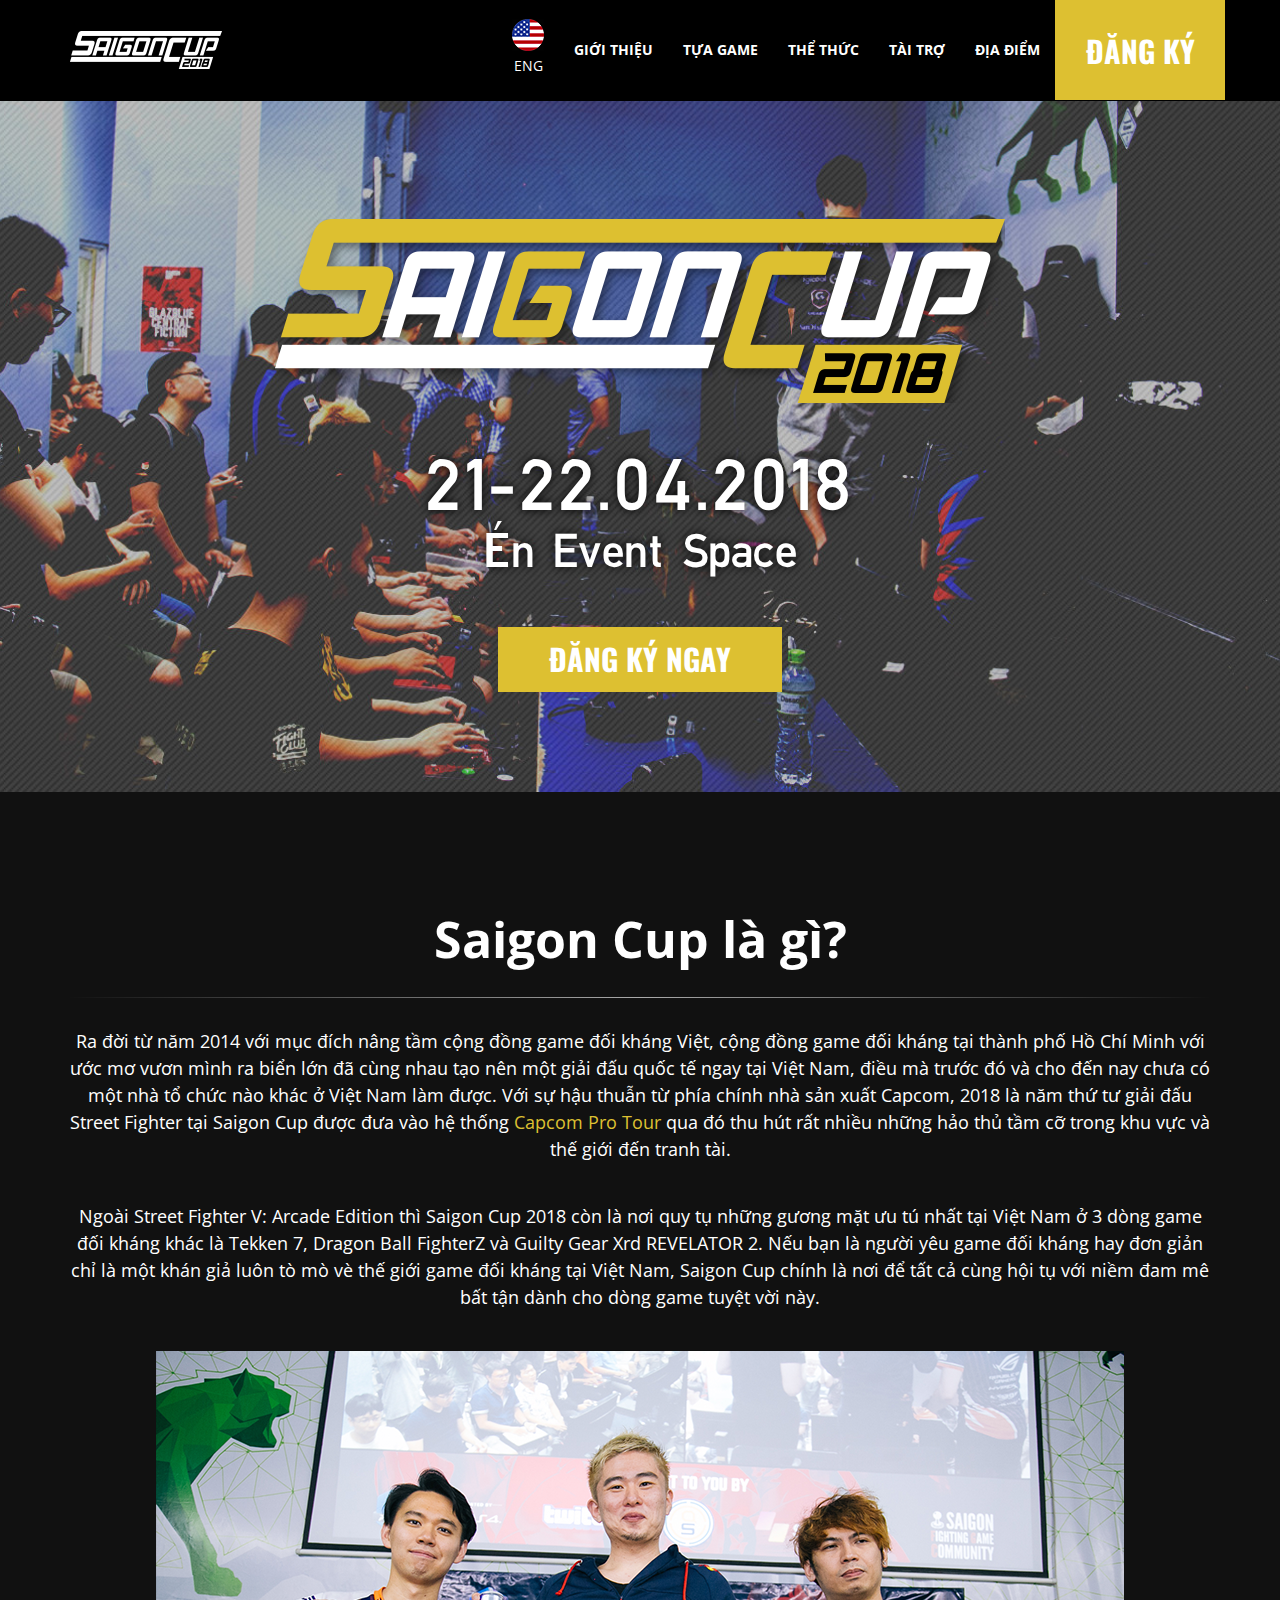
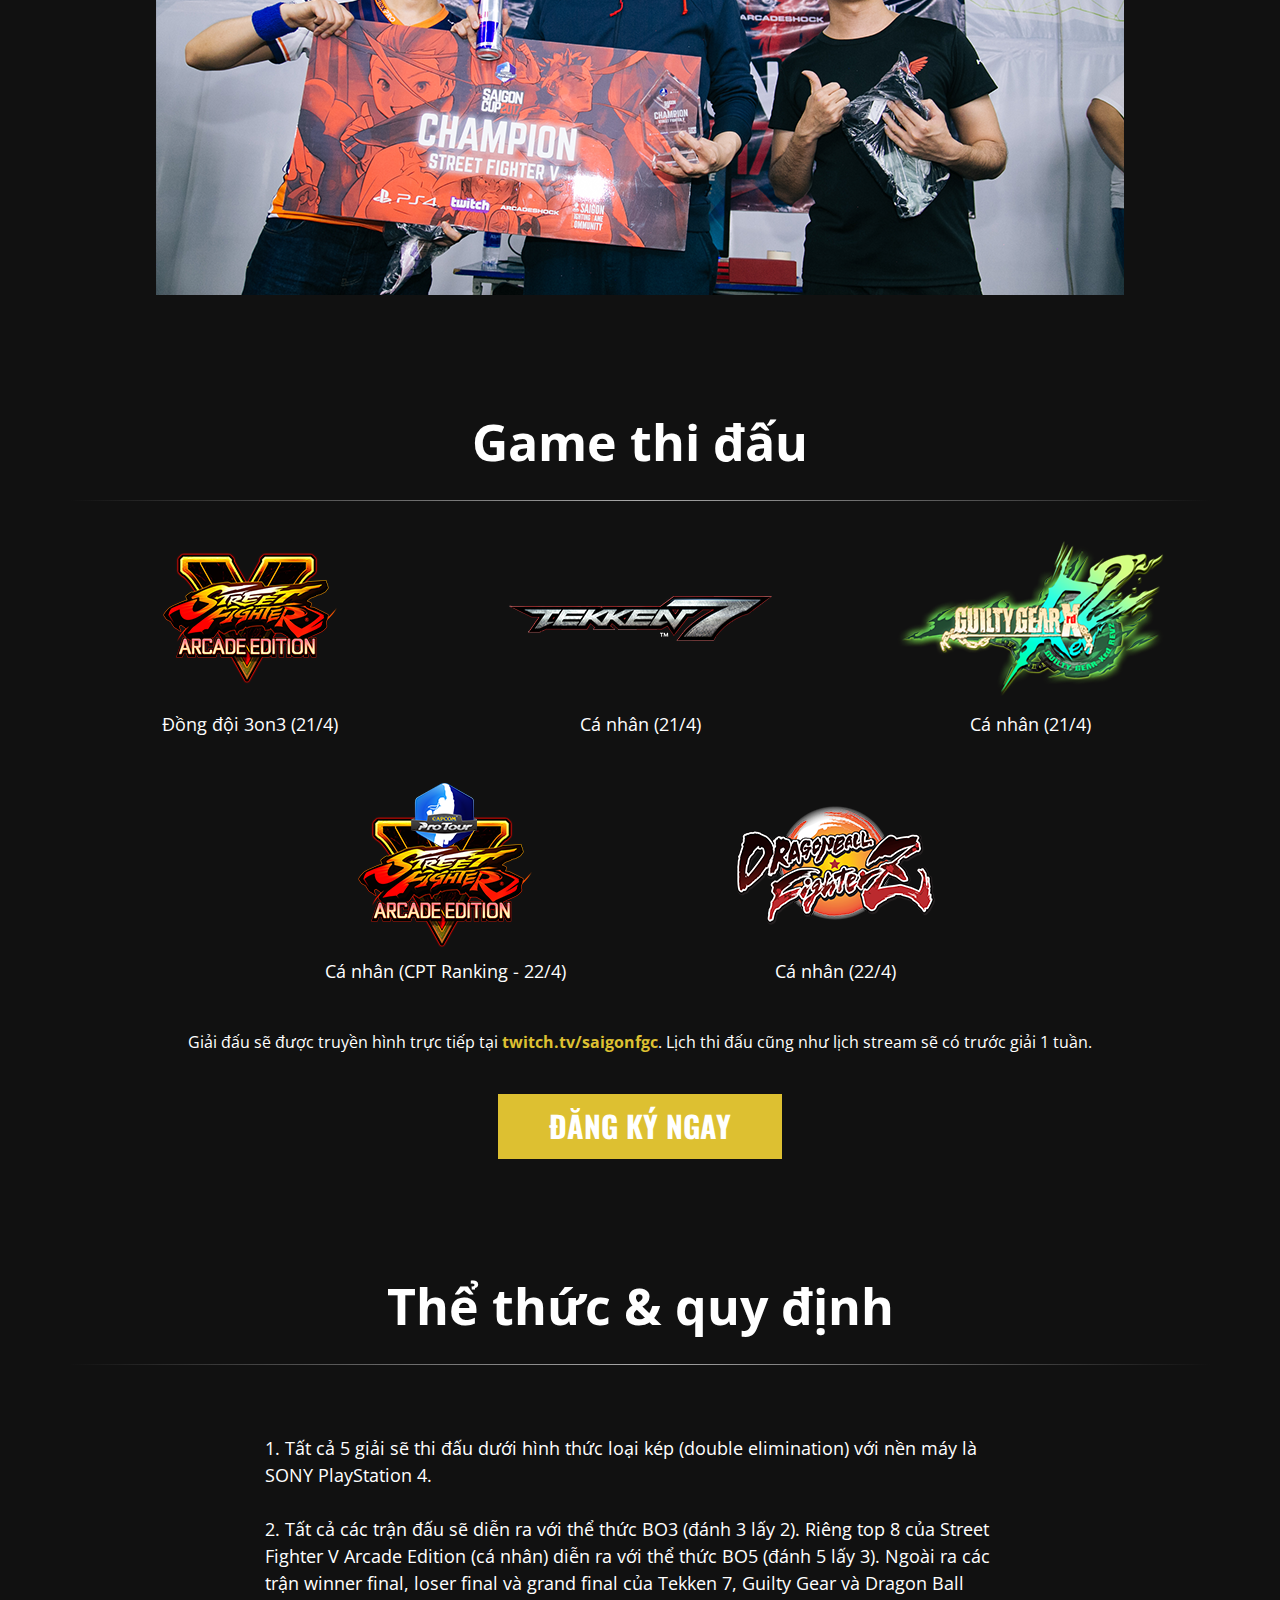
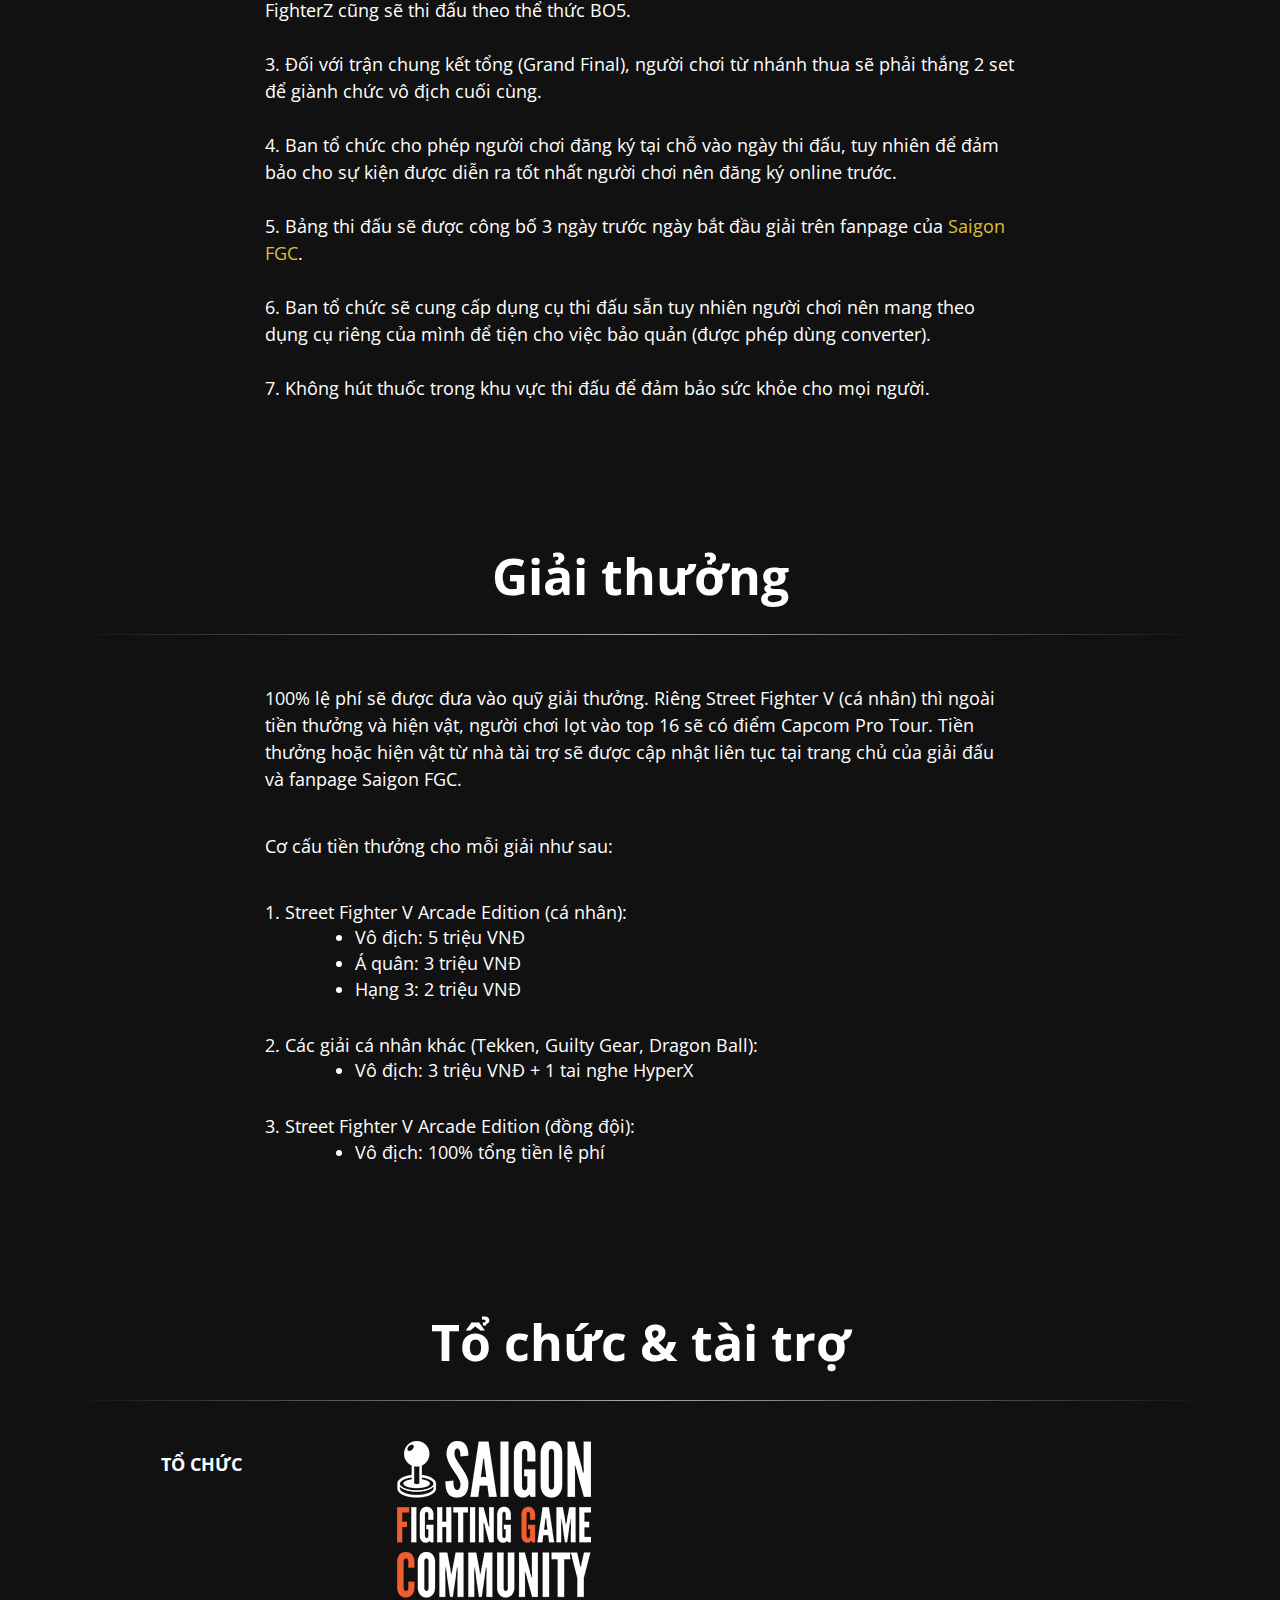
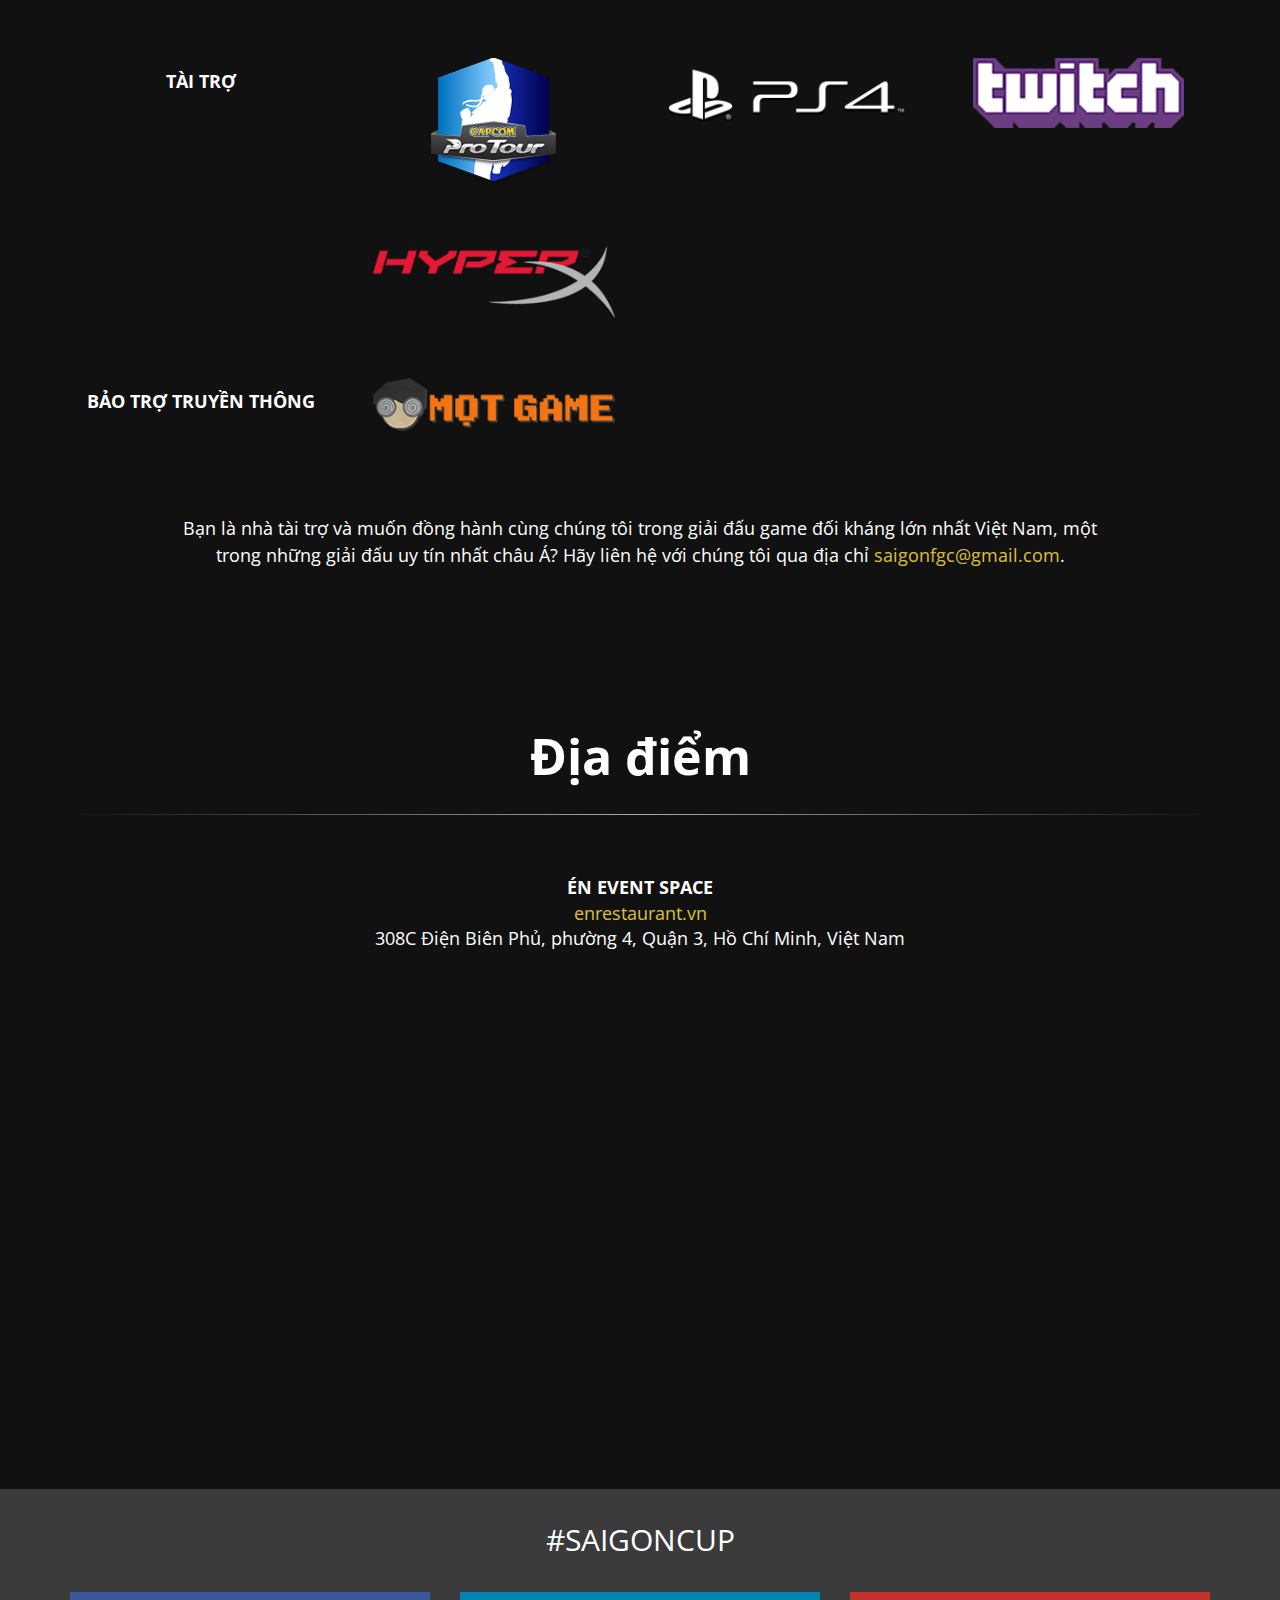
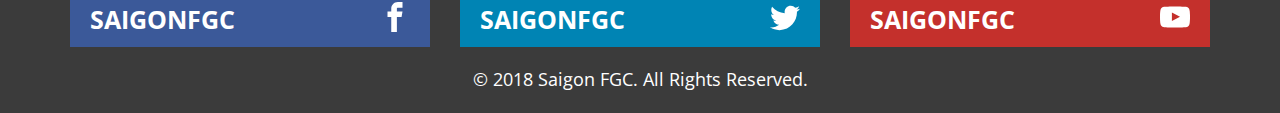
==== commit dae91585: "Update documentation" ====
--- a/index.html
+++ b/index.html
@@ -1,7 +1 @@
-<!doctype html> <html> <head> <meta content="IE=edge" http-equiv=X-UA-Compatible> <meta charset=utf-8> <meta name=viewport content="width=device-width, initial-scale=1, shrink-to-fit=no"> <link rel=apple-touch-icon sizes=180x180 href="/apple-touch-icon.png"> <link rel=icon type="image/png" sizes=32x32 href="/favicon-32x32.png"> <link rel=icon type="image/png" sizes=16x16 href="/favicon-16x16.png"> <link rel=manifest href="/site.webmanifest"> <link rel=mask-icon href="/safari-pinned-tab.svg" color="#5bbad5"> <meta name=msapplication-TileColor content="#da532c"> <meta name=theme-color content="#ffffff"> <title>Saigon Cup 2018</title> <meta property="og:image" content="https://saigoncup2017.sf-vietnam.com/images/trailer.png"/> <meta property="og:description" content="Giải game đối kháng lớn nhất Việt Nam"/> <link rel=stylesheet href="https://maxcdn.bootstrapcdn.com/bootstrap/3.3.7/css/bootstrap.min.css" integrity="sha384-BVYiiSIFeK1dGmJRAkycuHAHRg32OmUcww7on3RYdg4Va+PmSTsz/K68vbdEjh4u" crossorigin=anonymous> <link href="https://fonts.googleapis.com/css?family=Open+Sans:400,800|Oswald" rel=stylesheet> <link href="/stylesheets/fonts.css" rel=stylesheet /> <link href="/stylesheets/site.css" rel=stylesheet /> </head> <body class=index> <svg style="position: absolute; width: 0; height: 0; overflow: hidden;" version="1.1" xmlns="http://www.w3.org/2000/svg" xmlns:xlink="http://www.w3.org/1999/xlink"> <defs> <symbol id=icon-fakebook viewBox="0 0 32 32"> <title>fakebook</title> <path d="M19 6h5v-6h-5c-3.86 0-7 3.14-7 7v3h-4v6h4v16h6v-16h5l1-6h-6v-3c0-0.542 0.458-1 1-1z"></path> </symbol> <symbol id=icon-twatter viewBox="0 0 32 32"> <title>twatter</title> <path d="M32 7.075c-1.175 0.525-2.444 0.875-3.769 1.031 1.356-0.813 2.394-2.1 2.887-3.631-1.269 0.75-2.675 1.3-4.169 1.594-1.2-1.275-2.906-2.069-4.794-2.069-3.625 0-6.563 2.938-6.563 6.563 0 0.512 0.056 1.012 0.169 1.494-5.456-0.275-10.294-2.888-13.531-6.862-0.563 0.969-0.887 2.1-0.887 3.3 0 2.275 1.156 4.287 2.919 5.463-1.075-0.031-2.087-0.331-2.975-0.819 0 0.025 0 0.056 0 0.081 0 3.181 2.263 5.838 5.269 6.437-0.55 0.15-1.131 0.231-1.731 0.231-0.425 0-0.831-0.044-1.237-0.119 0.838 2.606 3.263 4.506 6.131 4.563-2.25 1.762-5.075 2.813-8.156 2.813-0.531 0-1.050-0.031-1.569-0.094 2.913 1.869 6.362 2.95 10.069 2.95 12.075 0 18.681-10.006 18.681-18.681 0-0.287-0.006-0.569-0.019-0.85 1.281-0.919 2.394-2.075 3.275-3.394z"></path> </symbol> <symbol id=icon-jewtube viewBox="0 0 32 32"> <title>jewtube</title> <path d="M31.681 9.6c0 0-0.313-2.206-1.275-3.175-1.219-1.275-2.581-1.281-3.206-1.356-4.475-0.325-11.194-0.325-11.194-0.325h-0.012c0 0-6.719 0-11.194 0.325-0.625 0.075-1.987 0.081-3.206 1.356-0.963 0.969-1.269 3.175-1.269 3.175s-0.319 2.588-0.319 5.181v2.425c0 2.587 0.319 5.181 0.319 5.181s0.313 2.206 1.269 3.175c1.219 1.275 2.819 1.231 3.531 1.369 2.563 0.244 10.881 0.319 10.881 0.319s6.725-0.012 11.2-0.331c0.625-0.075 1.988-0.081 3.206-1.356 0.962-0.969 1.275-3.175 1.275-3.175s0.319-2.587 0.319-5.181v-2.425c-0.006-2.588-0.325-5.181-0.325-5.181zM12.694 20.15v-8.994l8.644 4.513-8.644 4.481z"></path> </symbol> </defs> </svg> <div class=header id=head> <nav id=top-nav class="navbar navbar-fixed-top"> <div class=container> <div class="navbar-header hidden-xs hidden-sm"> <a class=navbar-brand href="#head"> <img src="/images/sgc-logo-small.png" alt="Sgc logo small"/> </a> </div> <ul class="nav navbar-nav navbar-right"> <li class=xs-left> <a id=language-picker href="/en"> <img src="/images/en.png" alt=En /> <span>ENG</span> </a> </li> <li><a class="small-nav hidden-xs" href="#about">Giới thiệu</a></li> <li><a class="small-nav hidden-xs" href="#games">Tựa game</a></li> <li><a class="small-nav hidden-xs" href="#rules">Thể thức</a></li> <li><a class="small-nav hidden-xs" href="#sponsors">tài trợ</a></li> <li><a class="small-nav hidden-xs" href="#venue">Địa điểm</a></li> <li class=xs-right><a target=_blank rel=noopener href="https://smash.gg/sgc18" class="register btn">Đăng ký</a></li> </ul> </div> </nav> <div class=container> <div class=row> <div class=col-xs-12> <img src="/images/sgc-logo.png" class="main-logo img-responsive" alt="Sgc logo"/> </div> <div class=col-xs-12> <p class=subheader> <span class=date>21-22.04.2018</span><br> Én Event Space </p> </div> </div> <div class="row text-center"> <div class=col-xs-12> <a target=_blank rel=noopener href="https://smash.gg/sgc18" class="btn register-now">Đăng ký ngay</a> </div> </div> </div> </div> <div class="container content"> <div class=row> <div id=about class=col-xs-12> <h1>Saigon Cup là gì?</h1> <p>Ra đời từ năm 2014 với mục đích nâng tầm cộng đồng game đối kháng Việt, cộng đồng game đối kháng tại thành phố Hồ Chí Minh với ước mơ vươn mình ra biển lớn đã cùng nhau tạo nên một giải đấu quốc tế ngay tại Việt Nam, điều mà trước đó và cho đến nay chưa có một nhà tổ chức nào khác ở Việt Nam làm được. Với sự hậu thuẫn từ phía chính nhà sản xuất Capcom, 2018 là năm thứ tư giải đấu Street Fighter tại Saigon Cup được đưa vào hệ thống <a target=_blank rel=noopener href="http://capcomprotour.com/schedule/">Capcom Pro Tour</a> qua đó thu hút rất nhiều những hảo thủ tầm cỡ trong khu vực và thế giới đến tranh tài. </p> <p>Ngoài Street Fighter V: Arcade Edition thì Saigon Cup 2018 còn là nơi quy tụ những gương mặt ưu tú nhất tại Việt Nam ở 3 dòng game đối kháng khác là Tekken 7, Dragon Ball FighterZ và Guilty Gear Xrd REVELATOR 2. Nếu bạn là người yêu game đối kháng hay đơn giản chỉ là một khán giả luôn tò mò vè thế giới game đối kháng tại Việt Nam, Saigon Cup chính là nơi để tất cả cùng hội tụ với niềm đam mê bất tận dành cho dòng game tuyệt vời này. </p> <img src="/images/pornchannnnn.png" class="trailer center-block img-responsive" alt=Pornchannnnn /> </div> </div> <div class=row> <div id=games class=col-xs-12> <h1>Game thi đấu</h1> </div> </div> <div class="row game-list-row"> <div class="col-sm-12 col-md-4"> <div class=game-logo-wrapper> <img src="/images/sf-3v3-logo.png" alt="Sf 3v3 logo"/> </div> <p> Đồng đội 3on3 (21/4) </p> </div> <div class="col-sm-12 col-md-4"> <div class=game-logo-wrapper> <img src="/images/t7-logo.png" alt="T7 logo"/> </div> <p>Cá nhân (21/4)</p> </div> <div class="col-sm-12 col-md-4"> <div class=game-logo-wrapper> <img src="/images/gg-logo.png" alt="Gg logo"/> </div> <p>Cá nhân (21/4)</p> </div> <div class="col-sm-12 col-md-4 col-md-offset-2"> <div class=game-logo-wrapper> <img src="/images/sf-logo.png" alt="Sf logo"/> </div> <p> Cá nhân (CPT Ranking - 22/4) </p> </div> <div class="col-sm-12 col-md-4"> <div class=game-logo-wrapper> <img src="/images/dbfz-logo.png" alt="Dbfz logo"/> </div> <p>Cá nhân (22/4)</p> </div> <div class=col-xs-12> <p class=subtext> Giải đấu sẽ được truyền hình trực tiếp tại <a target=_blank rel=noopener href="https://www.twitch.tv/saigonfgc">twitch.tv/saigonfgc</a>. Lịch thi đấu cũng như lịch stream sẽ có trước giải 1 tuần. </p> </div> <div class=col-xs-12> <a target=_blank rel=noopener href="https://smash.gg/sgc18" class="btn register-now">Đăng ký ngay</a> </div> </div> <div class=row> <div id=rules class=col-xs-12> <h1>Thể thức & quy định</h1> </div> <div class="col-sm-12 col-md-10 col-md-offset-1 col-lg-offset-2 col-lg-8 rules"> <p> 1. Tất cả 5 giải sẽ thi đấu dưới hình thức loại kép (double elimination) với nền máy là SONY PlayStation&nbsp;4. </p> <p> 2. Tất cả các trận đấu sẽ diễn ra với thể thức BO3 (đánh 3 lấy 2). Riêng top 8 của Street Fighter V Arcade Edition (cá nhân) diễn ra với thể thức BO5 (đánh 5 lấy 3). Ngoài ra các trận winner final, loser final và grand final của Tekken 7, Guilty Gear và Dragon Ball FighterZ cũng sẽ thi đấu theo thể thức BO5. </p> <p> 3. Đối với trận chung kết tổng (Grand Final), người chơi từ nhánh thua sẽ phải thắng 2 set để giành chức vô địch cuối cùng. </p> <p> 4. Ban tổ chức cho phép người chơi đăng ký tại chỗ vào ngày thi đấu, tuy nhiên để đảm bảo cho sự kiện được diễn ra tốt nhất người chơi nên đăng ký online trước. </p> <p> 5. Bảng thi đấu sẽ được công bố 3 ngày trước ngày bắt đầu giải trên fanpage của <a target=_blank rel=noopener href="https://www.facebook.com/SaigonFGC/">Saigon FGC</a>. </p> <p> 6. Ban tổ chức sẽ cung cấp dụng cụ thi đấu sẵn tuy nhiên người chơi nên mang theo dụng cụ riêng của mình để tiện cho việc bảo quản (được phép dùng converter). </p> <p> 7. Không hút thuốc trong khu vực thi đấu để đảm bảo sức khỏe cho mọi người. </p> </div> </div> <div class=row> <div class=col-xs-12> <h1>Giải thưởng</h1> </div> <div class="col-sm-12 col-md-10 col-md-offset-1 col-lg-offset-2 col-lg-8 prizes"> <p>100% lệ phí sẽ được đưa vào quỹ giải thưởng. Riêng Street Fighter V (cá nhân) thì ngoài tiền thưởng và hiện vật, người chơi lọt vào top 16 sẽ có điểm Capcom Pro Tour. Tiền thưởng hoặc hiện vật từ nhà tài trợ sẽ được cập nhật liên tục tại trang chủ của giải đấu và fanpage Saigon FGC. </p> <p>Cơ cấu tiền thưởng cho mỗi giải như sau:</p> <div> 1. Street Fighter V Arcade Edition (cá nhân):<br/> <ul class=prize-list> <li>Vô địch: 5 triệu VNĐ</li> <li>Á quân: 3 triệu VNĐ</li> <li>Hạng 3: 2 triệu VNĐ</li> </ul> </div> <div> 2. Các giải cá nhân khác (Tekken, Guilty Gear, Dragon Ball):<br/> <ul class=prize-list> <li>Vô địch: 3 triệu VNĐ + 1 tai nghe HyperX</li> </ul> </div> <div> 3. Street Fighter V Arcade Edition (đồng đội):<br/> <ul class=prize-list> <li>Vô địch: 100% tổng tiền lệ phí</li> </ul> </div> </div> </div> <div class=row> <div id=sponsors class=col-xs-12> <h1>Tổ chức & tài trợ</h1> </div> </div> <div class="row organizers-row"> <div class=col-md-3> <p>Tổ chức</p> </div> <div class=col-md-3> <a target=_blank rel=noopener href="https://www.facebook.com/SaigonFGC/"> <img src="/images/sgfgc-logo.png" class="center-block img-responsive" alt="Sgfgc logo"/> </a> </div> </div> <div class="row organizers-row"> <div class=col-md-3> <p>tài trợ</p> </div> <div class=col-md-3> <img src="/images/protour-logo.png" class="center-block img-responsive" alt="Protour logo"/> </div> <div class=col-md-3> <img src="/images/ps4-logo.png" class="center-block img-responsive" alt="Ps4 logo"/> </div> <div class=col-md-3> <img src="/images/twitch-logo.png" class="center-block img-responsive" alt="Twitch logo"/> </div> </div> <div class="row organizers-row"> <div class="col-md-offset-3 col-md-3"> <img src="/images/hyperx-logo.png" class="center-block img-responsive" alt="Hyperx logo"/> </div> </div> <div class="row organizers-row"> <div class=col-md-3> <p>Bảo trợ truyền thông</p> </div> <div class=col-md-3> <img src="/images/motgame-logo.png" class="center-block img-responsive" alt="Motgame logo"/> </div> </div> <div class=row> <div class="col-md-12 col-lg-10 col-lg-offset-1"> <p>Bạn là nhà tài trợ và muốn đồng hành cùng chúng tôi trong giải đấu game đối kháng lớn nhất Việt Nam, một trong những giải đấu uy tín nhất châu Á? Hãy liên hệ với chúng tôi qua địa chỉ <a href="mailto:saigonfgc@gmail.com">saigonfgc@gmail.com</a>. </p> </div> </div> <div class=row> <div id=venue class=col-xs-12> <h1>Địa điểm</h1> </div> <div class=col-xs-12> <div class=venue-name>ÉN EVENT SPACE</div> <a class=venue-link href="INFINITY GAME ZONE PHÚ THỌ" target=_blank rel=noopener>enrestaurant.vn</a> <div>308C Điện Biên Phủ, phường 4, Quận 3, Hồ Chí Minh, Việt Nam</div> </div> <div class="col-md-12 col-lg-10 col-lg-offset-1 map"> <iframe src="https://www.google.com/maps/embed?pb=!1m18!1m12!1m3!1d3919.457938322113!2d106.68078181524726!3d10.776195692321664!2m3!1f0!2f0!3f0!3m2!1i1024!2i768!4f13.1!3m3!1m2!1s0x31752f242e0f0ffd%3A0xc57f4a5451ba4e36!2zTmjDoCBow6BuZyDDiW4gVGVhIEhvdXNlICYgUmVzdGF1cmFudA!5e0!3m2!1sen!2s!4v1519562458910" width="100%" height=450 frameborder=0 style="border:0" allowfullscreen></iframe> </div> </div> </div> <div class=footer> <div class=container> <div class=row> <div class="col-xs-12 hashtag"> #SAIGONCUP </div> <div class="col-xs-12 col-sm-4"> <a class="s-link fakebook" target=_blank rel=noopener href="https://www.facebook.com/SaigonFGC/"> <span>SAIGONFGC</span> <svg class="icon icon-fakebook"><use xlink:href="#icon-fakebook"></use></svg> </a> </div> <div class="col-xs-12 col-sm-4"> <a class="s-link twatter" target=_blank rel=noopener href="https://twitter.com/saigonfgc"> <span>SAIGONFGC</span> <svg class="icon icon-twatter"><use xlink:href="#icon-twatter"></use></svg> </a> </div> <div class="col-xs-12 col-sm-4"> <a class="s-link jewtube" target=_blank rel=noopener href="https://www.youtube.com/channel/UCXKJS58sqzsy0ntJgH3YCXQ"> <span>SAIGONFGC</span> <svg class="icon icon-jewtube"><use xlink:href="#icon-jewtube"></use></svg> </a> </div> <div class="col-xs-12 copyright"> &copy; 2018 Saigon FGC. All Rights Reserved. </div> </div> </div> </div> <script src="https://ajax.googleapis.com/ajax/libs/jquery/3.1.1/jquery.min.js"></script> <script src="https://maxcdn.bootstrapcdn.com/bootstrap/3.3.7/js/bootstrap.min.js" integrity=sha384-Tc5IQib027qvyjSMfHjOMaLkfuWVxZxUPnCJA7l2mCWNIpG9mGCD8wGNIcPD7Txa crossorigin=anonymous></script> <script>
-      $('#top-nav').affix({
-        offset: {
-          top: 1
-        }
-      });
-    </script> <script src="/javascripts/shoryuken.js"></script> </body> </html>+<!doctype html> <html> <head> <meta content="IE=edge" http-equiv=X-UA-Compatible> <meta charset=utf-8> <meta name=viewport content="width=device-width, initial-scale=1, shrink-to-fit=no"> <link rel=apple-touch-icon sizes=180x180 href="/apple-touch-icon.png"> <link rel=icon type="image/png" sizes=32x32 href="/favicon-32x32.png"> <link rel=icon type="image/png" sizes=16x16 href="/favicon-16x16.png"> <link rel=manifest href="/site.webmanifest"> <link rel=mask-icon href="/safari-pinned-tab.svg" color="#5bbad5"> <meta name=msapplication-TileColor content="#da532c"> <meta name=theme-color content="#ffffff"> <title>Saigon Cup 2018</title> <meta property="og:image" content="https://saigoncup2017.sf-vietnam.com/images/trailer.png"/> <meta property="og:description" content="Giải game đối kháng lớn nhất Việt Nam"/> <link rel=stylesheet href="https://maxcdn.bootstrapcdn.com/bootstrap/3.3.7/css/bootstrap.min.css" integrity="sha384-BVYiiSIFeK1dGmJRAkycuHAHRg32OmUcww7on3RYdg4Va+PmSTsz/K68vbdEjh4u" crossorigin=anonymous> <link href="https://fonts.googleapis.com/css?family=Open+Sans:400,800|Oswald" rel=stylesheet> <link href="/stylesheets/fonts.css" rel=stylesheet /> <link href="/stylesheets/site.css" rel=stylesheet /> </head> <body class=index> <svg style="position: absolute; width: 0; height: 0; overflow: hidden;" version="1.1" xmlns="http://www.w3.org/2000/svg" xmlns:xlink="http://www.w3.org/1999/xlink"> <defs> <symbol id=icon-fakebook viewBox="0 0 32 32"> <title>fakebook</title> <path d="M19 6h5v-6h-5c-3.86 0-7 3.14-7 7v3h-4v6h4v16h6v-16h5l1-6h-6v-3c0-0.542 0.458-1 1-1z"></path> </symbol> <symbol id=icon-twatter viewBox="0 0 32 32"> <title>twatter</title> <path d="M32 7.075c-1.175 0.525-2.444 0.875-3.769 1.031 1.356-0.813 2.394-2.1 2.887-3.631-1.269 0.75-2.675 1.3-4.169 1.594-1.2-1.275-2.906-2.069-4.794-2.069-3.625 0-6.563 2.938-6.563 6.563 0 0.512 0.056 1.012 0.169 1.494-5.456-0.275-10.294-2.888-13.531-6.862-0.563 0.969-0.887 2.1-0.887 3.3 0 2.275 1.156 4.287 2.919 5.463-1.075-0.031-2.087-0.331-2.975-0.819 0 0.025 0 0.056 0 0.081 0 3.181 2.263 5.838 5.269 6.437-0.55 0.15-1.131 0.231-1.731 0.231-0.425 0-0.831-0.044-1.237-0.119 0.838 2.606 3.263 4.506 6.131 4.563-2.25 1.762-5.075 2.813-8.156 2.813-0.531 0-1.050-0.031-1.569-0.094 2.913 1.869 6.362 2.95 10.069 2.95 12.075 0 18.681-10.006 18.681-18.681 0-0.287-0.006-0.569-0.019-0.85 1.281-0.919 2.394-2.075 3.275-3.394z"></path> </symbol> <symbol id=icon-jewtube viewBox="0 0 32 32"> <title>jewtube</title> <path d="M31.681 9.6c0 0-0.313-2.206-1.275-3.175-1.219-1.275-2.581-1.281-3.206-1.356-4.475-0.325-11.194-0.325-11.194-0.325h-0.012c0 0-6.719 0-11.194 0.325-0.625 0.075-1.987 0.081-3.206 1.356-0.963 0.969-1.269 3.175-1.269 3.175s-0.319 2.588-0.319 5.181v2.425c0 2.587 0.319 5.181 0.319 5.181s0.313 2.206 1.269 3.175c1.219 1.275 2.819 1.231 3.531 1.369 2.563 0.244 10.881 0.319 10.881 0.319s6.725-0.012 11.2-0.331c0.625-0.075 1.988-0.081 3.206-1.356 0.962-0.969 1.275-3.175 1.275-3.175s0.319-2.587 0.319-5.181v-2.425c-0.006-2.588-0.325-5.181-0.325-5.181zM12.694 20.15v-8.994l8.644 4.513-8.644 4.481z"></path> </symbol> </defs> </svg> <div class=header id=head> <nav id=top-nav class="navbar navbar-fixed-top"> <div class=container> <div class="navbar-header hidden-xs hidden-sm"> <a class=navbar-brand href="#head"> <img src="/images/sgc-logo-small.png" alt="Sgc logo small"/> </a> </div> <ul class="nav navbar-nav navbar-right"> <li class=xs-left> <a class=small-nav id=language-picker href="/en"> <img src="/images/en.png" alt=En /> <span>ENG</span> </a> </li> <li><a class="small-nav hidden-xs" href="#about">Giới thiệu</a></li> <li><a class="small-nav hidden-xs" href="#games">Tựa game</a></li> <li><a class="small-nav hidden-xs" href="#rules">Thể thức</a></li> <li><a class="small-nav hidden-xs" href="#sponsors">tài trợ</a></li> <li><a class="small-nav hidden-xs" href="#venue">Địa điểm</a></li> <li class=xs-right><a target=_blank rel=noopener href="https://smash.gg/sgc18" class="register btn">Đăng ký</a></li> </ul> </div> </nav> <div class=container> <div class=row> <div class=col-xs-12> <img src="/images/sgc-logo.png" class="main-logo img-responsive" alt="Sgc logo"/> </div> <div class=col-xs-12> <p class=subheader> <span class=date>21-22.04.2018</span><br> Én Event Space </p> </div> </div> <div class="row text-center"> <div class=col-xs-12> <a target=_blank rel=noopener href="https://smash.gg/sgc18" class="btn register-now">Đăng ký ngay</a> </div> </div> </div> </div> <div class="container content"> <div class=row> <div id=about class=col-xs-12> <h1>Saigon Cup là gì?</h1> <p>Ra đời từ năm 2014 với mục đích nâng tầm cộng đồng game đối kháng Việt, cộng đồng game đối kháng tại thành phố Hồ Chí Minh với ước mơ vươn mình ra biển lớn đã cùng nhau tạo nên một giải đấu quốc tế ngay tại Việt Nam, điều mà trước đó và cho đến nay chưa có một nhà tổ chức nào khác ở Việt Nam làm được. Với sự hậu thuẫn từ phía chính nhà sản xuất Capcom, 2018 là năm thứ tư giải đấu Street Fighter tại Saigon Cup được đưa vào hệ thống <a target=_blank rel=noopener href="http://capcomprotour.com/schedule/">Capcom Pro Tour</a> qua đó thu hút rất nhiều những hảo thủ tầm cỡ trong khu vực và thế giới đến tranh tài. </p> <p>Ngoài Street Fighter V: Arcade Edition thì Saigon Cup 2018 còn là nơi quy tụ những gương mặt ưu tú nhất tại Việt Nam ở 3 dòng game đối kháng khác là Tekken 7, Dragon Ball FighterZ và Guilty Gear Xrd REVELATOR 2. Nếu bạn là người yêu game đối kháng hay đơn giản chỉ là một khán giả luôn tò mò vè thế giới game đối kháng tại Việt Nam, Saigon Cup chính là nơi để tất cả cùng hội tụ với niềm đam mê bất tận dành cho dòng game tuyệt vời này. </p> <img src="/images/pornchannnnn.png" class="trailer center-block img-responsive" alt=Pornchannnnn /> </div> </div> <div class=row> <div id=games class=col-xs-12> <h1>Game thi đấu</h1> </div> </div> <div class="row game-list-row"> <div class="col-sm-12 col-md-4"> <div class=game-logo-wrapper> <img src="/images/sf-3v3-logo.png" alt="Sf 3v3 logo"/> </div> <p> Đồng đội 3on3 (21/4) </p> </div> <div class="col-sm-12 col-md-4"> <div class=game-logo-wrapper> <img src="/images/t7-logo.png" alt="T7 logo"/> </div> <p>Cá nhân (21/4)</p> </div> <div class="col-sm-12 col-md-4"> <div class=game-logo-wrapper> <img src="/images/gg-logo.png" alt="Gg logo"/> </div> <p>Cá nhân (21/4)</p> </div> <div class="col-sm-12 col-md-4 col-md-offset-2"> <div class=game-logo-wrapper> <img src="/images/sf-logo.png" alt="Sf logo"/> </div> <p> Cá nhân (CPT Ranking - 22/4) </p> </div> <div class="col-sm-12 col-md-4"> <div class=game-logo-wrapper> <img src="/images/dbfz-logo.png" alt="Dbfz logo"/> </div> <p>Cá nhân (22/4)</p> </div> <div class=col-xs-12> <p class=subtext> Giải đấu sẽ được truyền hình trực tiếp tại <a target=_blank rel=noopener href="https://www.twitch.tv/saigonfgc">twitch.tv/saigonfgc</a>. Lịch thi đấu cũng như lịch stream sẽ có trước giải 1 tuần. </p> </div> <div class=col-xs-12> <a target=_blank rel=noopener href="https://smash.gg/sgc18" class="btn register-now">Đăng ký ngay</a> </div> </div> <div class=row> <div id=rules class=col-xs-12> <h1>Thể thức & quy định</h1> </div> <div class="col-sm-12 col-md-10 col-md-offset-1 col-lg-offset-2 col-lg-8 rules"> <p> 1. Tất cả 5 giải sẽ thi đấu dưới hình thức loại kép (double elimination) với nền máy là SONY PlayStation&nbsp;4. </p> <p> 2. Tất cả các trận đấu sẽ diễn ra với thể thức BO3 (đánh 3 lấy 2). Riêng top 8 của Street Fighter V Arcade Edition (cá nhân) diễn ra với thể thức BO5 (đánh 5 lấy 3). Ngoài ra các trận winner final, loser final và grand final của Tekken 7, Guilty Gear và Dragon Ball FighterZ cũng sẽ thi đấu theo thể thức BO5. </p> <p> 3. Đối với trận chung kết tổng (Grand Final), người chơi từ nhánh thua sẽ phải thắng 2 set để giành chức vô địch cuối cùng. </p> <p> 4. Ban tổ chức cho phép người chơi đăng ký tại chỗ vào ngày thi đấu, tuy nhiên để đảm bảo cho sự kiện được diễn ra tốt nhất người chơi nên đăng ký online trước. </p> <p> 5. Bảng thi đấu sẽ được công bố 3 ngày trước ngày bắt đầu giải trên fanpage của <a target=_blank rel=noopener href="https://www.facebook.com/SaigonFGC/">Saigon FGC</a>. </p> <p> 6. Ban tổ chức sẽ cung cấp dụng cụ thi đấu sẵn tuy nhiên người chơi nên mang theo dụng cụ riêng của mình để tiện cho việc bảo quản (được phép dùng converter). </p> <p> 7. Không hút thuốc trong khu vực thi đấu để đảm bảo sức khỏe cho mọi người. </p> </div> </div> <div class=row> <div class=col-xs-12> <h1>Giải thưởng</h1> </div> <div class="col-sm-12 col-md-10 col-md-offset-1 col-lg-offset-2 col-lg-8 prizes"> <p>100% lệ phí sẽ được đưa vào quỹ giải thưởng. Riêng Street Fighter V (cá nhân) thì ngoài tiền thưởng và hiện vật, người chơi lọt vào top 16 sẽ có điểm Capcom Pro Tour. Tiền thưởng hoặc hiện vật từ nhà tài trợ sẽ được cập nhật liên tục tại trang chủ của giải đấu và fanpage Saigon FGC. </p> <p>Cơ cấu tiền thưởng cho mỗi giải như sau:</p> <div> 1. Street Fighter V Arcade Edition (cá nhân):<br/> <ul class=prize-list> <li>Vô địch: 5 triệu VNĐ</li> <li>Á quân: 3 triệu VNĐ</li> <li>Hạng 3: 2 triệu VNĐ</li> </ul> </div> <div> 2. Các giải cá nhân khác (Tekken, Guilty Gear, Dragon Ball):<br/> <ul class=prize-list> <li>Vô địch: 3 triệu VNĐ + 1 tai nghe HyperX</li> </ul> </div> <div> 3. Street Fighter V Arcade Edition (đồng đội):<br/> <ul class=prize-list> <li>Vô địch: 100% tổng tiền lệ phí</li> </ul> </div> </div> </div> <div class=row> <div id=sponsors class=col-xs-12> <h1>Tổ chức & tài trợ</h1> </div> </div> <div class="row organizers-row"> <div class=col-md-3> <p>Tổ chức</p> </div> <div class=col-md-3> <a target=_blank rel=noopener href="https://www.facebook.com/SaigonFGC/"> <img src="/images/sgfgc-logo.png" class="center-block img-responsive" alt="Sgfgc logo"/> </a> </div> </div> <div class="row organizers-row"> <div class=col-md-3> <p>tài trợ</p> </div> <div class=col-md-3> <img src="/images/protour-logo.png" class="center-block img-responsive" alt="Protour logo"/> </div> <div class=col-md-3> <img src="/images/ps4-logo.png" class="center-block img-responsive" alt="Ps4 logo"/> </div> <div class=col-md-3> <img src="/images/twitch-logo.png" class="center-block img-responsive" alt="Twitch logo"/> </div> </div> <div class="row organizers-row"> <div class="col-md-offset-3 col-md-3"> <img src="/images/hyperx-logo.png" class="center-block img-responsive" alt="Hyperx logo"/> </div> </div> <div class="row organizers-row"> <div class=col-md-3> <p>Bảo trợ truyền thông</p> </div> <div class=col-md-3> <img src="/images/motgame-logo.png" class="center-block img-responsive" alt="Motgame logo"/> </div> </div> <div class=row> <div class="col-md-12 col-lg-10 col-lg-offset-1"> <p>Bạn là nhà tài trợ và muốn đồng hành cùng chúng tôi trong giải đấu game đối kháng lớn nhất Việt Nam, một trong những giải đấu uy tín nhất châu Á? Hãy liên hệ với chúng tôi qua địa chỉ <a href="mailto:saigonfgc@gmail.com">saigonfgc@gmail.com</a>. </p> </div> </div> <div class=row> <div id=venue class=col-xs-12> <h1>Địa điểm</h1> </div> <div class=col-xs-12> <div class=venue-name>ÉN EVENT SPACE</div> <a class=venue-link href="INFINITY GAME ZONE PHÚ THỌ" target=_blank rel=noopener>enrestaurant.vn</a> <div>308C Điện Biên Phủ, phường 4, Quận 3, Hồ Chí Minh, Việt Nam</div> </div> <div class="col-md-12 col-lg-10 col-lg-offset-1 map"> <iframe src="https://www.google.com/maps/embed?pb=!1m18!1m12!1m3!1d3919.457938322113!2d106.68078181524726!3d10.776195692321664!2m3!1f0!2f0!3f0!3m2!1i1024!2i768!4f13.1!3m3!1m2!1s0x31752f242e0f0ffd%3A0xc57f4a5451ba4e36!2zTmjDoCBow6BuZyDDiW4gVGVhIEhvdXNlICYgUmVzdGF1cmFudA!5e0!3m2!1sen!2s!4v1519562458910" width="100%" height=450 frameborder=0 style="border:0" allowfullscreen></iframe> </div> </div> </div> <div class=footer> <div class=container> <div class=row> <div class="col-xs-12 hashtag"> #SAIGONCUP </div> <div class="col-xs-12 col-sm-4"> <a class="s-link fakebook" target=_blank rel=noopener href="https://www.facebook.com/SaigonFGC/"> <span>SAIGONFGC</span> <svg class="icon icon-fakebook"><use xlink:href="#icon-fakebook"></use></svg> </a> </div> <div class="col-xs-12 col-sm-4"> <a class="s-link twatter" target=_blank rel=noopener href="https://twitter.com/saigonfgc"> <span>SAIGONFGC</span> <svg class="icon icon-twatter"><use xlink:href="#icon-twatter"></use></svg> </a> </div> <div class="col-xs-12 col-sm-4"> <a class="s-link jewtube" target=_blank rel=noopener href="https://www.youtube.com/channel/UCXKJS58sqzsy0ntJgH3YCXQ"> <span>SAIGONFGC</span> <svg class="icon icon-jewtube"><use xlink:href="#icon-jewtube"></use></svg> </a> </div> <div class="col-xs-12 copyright"> &copy; 2018 Saigon FGC. All Rights Reserved. </div> </div> </div> </div> <script src="https://ajax.googleapis.com/ajax/libs/jquery/3.1.1/jquery.min.js"></script> <script src="https://maxcdn.bootstrapcdn.com/bootstrap/3.3.7/js/bootstrap.min.js" integrity=sha384-Tc5IQib027qvyjSMfHjOMaLkfuWVxZxUPnCJA7l2mCWNIpG9mGCD8wGNIcPD7Txa crossorigin=anonymous></script> <script src="/javascripts/shoryuken.js"></script> </body> </html>--- a/stylesheets/site.css
+++ b/stylesheets/site.css
@@ -1 +1 @@
-body{background-color:#111;color:white;font-family:"Open Sans", sans-serif;font-size:18px}p a{color:#ddc031;text-decoration:none}p a:hover,p a:active{text-decoration:underline;color:#ddc031}p a:visited{text-decoration:none;color:#ddc031}.btn{border-radius:0;background-color:#DDC031;font-weight:bold;font-family:Oswald, sans-serif;color:white}.register-now{padding:10px 50px;font-size:30px;text-transform:uppercase}#language-picker{display:flex;flex-direction:column;justify-content:center;align-items:center}#language-picker:hover{text-decoration:none}#language-picker span{line-height:30px;font-weight:normal}.navbar-brand{height:100px;display:flex;align-items:center}.affix{background-color:#3b3b3b}nav{transition:background-color 0.5s}.header{background-image:url("/images/bg.jpg");background-size:cover;background-position:center;padding:100px 0}@media (max-width: 767px){.header{padding-left:20px}}.header .navbar{font-size:14px;border-radius:0;text-transform:uppercase;font-weight:bold;vertical-align:middle}.header .navbar .navbar-nav li a{padding-top:0;padding-bottom:0;height:100px;line-height:100px;vertical-align:middle}@media (max-width: 767px){.header .navbar .navbar-nav li a{height:50px;line-height:50px}}@media (min-width: 992px){.header .navbar .small-nav,.header .navbar .language-picker{line-height:50px}}.header .navbar .register{color:white;width:170px;height:100px;font-size:30px;text-align:center;vertical-align:middle;line-height:100px;padding:0}.header .navbar .register:hover,.header .navbar .register:active{background-color:#DDC031;color:#111}.header .navbar .register:visited{text-decoration:none;color:white}@media (max-width: 991px){.header .navbar .register{width:140px}}.header .navbar a{color:white}.header .navbar a:hover{color:#ddc031}.header .main-logo{margin:50px auto 20px auto}.header .subheader{line-height:57px;text-align:center;font-size:59px;font-family:mittelschrift, sans-serif;color:white;text-shadow:0px 0px 10px black;margin-bottom:50px;margin-top:30px}.header .subheader .date{font-size:91px}.content{text-align:center}.content h1{padding-top:100px;font-weight:bold;font-size:50px;border-bottom:1px solid transparent;padding-bottom:30px;margin-bottom:30px;-moz-border-image:-moz-linear-gradient(left, #111 0%, #aaa 50%, #111 100%);-webkit-border-image:-webkit-linear-gradient(left, #111 0%, #aaa 50%, #111 100%);border-image:linear-gradient(to right, #111 0%, #aaa 50%, #111 100%);border-image-slice:1}.content p{line-height:1.5;margin-bottom:40px;margin-top:20px}.trailer{max-height:700px}.subtext{font-size:16px}.subtext a{font-weight:bold}.rules{margin-top:20px}.rules p{text-align:left;line-height:1.5;margin-bottom:1.5em}.prizes{text-align:left}.prize-list{margin-left:50px;margin-bottom:30px}.organizers-row{margin-bottom:40px}.organizers-row p{text-transform:uppercase;font-weight:bold}.organizers-row img{padding:10px}.venue-name{margin-top:30px;font-weight:bold}.venue-link{color:#ddc031}.venue-link:visited,.venue-link:hover,.venue-link:active{color:#ddc031}.map{margin-top:30px;margin-bottom:50px}.footer{background-color:#3b3b3b}.footer .hashtag{font-size:30px;text-transform:uppercase;text-align:center;margin:30px 0}.footer .s-link{color:white;text-decoration:none;display:block;padding:10px 20px;font-size:25px;font-weight:bold}.footer .s-link svg{width:30px;height:30px;float:right;fill:currentColor}.footer .s-link.fakebook{background-color:#3b5999}.footer .s-link.fakebook:hover{color:#3b5999;background-color:white}.footer .s-link.twatter{background-color:#0084b4}.footer .s-link.twatter:hover{color:#0084b4;background-color:white}.footer .s-link.jewtube{background-color:#c4302c}.footer .s-link.jewtube:hover{color:#c4302c;background-color:white}.footer .copyright{text-align:center;padding:20px}.footer .archives{text-align:center;margin:30px 0 0 0}.footer .archives span{margin:0 10px}@media (max-width: 767px){nav li{display:inline-block}nav li.xs-right{float:right}nav li.xs-left{float:left}.content h1{padding-top:50px}}.game-logo-wrapper{height:175px;display:flex;align-items:center;justify-content:center}.game-list-row p{margin-top:5px}+body{background-color:#111;color:white;font-family:"Open Sans", sans-serif;font-size:18px}p a{color:#ddc031;text-decoration:none}p a:hover,p a:active{text-decoration:underline;color:#ddc031}p a:visited{text-decoration:none;color:#ddc031}.btn{border-radius:0;background-color:#DDC031;font-weight:bold;font-family:Oswald, sans-serif;color:white}.register-now{padding:10px 50px;font-size:30px;text-transform:uppercase}#language-picker{display:flex;flex-direction:column;justify-content:center;align-items:center}#language-picker:hover{text-decoration:none}#language-picker span{line-height:30px;font-weight:normal}.navbar-brand{height:100px;display:flex;align-items:center}nav{background-color:black}nav a.small-nav:hover{background-color:transparent}.header{background-image:url("/images/bg.jpg");background-size:cover;background-position:center;padding:100px 0}@media (max-width: 767px){.header{padding-left:20px}}.header .navbar{font-size:14px;border-radius:0;text-transform:uppercase;font-weight:bold;vertical-align:middle}.header .navbar .navbar-nav li a{padding-top:0;padding-bottom:0;height:100px;line-height:100px;vertical-align:middle}@media (max-width: 767px){.header .navbar .navbar-nav li a{height:50px;line-height:50px}}@media (min-width: 992px){.header .navbar .small-nav,.header .navbar .language-picker{line-height:50px}}.header .navbar .register{color:white;width:170px;font-size:30px;text-align:center;padding:0}.header .navbar .register:hover,.header .navbar .register:active{background-color:#DDC031;color:#111}.header .navbar .register:visited{text-decoration:none;color:white}@media (max-width: 991px){.header .navbar .register{width:140px}}.header .navbar a{color:white}.header .navbar a:hover{color:#ddc031}.header .main-logo{margin:119px auto 20px auto}.header .subheader{line-height:57px;text-align:center;font-size:59px;font-family:mittelschrift, sans-serif;color:white;text-shadow:0px 0px 10px black;margin-bottom:50px;margin-top:30px}.header .subheader .date{font-size:91px}.content{text-align:center}.content h1{padding-top:100px;font-weight:bold;font-size:50px;border-bottom:1px solid transparent;padding-bottom:30px;margin-bottom:30px;-moz-border-image:-moz-linear-gradient(left, #111 0%, #aaa 50%, #111 100%);-webkit-border-image:-webkit-linear-gradient(left, #111 0%, #aaa 50%, #111 100%);border-image:linear-gradient(to right, #111 0%, #aaa 50%, #111 100%);border-image-slice:1}.content p{line-height:1.5;margin-bottom:40px;margin-top:20px}.trailer{max-height:700px}.subtext{font-size:16px}.subtext a{font-weight:bold}.rules{margin-top:20px}.rules p{text-align:left;line-height:1.5;margin-bottom:1.5em}.prizes{text-align:left}.prize-list{margin-left:50px;margin-bottom:30px}.organizers-row{margin-bottom:40px}.organizers-row p{text-transform:uppercase;font-weight:bold}.organizers-row img{padding:10px}.venue-name{margin-top:30px;font-weight:bold}.venue-link{color:#ddc031}.venue-link:visited,.venue-link:hover,.venue-link:active{color:#ddc031}.map{margin-top:30px;margin-bottom:50px}.footer{background-color:#3b3b3b}.footer .hashtag{font-size:30px;text-transform:uppercase;text-align:center;margin:30px 0}.footer .s-link{color:white;text-decoration:none;display:block;padding:10px 20px;font-size:25px;font-weight:bold}.footer .s-link svg{width:30px;height:30px;float:right;fill:currentColor}.footer .s-link.fakebook{background-color:#3b5999}.footer .s-link.fakebook:hover{color:#3b5999;background-color:white}.footer .s-link.twatter{background-color:#0084b4}.footer .s-link.twatter:hover{color:#0084b4;background-color:white}.footer .s-link.jewtube{background-color:#c4302c}.footer .s-link.jewtube:hover{color:#c4302c;background-color:white}.footer .copyright{text-align:center;padding:20px}.footer .archives{text-align:center;margin:30px 0 0 0}.footer .archives span{margin:0 10px}@media (max-width: 767px){nav li{display:inline-block}nav li.xs-right{float:right}nav li.xs-left{float:left}.content h1{padding-top:50px}#language-picker{flex-direction:row}#language-picker span{margin-left:7px;font-weight:bold}.header .subheader{font-size:49px;margin-bottom:50px;margin-top:30px}.header .subheader .date{font-size:60px}.header .main-logo{margin-top:50px}}.game-logo-wrapper{height:175px;display:flex;align-items:center;justify-content:center}.game-list-row p{margin-top:5px}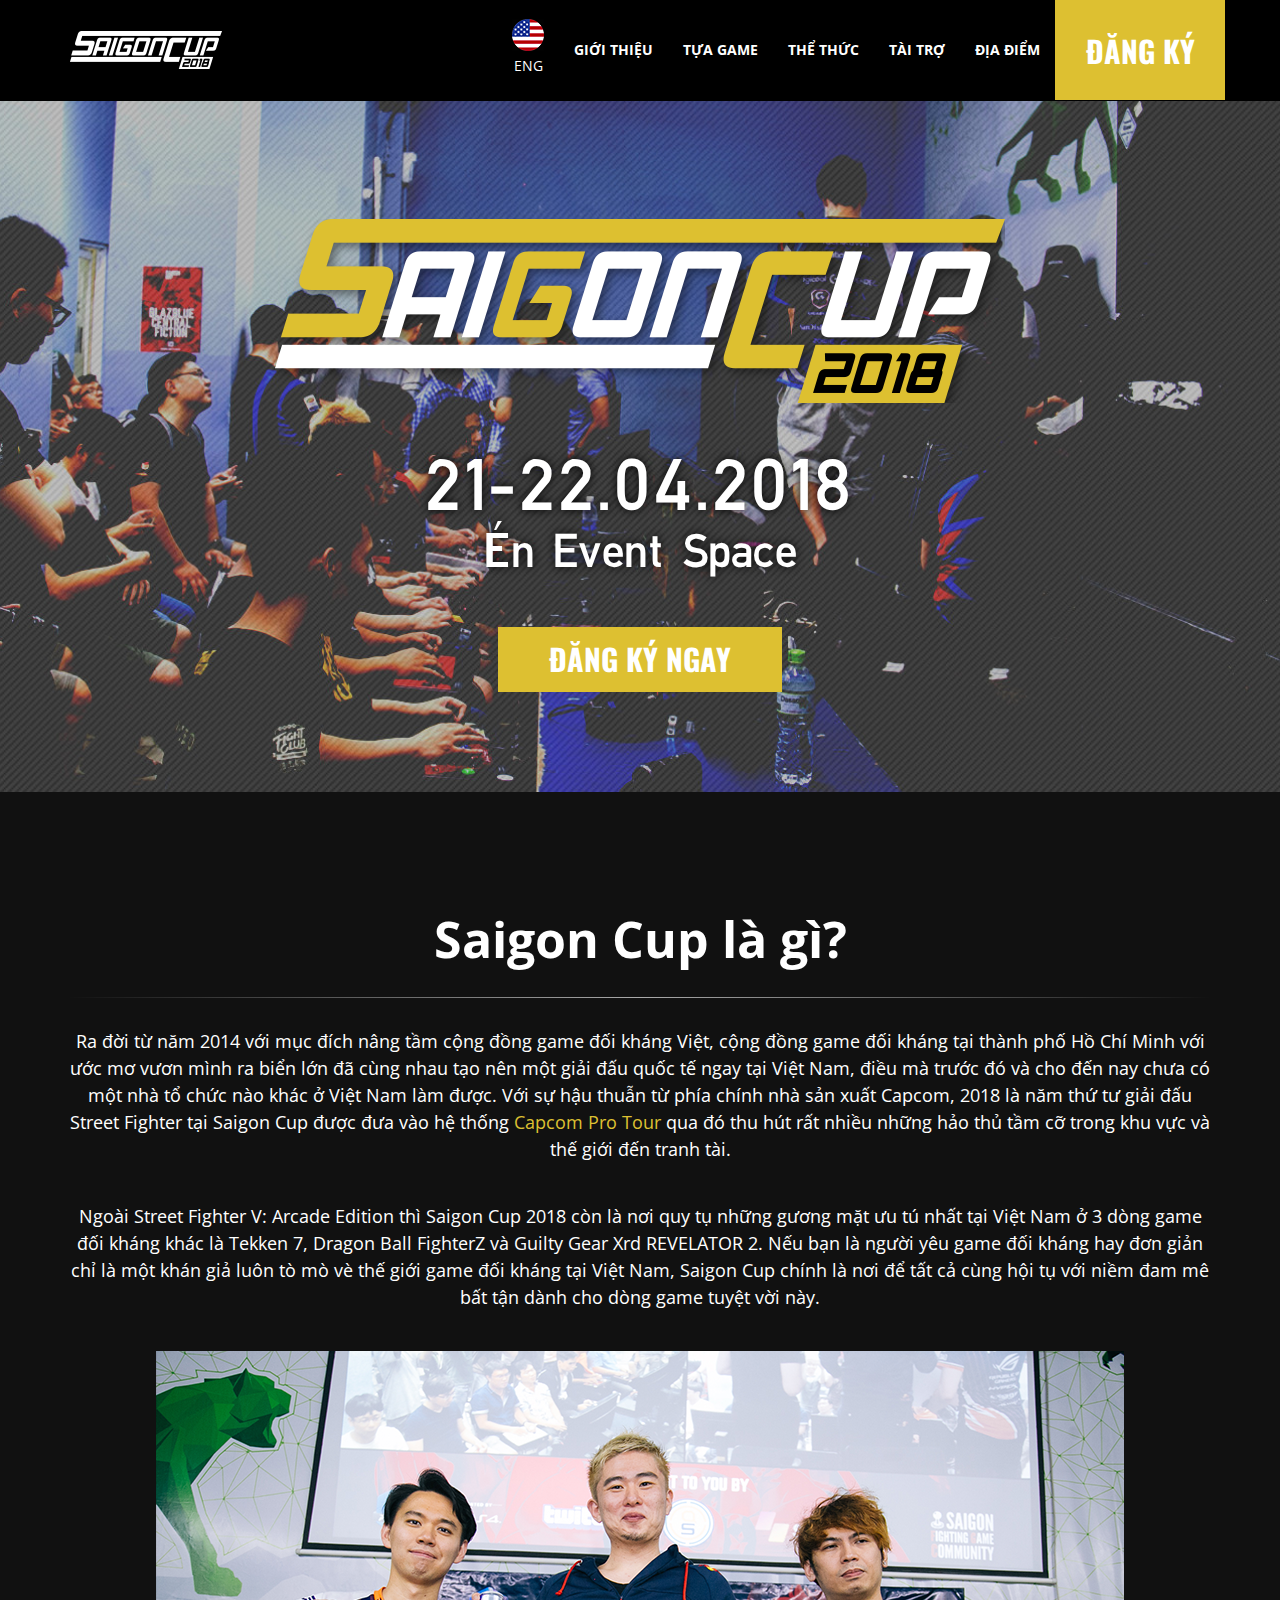
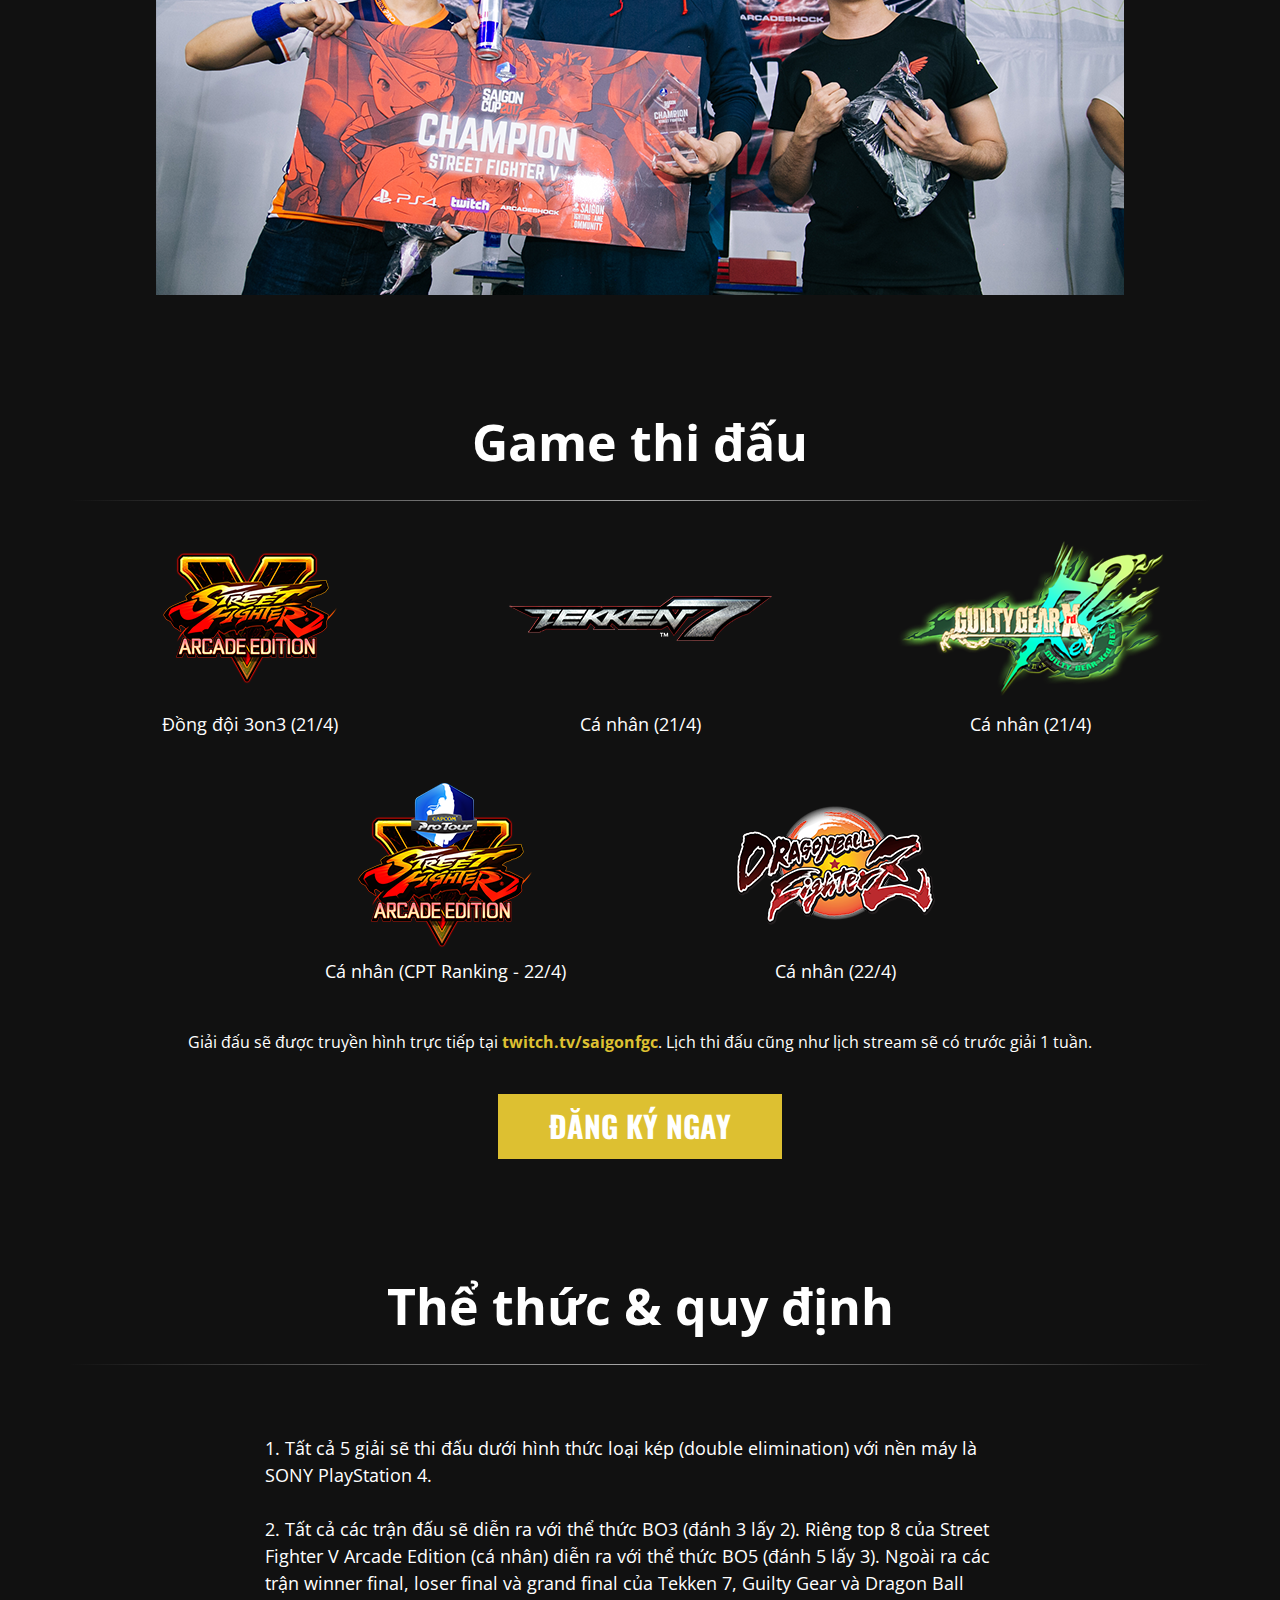
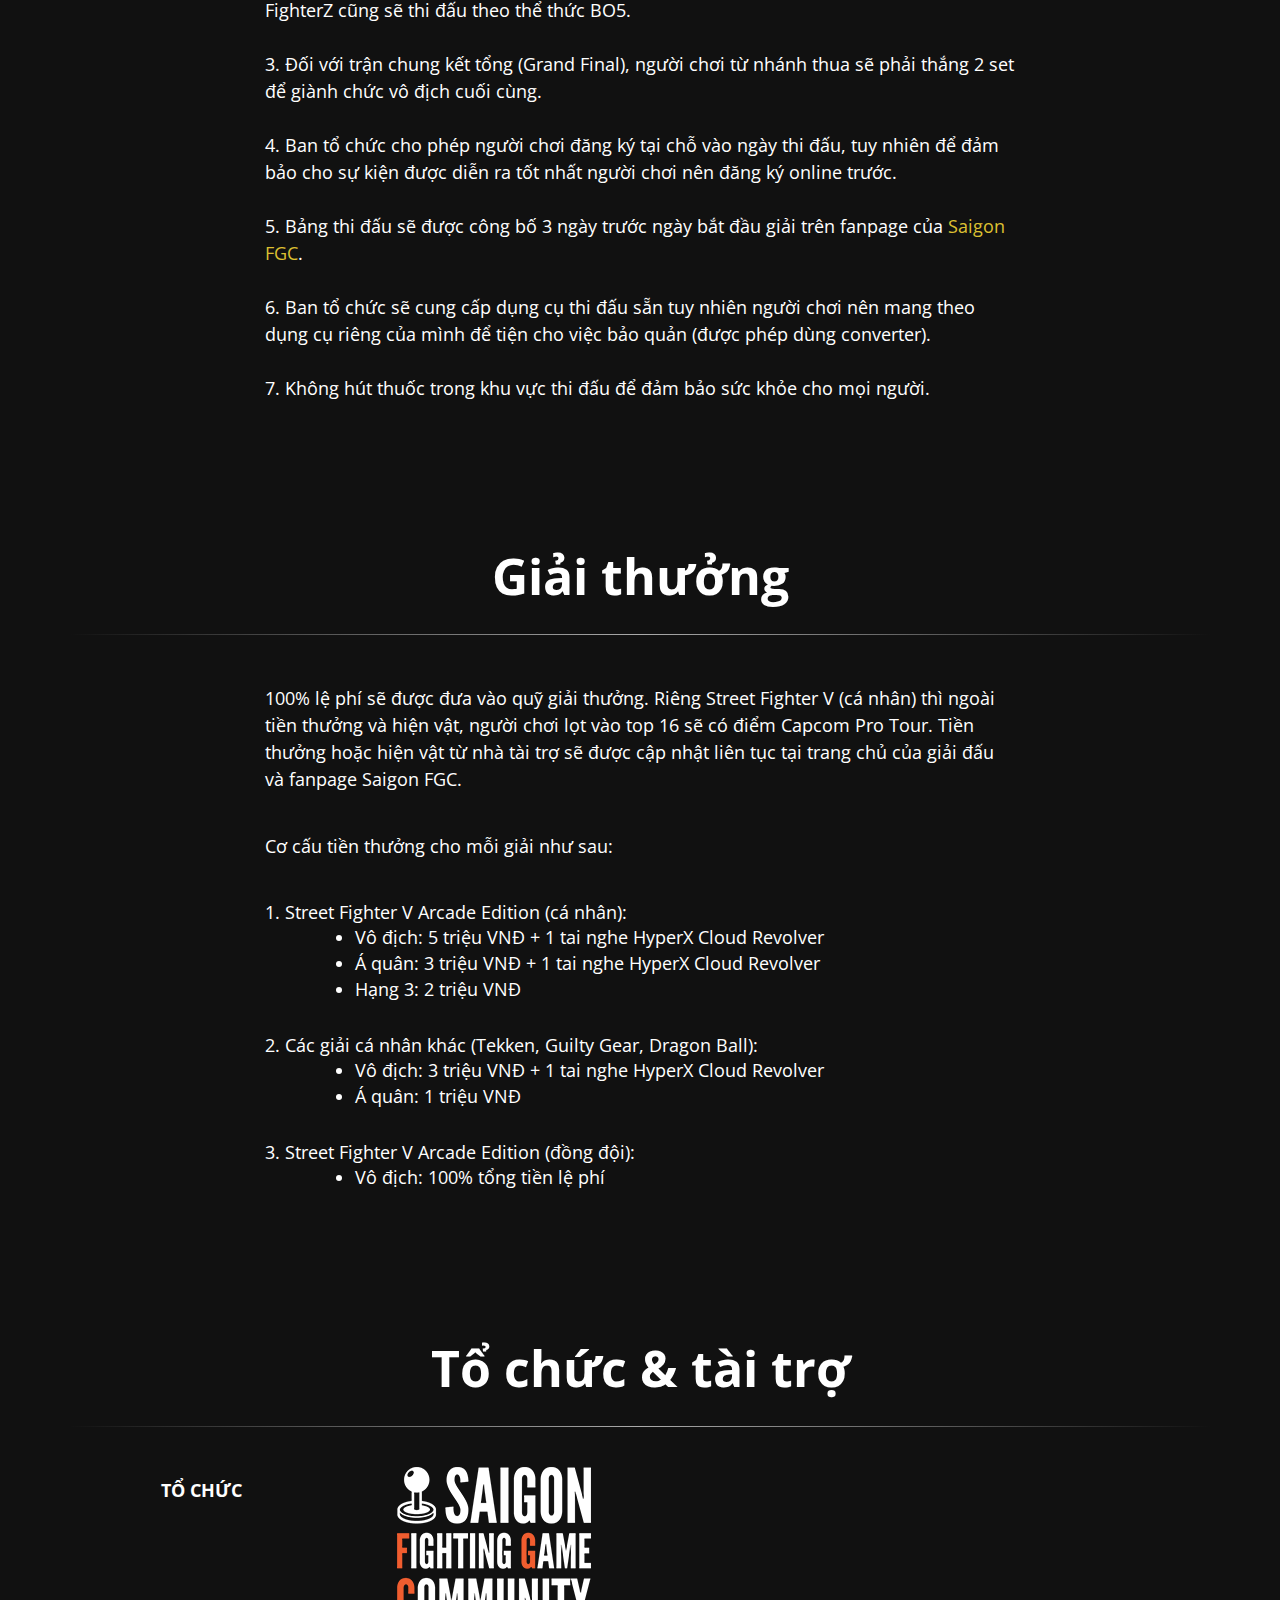
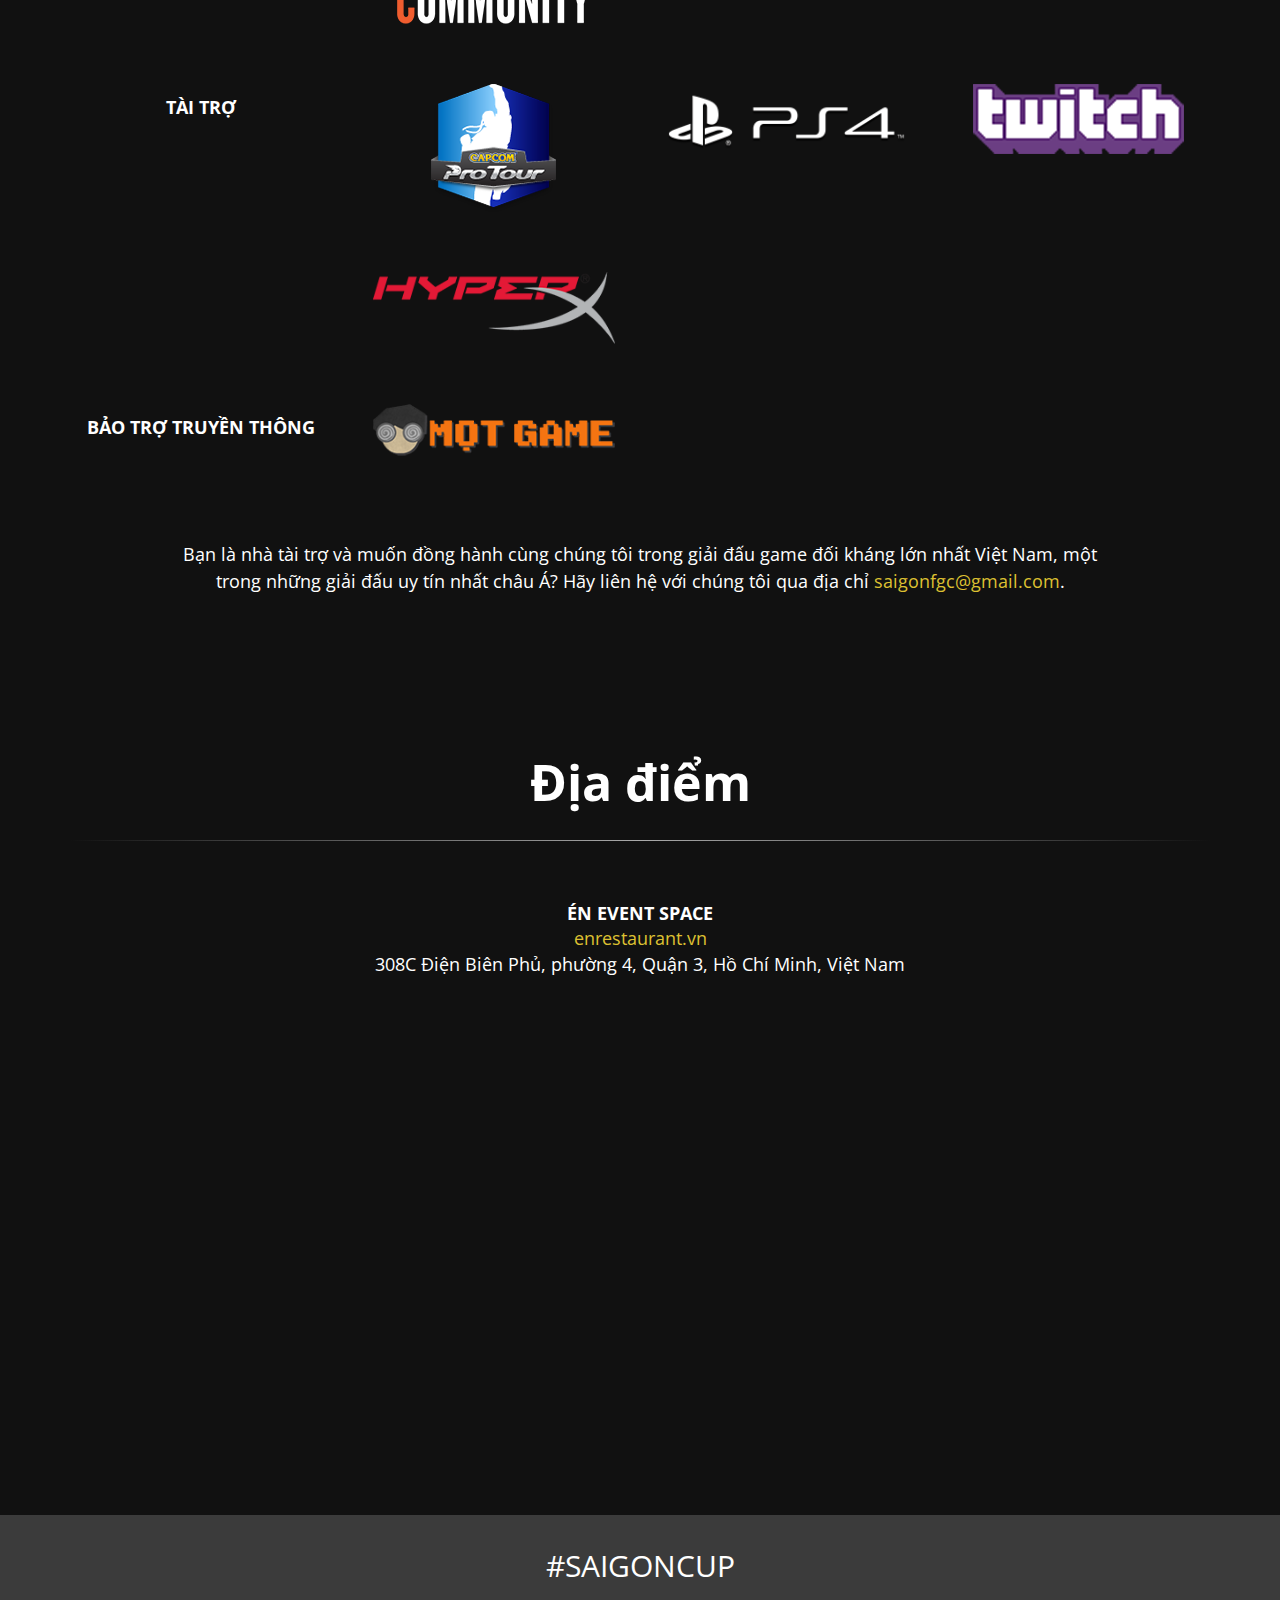
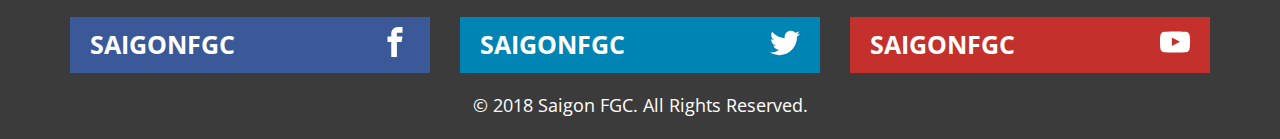
==== commit fdb727cc: "Update documentation" ====
--- a/index.html
+++ b/index.html
@@ -1 +1 @@
-<!doctype html> <html> <head> <meta content="IE=edge" http-equiv=X-UA-Compatible> <meta charset=utf-8> <meta name=viewport content="width=device-width, initial-scale=1, shrink-to-fit=no"> <link rel=apple-touch-icon sizes=180x180 href="/apple-touch-icon.png"> <link rel=icon type="image/png" sizes=32x32 href="/favicon-32x32.png"> <link rel=icon type="image/png" sizes=16x16 href="/favicon-16x16.png"> <link rel=manifest href="/site.webmanifest"> <link rel=mask-icon href="/safari-pinned-tab.svg" color="#5bbad5"> <meta name=msapplication-TileColor content="#da532c"> <meta name=theme-color content="#ffffff"> <title>Saigon Cup 2018</title> <meta property="og:image" content="https://saigoncup2017.sf-vietnam.com/images/trailer.png"/> <meta property="og:description" content="Giải game đối kháng lớn nhất Việt Nam"/> <link rel=stylesheet href="https://maxcdn.bootstrapcdn.com/bootstrap/3.3.7/css/bootstrap.min.css" integrity="sha384-BVYiiSIFeK1dGmJRAkycuHAHRg32OmUcww7on3RYdg4Va+PmSTsz/K68vbdEjh4u" crossorigin=anonymous> <link href="https://fonts.googleapis.com/css?family=Open+Sans:400,800|Oswald" rel=stylesheet> <link href="/stylesheets/fonts.css" rel=stylesheet /> <link href="/stylesheets/site.css" rel=stylesheet /> </head> <body class=index> <svg style="position: absolute; width: 0; height: 0; overflow: hidden;" version="1.1" xmlns="http://www.w3.org/2000/svg" xmlns:xlink="http://www.w3.org/1999/xlink"> <defs> <symbol id=icon-fakebook viewBox="0 0 32 32"> <title>fakebook</title> <path d="M19 6h5v-6h-5c-3.86 0-7 3.14-7 7v3h-4v6h4v16h6v-16h5l1-6h-6v-3c0-0.542 0.458-1 1-1z"></path> </symbol> <symbol id=icon-twatter viewBox="0 0 32 32"> <title>twatter</title> <path d="M32 7.075c-1.175 0.525-2.444 0.875-3.769 1.031 1.356-0.813 2.394-2.1 2.887-3.631-1.269 0.75-2.675 1.3-4.169 1.594-1.2-1.275-2.906-2.069-4.794-2.069-3.625 0-6.563 2.938-6.563 6.563 0 0.512 0.056 1.012 0.169 1.494-5.456-0.275-10.294-2.888-13.531-6.862-0.563 0.969-0.887 2.1-0.887 3.3 0 2.275 1.156 4.287 2.919 5.463-1.075-0.031-2.087-0.331-2.975-0.819 0 0.025 0 0.056 0 0.081 0 3.181 2.263 5.838 5.269 6.437-0.55 0.15-1.131 0.231-1.731 0.231-0.425 0-0.831-0.044-1.237-0.119 0.838 2.606 3.263 4.506 6.131 4.563-2.25 1.762-5.075 2.813-8.156 2.813-0.531 0-1.050-0.031-1.569-0.094 2.913 1.869 6.362 2.95 10.069 2.95 12.075 0 18.681-10.006 18.681-18.681 0-0.287-0.006-0.569-0.019-0.85 1.281-0.919 2.394-2.075 3.275-3.394z"></path> </symbol> <symbol id=icon-jewtube viewBox="0 0 32 32"> <title>jewtube</title> <path d="M31.681 9.6c0 0-0.313-2.206-1.275-3.175-1.219-1.275-2.581-1.281-3.206-1.356-4.475-0.325-11.194-0.325-11.194-0.325h-0.012c0 0-6.719 0-11.194 0.325-0.625 0.075-1.987 0.081-3.206 1.356-0.963 0.969-1.269 3.175-1.269 3.175s-0.319 2.588-0.319 5.181v2.425c0 2.587 0.319 5.181 0.319 5.181s0.313 2.206 1.269 3.175c1.219 1.275 2.819 1.231 3.531 1.369 2.563 0.244 10.881 0.319 10.881 0.319s6.725-0.012 11.2-0.331c0.625-0.075 1.988-0.081 3.206-1.356 0.962-0.969 1.275-3.175 1.275-3.175s0.319-2.587 0.319-5.181v-2.425c-0.006-2.588-0.325-5.181-0.325-5.181zM12.694 20.15v-8.994l8.644 4.513-8.644 4.481z"></path> </symbol> </defs> </svg> <div class=header id=head> <nav id=top-nav class="navbar navbar-fixed-top"> <div class=container> <div class="navbar-header hidden-xs hidden-sm"> <a class=navbar-brand href="#head"> <img src="/images/sgc-logo-small.png" alt="Sgc logo small"/> </a> </div> <ul class="nav navbar-nav navbar-right"> <li class=xs-left> <a class=small-nav id=language-picker href="/en"> <img src="/images/en.png" alt=En /> <span>ENG</span> </a> </li> <li><a class="small-nav hidden-xs" href="#about">Giới thiệu</a></li> <li><a class="small-nav hidden-xs" href="#games">Tựa game</a></li> <li><a class="small-nav hidden-xs" href="#rules">Thể thức</a></li> <li><a class="small-nav hidden-xs" href="#sponsors">tài trợ</a></li> <li><a class="small-nav hidden-xs" href="#venue">Địa điểm</a></li> <li class=xs-right><a target=_blank rel=noopener href="https://smash.gg/sgc18" class="register btn">Đăng ký</a></li> </ul> </div> </nav> <div class=container> <div class=row> <div class=col-xs-12> <img src="/images/sgc-logo.png" class="main-logo img-responsive" alt="Sgc logo"/> </div> <div class=col-xs-12> <p class=subheader> <span class=date>21-22.04.2018</span><br> Én Event Space </p> </div> </div> <div class="row text-center"> <div class=col-xs-12> <a target=_blank rel=noopener href="https://smash.gg/sgc18" class="btn register-now">Đăng ký ngay</a> </div> </div> </div> </div> <div class="container content"> <div class=row> <div id=about class=col-xs-12> <h1>Saigon Cup là gì?</h1> <p>Ra đời từ năm 2014 với mục đích nâng tầm cộng đồng game đối kháng Việt, cộng đồng game đối kháng tại thành phố Hồ Chí Minh với ước mơ vươn mình ra biển lớn đã cùng nhau tạo nên một giải đấu quốc tế ngay tại Việt Nam, điều mà trước đó và cho đến nay chưa có một nhà tổ chức nào khác ở Việt Nam làm được. Với sự hậu thuẫn từ phía chính nhà sản xuất Capcom, 2018 là năm thứ tư giải đấu Street Fighter tại Saigon Cup được đưa vào hệ thống <a target=_blank rel=noopener href="http://capcomprotour.com/schedule/">Capcom Pro Tour</a> qua đó thu hút rất nhiều những hảo thủ tầm cỡ trong khu vực và thế giới đến tranh tài. </p> <p>Ngoài Street Fighter V: Arcade Edition thì Saigon Cup 2018 còn là nơi quy tụ những gương mặt ưu tú nhất tại Việt Nam ở 3 dòng game đối kháng khác là Tekken 7, Dragon Ball FighterZ và Guilty Gear Xrd REVELATOR 2. Nếu bạn là người yêu game đối kháng hay đơn giản chỉ là một khán giả luôn tò mò vè thế giới game đối kháng tại Việt Nam, Saigon Cup chính là nơi để tất cả cùng hội tụ với niềm đam mê bất tận dành cho dòng game tuyệt vời này. </p> <img src="/images/pornchannnnn.png" class="trailer center-block img-responsive" alt=Pornchannnnn /> </div> </div> <div class=row> <div id=games class=col-xs-12> <h1>Game thi đấu</h1> </div> </div> <div class="row game-list-row"> <div class="col-sm-12 col-md-4"> <div class=game-logo-wrapper> <img src="/images/sf-3v3-logo.png" alt="Sf 3v3 logo"/> </div> <p> Đồng đội 3on3 (21/4) </p> </div> <div class="col-sm-12 col-md-4"> <div class=game-logo-wrapper> <img src="/images/t7-logo.png" alt="T7 logo"/> </div> <p>Cá nhân (21/4)</p> </div> <div class="col-sm-12 col-md-4"> <div class=game-logo-wrapper> <img src="/images/gg-logo.png" alt="Gg logo"/> </div> <p>Cá nhân (21/4)</p> </div> <div class="col-sm-12 col-md-4 col-md-offset-2"> <div class=game-logo-wrapper> <img src="/images/sf-logo.png" alt="Sf logo"/> </div> <p> Cá nhân (CPT Ranking - 22/4) </p> </div> <div class="col-sm-12 col-md-4"> <div class=game-logo-wrapper> <img src="/images/dbfz-logo.png" alt="Dbfz logo"/> </div> <p>Cá nhân (22/4)</p> </div> <div class=col-xs-12> <p class=subtext> Giải đấu sẽ được truyền hình trực tiếp tại <a target=_blank rel=noopener href="https://www.twitch.tv/saigonfgc">twitch.tv/saigonfgc</a>. Lịch thi đấu cũng như lịch stream sẽ có trước giải 1 tuần. </p> </div> <div class=col-xs-12> <a target=_blank rel=noopener href="https://smash.gg/sgc18" class="btn register-now">Đăng ký ngay</a> </div> </div> <div class=row> <div id=rules class=col-xs-12> <h1>Thể thức & quy định</h1> </div> <div class="col-sm-12 col-md-10 col-md-offset-1 col-lg-offset-2 col-lg-8 rules"> <p> 1. Tất cả 5 giải sẽ thi đấu dưới hình thức loại kép (double elimination) với nền máy là SONY PlayStation&nbsp;4. </p> <p> 2. Tất cả các trận đấu sẽ diễn ra với thể thức BO3 (đánh 3 lấy 2). Riêng top 8 của Street Fighter V Arcade Edition (cá nhân) diễn ra với thể thức BO5 (đánh 5 lấy 3). Ngoài ra các trận winner final, loser final và grand final của Tekken 7, Guilty Gear và Dragon Ball FighterZ cũng sẽ thi đấu theo thể thức BO5. </p> <p> 3. Đối với trận chung kết tổng (Grand Final), người chơi từ nhánh thua sẽ phải thắng 2 set để giành chức vô địch cuối cùng. </p> <p> 4. Ban tổ chức cho phép người chơi đăng ký tại chỗ vào ngày thi đấu, tuy nhiên để đảm bảo cho sự kiện được diễn ra tốt nhất người chơi nên đăng ký online trước. </p> <p> 5. Bảng thi đấu sẽ được công bố 3 ngày trước ngày bắt đầu giải trên fanpage của <a target=_blank rel=noopener href="https://www.facebook.com/SaigonFGC/">Saigon FGC</a>. </p> <p> 6. Ban tổ chức sẽ cung cấp dụng cụ thi đấu sẵn tuy nhiên người chơi nên mang theo dụng cụ riêng của mình để tiện cho việc bảo quản (được phép dùng converter). </p> <p> 7. Không hút thuốc trong khu vực thi đấu để đảm bảo sức khỏe cho mọi người. </p> </div> </div> <div class=row> <div class=col-xs-12> <h1>Giải thưởng</h1> </div> <div class="col-sm-12 col-md-10 col-md-offset-1 col-lg-offset-2 col-lg-8 prizes"> <p>100% lệ phí sẽ được đưa vào quỹ giải thưởng. Riêng Street Fighter V (cá nhân) thì ngoài tiền thưởng và hiện vật, người chơi lọt vào top 16 sẽ có điểm Capcom Pro Tour. Tiền thưởng hoặc hiện vật từ nhà tài trợ sẽ được cập nhật liên tục tại trang chủ của giải đấu và fanpage Saigon FGC. </p> <p>Cơ cấu tiền thưởng cho mỗi giải như sau:</p> <div> 1. Street Fighter V Arcade Edition (cá nhân):<br/> <ul class=prize-list> <li>Vô địch: 5 triệu VNĐ</li> <li>Á quân: 3 triệu VNĐ</li> <li>Hạng 3: 2 triệu VNĐ</li> </ul> </div> <div> 2. Các giải cá nhân khác (Tekken, Guilty Gear, Dragon Ball):<br/> <ul class=prize-list> <li>Vô địch: 3 triệu VNĐ + 1 tai nghe HyperX</li> </ul> </div> <div> 3. Street Fighter V Arcade Edition (đồng đội):<br/> <ul class=prize-list> <li>Vô địch: 100% tổng tiền lệ phí</li> </ul> </div> </div> </div> <div class=row> <div id=sponsors class=col-xs-12> <h1>Tổ chức & tài trợ</h1> </div> </div> <div class="row organizers-row"> <div class=col-md-3> <p>Tổ chức</p> </div> <div class=col-md-3> <a target=_blank rel=noopener href="https://www.facebook.com/SaigonFGC/"> <img src="/images/sgfgc-logo.png" class="center-block img-responsive" alt="Sgfgc logo"/> </a> </div> </div> <div class="row organizers-row"> <div class=col-md-3> <p>tài trợ</p> </div> <div class=col-md-3> <img src="/images/protour-logo.png" class="center-block img-responsive" alt="Protour logo"/> </div> <div class=col-md-3> <img src="/images/ps4-logo.png" class="center-block img-responsive" alt="Ps4 logo"/> </div> <div class=col-md-3> <img src="/images/twitch-logo.png" class="center-block img-responsive" alt="Twitch logo"/> </div> </div> <div class="row organizers-row"> <div class="col-md-offset-3 col-md-3"> <img src="/images/hyperx-logo.png" class="center-block img-responsive" alt="Hyperx logo"/> </div> </div> <div class="row organizers-row"> <div class=col-md-3> <p>Bảo trợ truyền thông</p> </div> <div class=col-md-3> <img src="/images/motgame-logo.png" class="center-block img-responsive" alt="Motgame logo"/> </div> </div> <div class=row> <div class="col-md-12 col-lg-10 col-lg-offset-1"> <p>Bạn là nhà tài trợ và muốn đồng hành cùng chúng tôi trong giải đấu game đối kháng lớn nhất Việt Nam, một trong những giải đấu uy tín nhất châu Á? Hãy liên hệ với chúng tôi qua địa chỉ <a href="mailto:saigonfgc@gmail.com">saigonfgc@gmail.com</a>. </p> </div> </div> <div class=row> <div id=venue class=col-xs-12> <h1>Địa điểm</h1> </div> <div class=col-xs-12> <div class=venue-name>ÉN EVENT SPACE</div> <a class=venue-link href="INFINITY GAME ZONE PHÚ THỌ" target=_blank rel=noopener>enrestaurant.vn</a> <div>308C Điện Biên Phủ, phường 4, Quận 3, Hồ Chí Minh, Việt Nam</div> </div> <div class="col-md-12 col-lg-10 col-lg-offset-1 map"> <iframe src="https://www.google.com/maps/embed?pb=!1m18!1m12!1m3!1d3919.457938322113!2d106.68078181524726!3d10.776195692321664!2m3!1f0!2f0!3f0!3m2!1i1024!2i768!4f13.1!3m3!1m2!1s0x31752f242e0f0ffd%3A0xc57f4a5451ba4e36!2zTmjDoCBow6BuZyDDiW4gVGVhIEhvdXNlICYgUmVzdGF1cmFudA!5e0!3m2!1sen!2s!4v1519562458910" width="100%" height=450 frameborder=0 style="border:0" allowfullscreen></iframe> </div> </div> </div> <div class=footer> <div class=container> <div class=row> <div class="col-xs-12 hashtag"> #SAIGONCUP </div> <div class="col-xs-12 col-sm-4"> <a class="s-link fakebook" target=_blank rel=noopener href="https://www.facebook.com/SaigonFGC/"> <span>SAIGONFGC</span> <svg class="icon icon-fakebook"><use xlink:href="#icon-fakebook"></use></svg> </a> </div> <div class="col-xs-12 col-sm-4"> <a class="s-link twatter" target=_blank rel=noopener href="https://twitter.com/saigonfgc"> <span>SAIGONFGC</span> <svg class="icon icon-twatter"><use xlink:href="#icon-twatter"></use></svg> </a> </div> <div class="col-xs-12 col-sm-4"> <a class="s-link jewtube" target=_blank rel=noopener href="https://www.youtube.com/channel/UCXKJS58sqzsy0ntJgH3YCXQ"> <span>SAIGONFGC</span> <svg class="icon icon-jewtube"><use xlink:href="#icon-jewtube"></use></svg> </a> </div> <div class="col-xs-12 copyright"> &copy; 2018 Saigon FGC. All Rights Reserved. </div> </div> </div> </div> <script src="https://ajax.googleapis.com/ajax/libs/jquery/3.1.1/jquery.min.js"></script> <script src="https://maxcdn.bootstrapcdn.com/bootstrap/3.3.7/js/bootstrap.min.js" integrity=sha384-Tc5IQib027qvyjSMfHjOMaLkfuWVxZxUPnCJA7l2mCWNIpG9mGCD8wGNIcPD7Txa crossorigin=anonymous></script> <script src="/javascripts/shoryuken.js"></script> </body> </html>+<!doctype html> <html> <head> <meta content="IE=edge" http-equiv=X-UA-Compatible> <meta charset=utf-8> <meta name=viewport content="width=device-width, initial-scale=1, shrink-to-fit=no"> <link rel=apple-touch-icon sizes=180x180 href="/apple-touch-icon.png"> <link rel=icon type="image/png" sizes=32x32 href="/favicon-32x32.png"> <link rel=icon type="image/png" sizes=16x16 href="/favicon-16x16.png"> <link rel=manifest href="/site.webmanifest"> <link rel=mask-icon href="/safari-pinned-tab.svg" color="#5bbad5"> <meta name=msapplication-TileColor content="#da532c"> <meta name=theme-color content="#ffffff"> <title>Saigon Cup 2018</title> <meta property="og:image" content="https://sgc18.saigonfgc.com/images/pornchannnnn.png"/> <meta property="og:description" content="Giải game đối kháng lớn nhất Việt Nam"/> <link rel=stylesheet href="https://maxcdn.bootstrapcdn.com/bootstrap/3.3.7/css/bootstrap.min.css" integrity="sha384-BVYiiSIFeK1dGmJRAkycuHAHRg32OmUcww7on3RYdg4Va+PmSTsz/K68vbdEjh4u" crossorigin=anonymous> <link href="https://fonts.googleapis.com/css?family=Open+Sans:400,800|Oswald" rel=stylesheet> <link href="/stylesheets/fonts.css" rel=stylesheet /> <link href="/stylesheets/site.css" rel=stylesheet /> </head> <body class=index> <svg style="position: absolute; width: 0; height: 0; overflow: hidden;" version="1.1" xmlns="http://www.w3.org/2000/svg" xmlns:xlink="http://www.w3.org/1999/xlink"> <defs> <symbol id=icon-fakebook viewBox="0 0 32 32"> <title>fakebook</title> <path d="M19 6h5v-6h-5c-3.86 0-7 3.14-7 7v3h-4v6h4v16h6v-16h5l1-6h-6v-3c0-0.542 0.458-1 1-1z"></path> </symbol> <symbol id=icon-twatter viewBox="0 0 32 32"> <title>twatter</title> <path d="M32 7.075c-1.175 0.525-2.444 0.875-3.769 1.031 1.356-0.813 2.394-2.1 2.887-3.631-1.269 0.75-2.675 1.3-4.169 1.594-1.2-1.275-2.906-2.069-4.794-2.069-3.625 0-6.563 2.938-6.563 6.563 0 0.512 0.056 1.012 0.169 1.494-5.456-0.275-10.294-2.888-13.531-6.862-0.563 0.969-0.887 2.1-0.887 3.3 0 2.275 1.156 4.287 2.919 5.463-1.075-0.031-2.087-0.331-2.975-0.819 0 0.025 0 0.056 0 0.081 0 3.181 2.263 5.838 5.269 6.437-0.55 0.15-1.131 0.231-1.731 0.231-0.425 0-0.831-0.044-1.237-0.119 0.838 2.606 3.263 4.506 6.131 4.563-2.25 1.762-5.075 2.813-8.156 2.813-0.531 0-1.050-0.031-1.569-0.094 2.913 1.869 6.362 2.95 10.069 2.95 12.075 0 18.681-10.006 18.681-18.681 0-0.287-0.006-0.569-0.019-0.85 1.281-0.919 2.394-2.075 3.275-3.394z"></path> </symbol> <symbol id=icon-jewtube viewBox="0 0 32 32"> <title>jewtube</title> <path d="M31.681 9.6c0 0-0.313-2.206-1.275-3.175-1.219-1.275-2.581-1.281-3.206-1.356-4.475-0.325-11.194-0.325-11.194-0.325h-0.012c0 0-6.719 0-11.194 0.325-0.625 0.075-1.987 0.081-3.206 1.356-0.963 0.969-1.269 3.175-1.269 3.175s-0.319 2.588-0.319 5.181v2.425c0 2.587 0.319 5.181 0.319 5.181s0.313 2.206 1.269 3.175c1.219 1.275 2.819 1.231 3.531 1.369 2.563 0.244 10.881 0.319 10.881 0.319s6.725-0.012 11.2-0.331c0.625-0.075 1.988-0.081 3.206-1.356 0.962-0.969 1.275-3.175 1.275-3.175s0.319-2.587 0.319-5.181v-2.425c-0.006-2.588-0.325-5.181-0.325-5.181zM12.694 20.15v-8.994l8.644 4.513-8.644 4.481z"></path> </symbol> </defs> </svg> <div class=header id=head> <nav id=top-nav class="navbar navbar-fixed-top"> <div class=container> <div class="navbar-header hidden-xs hidden-sm"> <a class=navbar-brand href="#head"> <img src="/images/sgc-logo-small.png" alt="Sgc logo small"/> </a> </div> <ul class="nav navbar-nav navbar-right"> <li class=xs-left> <a class=small-nav id=language-picker href="/en"> <img src="/images/en.png" alt=En /> <span>ENG</span> </a> </li> <li><a class="small-nav hidden-xs" href="#about">Giới thiệu</a></li> <li><a class="small-nav hidden-xs" href="#games">Tựa game</a></li> <li><a class="small-nav hidden-xs" href="#rules">Thể thức</a></li> <li><a class="small-nav hidden-xs" href="#sponsors">tài trợ</a></li> <li><a class="small-nav hidden-xs" href="#venue">Địa điểm</a></li> <li class=xs-right><a target=_blank rel=noopener href="https://smash.gg/sgc18" class="register btn">Đăng ký</a></li> </ul> </div> </nav> <div class=container> <div class=row> <div class=col-xs-12> <img src="/images/sgc-logo.png" class="main-logo img-responsive" alt="Sgc logo"/> </div> <div class=col-xs-12> <p class=subheader> <span class=date>21-22.04.2018</span><br> Én Event Space </p> </div> </div> <div class="row text-center"> <div class=col-xs-12> <a target=_blank rel=noopener href="https://smash.gg/sgc18" class="btn register-now">Đăng ký ngay</a> </div> </div> </div> </div> <div class="container content"> <div class=row> <div id=about class=col-xs-12> <h1>Saigon Cup là gì?</h1> <p>Ra đời từ năm 2014 với mục đích nâng tầm cộng đồng game đối kháng Việt, cộng đồng game đối kháng tại thành phố Hồ Chí Minh với ước mơ vươn mình ra biển lớn đã cùng nhau tạo nên một giải đấu quốc tế ngay tại Việt Nam, điều mà trước đó và cho đến nay chưa có một nhà tổ chức nào khác ở Việt Nam làm được. Với sự hậu thuẫn từ phía chính nhà sản xuất Capcom, 2018 là năm thứ tư giải đấu Street Fighter tại Saigon Cup được đưa vào hệ thống <a target=_blank rel=noopener href="http://capcomprotour.com/schedule/">Capcom Pro Tour</a> qua đó thu hút rất nhiều những hảo thủ tầm cỡ trong khu vực và thế giới đến tranh tài. </p> <p>Ngoài Street Fighter V: Arcade Edition thì Saigon Cup 2018 còn là nơi quy tụ những gương mặt ưu tú nhất tại Việt Nam ở 3 dòng game đối kháng khác là Tekken 7, Dragon Ball FighterZ và Guilty Gear Xrd REVELATOR 2. Nếu bạn là người yêu game đối kháng hay đơn giản chỉ là một khán giả luôn tò mò vè thế giới game đối kháng tại Việt Nam, Saigon Cup chính là nơi để tất cả cùng hội tụ với niềm đam mê bất tận dành cho dòng game tuyệt vời này. </p> <img src="/images/pornchannnnn.png" class="trailer center-block img-responsive" alt=Pornchannnnn /> </div> </div> <div class=row> <div id=games class=col-xs-12> <h1>Game thi đấu</h1> </div> </div> <div class="row game-list-row"> <div class="col-sm-12 col-md-4"> <div class=game-logo-wrapper> <img src="/images/sf-3v3-logo.png" alt="Sf 3v3 logo"/> </div> <p> Đồng đội 3on3 (21/4) </p> </div> <div class="col-sm-12 col-md-4"> <div class=game-logo-wrapper> <img src="/images/t7-logo.png" alt="T7 logo"/> </div> <p>Cá nhân (21/4)</p> </div> <div class="col-sm-12 col-md-4"> <div class=game-logo-wrapper> <img src="/images/gg-logo.png" alt="Gg logo"/> </div> <p>Cá nhân (21/4)</p> </div> <div class="col-sm-12 col-md-4 col-md-offset-2"> <div class=game-logo-wrapper> <img src="/images/sf-logo.png" alt="Sf logo"/> </div> <p> Cá nhân (CPT Ranking - 22/4) </p> </div> <div class="col-sm-12 col-md-4"> <div class=game-logo-wrapper> <img src="/images/dbfz-logo.png" alt="Dbfz logo"/> </div> <p>Cá nhân (22/4)</p> </div> <div class=col-xs-12> <p class=subtext> Giải đấu sẽ được truyền hình trực tiếp tại <a target=_blank rel=noopener href="https://www.twitch.tv/saigonfgc">twitch.tv/saigonfgc</a>. Lịch thi đấu cũng như lịch stream sẽ có trước giải 1 tuần. </p> </div> <div class=col-xs-12> <a target=_blank rel=noopener href="https://smash.gg/sgc18" class="btn register-now">Đăng ký ngay</a> </div> </div> <div class=row> <div id=rules class=col-xs-12> <h1>Thể thức & quy định</h1> </div> <div class="col-sm-12 col-md-10 col-md-offset-1 col-lg-offset-2 col-lg-8 rules"> <p> 1. Tất cả 5 giải sẽ thi đấu dưới hình thức loại kép (double elimination) với nền máy là SONY PlayStation&nbsp;4. </p> <p> 2. Tất cả các trận đấu sẽ diễn ra với thể thức BO3 (đánh 3 lấy 2). Riêng top 8 của Street Fighter V Arcade Edition (cá nhân) diễn ra với thể thức BO5 (đánh 5 lấy 3). Ngoài ra các trận winner final, loser final và grand final của Tekken 7, Guilty Gear và Dragon Ball FighterZ cũng sẽ thi đấu theo thể thức BO5. </p> <p> 3. Đối với trận chung kết tổng (Grand Final), người chơi từ nhánh thua sẽ phải thắng 2 set để giành chức vô địch cuối cùng. </p> <p> 4. Ban tổ chức cho phép người chơi đăng ký tại chỗ vào ngày thi đấu, tuy nhiên để đảm bảo cho sự kiện được diễn ra tốt nhất người chơi nên đăng ký online trước. </p> <p> 5. Bảng thi đấu sẽ được công bố 3 ngày trước ngày bắt đầu giải trên fanpage của <a target=_blank rel=noopener href="https://www.facebook.com/SaigonFGC/">Saigon FGC</a>. </p> <p> 6. Ban tổ chức sẽ cung cấp dụng cụ thi đấu sẵn tuy nhiên người chơi nên mang theo dụng cụ riêng của mình để tiện cho việc bảo quản (được phép dùng converter). </p> <p> 7. Không hút thuốc trong khu vực thi đấu để đảm bảo sức khỏe cho mọi người. </p> </div> </div> <div class=row> <div class=col-xs-12> <h1>Giải thưởng</h1> </div> <div class="col-sm-12 col-md-10 col-md-offset-1 col-lg-offset-2 col-lg-8 prizes"> <p>100% lệ phí sẽ được đưa vào quỹ giải thưởng. Riêng Street Fighter V (cá nhân) thì ngoài tiền thưởng và hiện vật, người chơi lọt vào top 16 sẽ có điểm Capcom Pro Tour. Tiền thưởng hoặc hiện vật từ nhà tài trợ sẽ được cập nhật liên tục tại trang chủ của giải đấu và fanpage Saigon FGC. </p> <p>Cơ cấu tiền thưởng cho mỗi giải như sau:</p> <div> 1. Street Fighter V Arcade Edition (cá nhân):<br/> <ul class=prize-list> <li>Vô địch: 5 triệu VNĐ + 1 tai nghe HyperX Cloud Revolver</li> <li>Á quân: 3 triệu VNĐ + 1 tai nghe HyperX Cloud Revolver</li> <li>Hạng 3: 2 triệu VNĐ</li> </ul> </div> <div> 2. Các giải cá nhân khác (Tekken, Guilty Gear, Dragon Ball):<br/> <ul class=prize-list> <li>Vô địch: 3 triệu VNĐ + 1 tai nghe HyperX Cloud Revolver</li> <li>Á quân: 1 triệu VNĐ</li> </ul> </div> <div> 3. Street Fighter V Arcade Edition (đồng đội):<br/> <ul class=prize-list> <li>Vô địch: 100% tổng tiền lệ phí</li> </ul> </div> </div> </div> <div class=row> <div id=sponsors class=col-xs-12> <h1>Tổ chức & tài trợ</h1> </div> </div> <div class="row organizers-row"> <div class=col-md-3> <p>Tổ chức</p> </div> <div class=col-md-3> <a target=_blank rel=noopener href="https://www.facebook.com/SaigonFGC/"> <img src="/images/sgfgc-logo.png" class="center-block img-responsive" alt="Sgfgc logo"/> </a> </div> </div> <div class="row organizers-row"> <div class=col-md-3> <p>tài trợ</p> </div> <div class=col-md-3> <img src="/images/protour-logo.png" class="center-block img-responsive" alt="Protour logo"/> </div> <div class=col-md-3> <img src="/images/ps4-logo.png" class="center-block img-responsive" alt="Ps4 logo"/> </div> <div class=col-md-3> <img src="/images/twitch-logo.png" class="center-block img-responsive" alt="Twitch logo"/> </div> </div> <div class="row organizers-row"> <div class="col-md-offset-3 col-md-3"> <img src="/images/hyperx-logo.png" class="center-block img-responsive" alt="Hyperx logo"/> </div> </div> <div class="row organizers-row"> <div class=col-md-3> <p>Bảo trợ truyền thông</p> </div> <div class=col-md-3> <img src="/images/motgame-logo.png" class="center-block img-responsive" alt="Motgame logo"/> </div> </div> <div class=row> <div class="col-md-12 col-lg-10 col-lg-offset-1"> <p>Bạn là nhà tài trợ và muốn đồng hành cùng chúng tôi trong giải đấu game đối kháng lớn nhất Việt Nam, một trong những giải đấu uy tín nhất châu Á? Hãy liên hệ với chúng tôi qua địa chỉ <a href="mailto:saigonfgc@gmail.com">saigonfgc@gmail.com</a>. </p> </div> </div> <div class=row> <div id=venue class=col-xs-12> <h1>Địa điểm</h1> </div> <div class=col-xs-12> <div class=venue-name>ÉN EVENT SPACE</div> <a class=venue-link href="INFINITY GAME ZONE PHÚ THỌ" target=_blank rel=noopener>enrestaurant.vn</a> <div>308C Điện Biên Phủ, phường 4, Quận 3, Hồ Chí Minh, Việt Nam</div> </div> <div class="col-md-12 col-lg-10 col-lg-offset-1 map"> <iframe src="https://www.google.com/maps/embed?pb=!1m18!1m12!1m3!1d3919.457938322113!2d106.68078181524726!3d10.776195692321664!2m3!1f0!2f0!3f0!3m2!1i1024!2i768!4f13.1!3m3!1m2!1s0x31752f242e0f0ffd%3A0xc57f4a5451ba4e36!2zTmjDoCBow6BuZyDDiW4gVGVhIEhvdXNlICYgUmVzdGF1cmFudA!5e0!3m2!1sen!2s!4v1519562458910" width="100%" height=450 frameborder=0 style="border:0" allowfullscreen></iframe> </div> </div> </div> <div class=footer> <div class=container> <div class=row> <div class="col-xs-12 hashtag"> #SAIGONCUP </div> <div class="col-xs-12 col-sm-4"> <a class="s-link fakebook" target=_blank rel=noopener href="https://www.facebook.com/SaigonFGC/"> <span>SAIGONFGC</span> <svg class="icon icon-fakebook"><use xlink:href="#icon-fakebook"></use></svg> </a> </div> <div class="col-xs-12 col-sm-4"> <a class="s-link twatter" target=_blank rel=noopener href="https://twitter.com/saigonfgc"> <span>SAIGONFGC</span> <svg class="icon icon-twatter"><use xlink:href="#icon-twatter"></use></svg> </a> </div> <div class="col-xs-12 col-sm-4"> <a class="s-link jewtube" target=_blank rel=noopener href="https://www.youtube.com/channel/UCXKJS58sqzsy0ntJgH3YCXQ"> <span>SAIGONFGC</span> <svg class="icon icon-jewtube"><use xlink:href="#icon-jewtube"></use></svg> </a> </div> <div class="col-xs-12 copyright"> &copy; 2018 Saigon FGC. All Rights Reserved. </div> </div> </div> </div> <script src="https://ajax.googleapis.com/ajax/libs/jquery/3.1.1/jquery.min.js"></script> <script src="https://maxcdn.bootstrapcdn.com/bootstrap/3.3.7/js/bootstrap.min.js" integrity=sha384-Tc5IQib027qvyjSMfHjOMaLkfuWVxZxUPnCJA7l2mCWNIpG9mGCD8wGNIcPD7Txa crossorigin=anonymous></script> <script src="/javascripts/shoryuken.js"></script> </body> </html>--- a/stylesheets/site.css
+++ b/stylesheets/site.css
@@ -1 +1 @@
-body{background-color:#111;color:white;font-family:"Open Sans", sans-serif;font-size:18px}p a{color:#ddc031;text-decoration:none}p a:hover,p a:active{text-decoration:underline;color:#ddc031}p a:visited{text-decoration:none;color:#ddc031}.btn{border-radius:0;background-color:#DDC031;font-weight:bold;font-family:Oswald, sans-serif;color:white}.register-now{padding:10px 50px;font-size:30px;text-transform:uppercase}#language-picker{display:flex;flex-direction:column;justify-content:center;align-items:center}#language-picker:hover{text-decoration:none}#language-picker span{line-height:30px;font-weight:normal}.navbar-brand{height:100px;display:flex;align-items:center}nav{background-color:black}nav a.small-nav:hover{background-color:transparent}.header{background-image:url("/images/bg.jpg");background-size:cover;background-position:center;padding:100px 0}@media (max-width: 767px){.header{padding-left:20px}}.header .navbar{font-size:14px;border-radius:0;text-transform:uppercase;font-weight:bold;vertical-align:middle}.header .navbar .navbar-nav li a{padding-top:0;padding-bottom:0;height:100px;line-height:100px;vertical-align:middle}@media (max-width: 767px){.header .navbar .navbar-nav li a{height:50px;line-height:50px}}@media (min-width: 992px){.header .navbar .small-nav,.header .navbar .language-picker{line-height:50px}}.header .navbar .register{color:white;width:170px;font-size:30px;text-align:center;padding:0}.header .navbar .register:hover,.header .navbar .register:active{background-color:#DDC031;color:#111}.header .navbar .register:visited{text-decoration:none;color:white}@media (max-width: 991px){.header .navbar .register{width:140px}}.header .navbar a{color:white}.header .navbar a:hover{color:#ddc031}.header .main-logo{margin:119px auto 20px auto}.header .subheader{line-height:57px;text-align:center;font-size:59px;font-family:mittelschrift, sans-serif;color:white;text-shadow:0px 0px 10px black;margin-bottom:50px;margin-top:30px}.header .subheader .date{font-size:91px}.content{text-align:center}.content h1{padding-top:100px;font-weight:bold;font-size:50px;border-bottom:1px solid transparent;padding-bottom:30px;margin-bottom:30px;-moz-border-image:-moz-linear-gradient(left, #111 0%, #aaa 50%, #111 100%);-webkit-border-image:-webkit-linear-gradient(left, #111 0%, #aaa 50%, #111 100%);border-image:linear-gradient(to right, #111 0%, #aaa 50%, #111 100%);border-image-slice:1}.content p{line-height:1.5;margin-bottom:40px;margin-top:20px}.trailer{max-height:700px}.subtext{font-size:16px}.subtext a{font-weight:bold}.rules{margin-top:20px}.rules p{text-align:left;line-height:1.5;margin-bottom:1.5em}.prizes{text-align:left}.prize-list{margin-left:50px;margin-bottom:30px}.organizers-row{margin-bottom:40px}.organizers-row p{text-transform:uppercase;font-weight:bold}.organizers-row img{padding:10px}.venue-name{margin-top:30px;font-weight:bold}.venue-link{color:#ddc031}.venue-link:visited,.venue-link:hover,.venue-link:active{color:#ddc031}.map{margin-top:30px;margin-bottom:50px}.footer{background-color:#3b3b3b}.footer .hashtag{font-size:30px;text-transform:uppercase;text-align:center;margin:30px 0}.footer .s-link{color:white;text-decoration:none;display:block;padding:10px 20px;font-size:25px;font-weight:bold}.footer .s-link svg{width:30px;height:30px;float:right;fill:currentColor}.footer .s-link.fakebook{background-color:#3b5999}.footer .s-link.fakebook:hover{color:#3b5999;background-color:white}.footer .s-link.twatter{background-color:#0084b4}.footer .s-link.twatter:hover{color:#0084b4;background-color:white}.footer .s-link.jewtube{background-color:#c4302c}.footer .s-link.jewtube:hover{color:#c4302c;background-color:white}.footer .copyright{text-align:center;padding:20px}.footer .archives{text-align:center;margin:30px 0 0 0}.footer .archives span{margin:0 10px}@media (max-width: 767px){nav li{display:inline-block}nav li.xs-right{float:right}nav li.xs-left{float:left}.content h1{padding-top:50px}#language-picker{flex-direction:row}#language-picker span{margin-left:7px;font-weight:bold}.header .subheader{font-size:49px;margin-bottom:50px;margin-top:30px}.header .subheader .date{font-size:60px}.header .main-logo{margin-top:50px}}.game-logo-wrapper{height:175px;display:flex;align-items:center;justify-content:center}.game-list-row p{margin-top:5px}+body{background-color:#111;color:white;font-family:"Open Sans", sans-serif;font-size:18px}p a{color:#ddc031;text-decoration:none}p a:hover,p a:active{text-decoration:underline;color:#ddc031}p a:visited{text-decoration:none;color:#ddc031}.btn{border-radius:0;background-color:#DDC031;font-weight:bold;font-family:Oswald, sans-serif;color:white}.register-now{padding:10px 50px;font-size:30px;text-transform:uppercase}#language-picker{display:flex;flex-direction:column;justify-content:center;align-items:center}#language-picker:hover{text-decoration:none}#language-picker span{line-height:30px;font-weight:normal}.navbar-brand{height:100px;display:flex;align-items:center}nav{background-color:black}nav a.small-nav:hover{background-color:transparent}.header{background-image:url("/images/bg.jpg");background-size:cover;background-position:center;padding:100px 0}@media (max-width: 767px){.header{padding-left:20px}}.header .navbar{font-size:14px;border-radius:0;text-transform:uppercase;font-weight:bold;vertical-align:middle}.header .navbar .navbar-nav li a{padding-top:0;padding-bottom:0;height:100px;line-height:100px;vertical-align:middle}@media (max-width: 767px){.header .navbar .navbar-nav li a{height:50px;line-height:50px}}@media (min-width: 992px){.header .navbar .small-nav,.header .navbar .language-picker{line-height:50px}}.header .navbar .register{color:white;width:170px;font-size:30px;text-align:center;padding:0}.header .navbar .register:hover,.header .navbar .register:active{background-color:#DDC031;color:#111}.header .navbar .register:visited{text-decoration:none;color:white}@media (max-width: 991px){.header .navbar .register{width:140px}}.header .navbar a{color:white}.header .navbar a:hover{color:#ddc031}.header .main-logo{margin:119px auto 20px auto}.header .subheader{line-height:57px;text-align:center;font-size:59px;font-family:mittelschrift, sans-serif;color:white;text-shadow:0px 0px 10px black;margin-bottom:50px;margin-top:30px}.header .subheader .date{font-size:91px}.content{text-align:center}.content h1{padding-top:100px;font-weight:bold;font-size:50px;border-bottom:1px solid transparent;padding-bottom:30px;margin-bottom:30px;-moz-border-image:-moz-linear-gradient(left, #111 0%, #aaa 50%, #111 100%);-webkit-border-image:-webkit-linear-gradient(left, #111 0%, #aaa 50%, #111 100%);border-image:linear-gradient(to right, #111 0%, #aaa 50%, #111 100%);border-image-slice:1}.content p{line-height:1.5;margin-bottom:40px;margin-top:20px}.trailer{max-height:700px}.subtext{font-size:16px}.subtext a{font-weight:bold}.rules{margin-top:20px}.rules p{text-align:left;line-height:1.5;margin-bottom:1.5em}.prizes{text-align:left}.prize-list{margin-left:50px;margin-bottom:30px}.organizers-row{margin-bottom:40px}.organizers-row p{text-transform:uppercase;font-weight:bold}.organizers-row img{padding:10px}.venue-name{margin-top:30px;font-weight:bold}.venue-link{color:#ddc031}.venue-link:visited,.venue-link:hover,.venue-link:active{color:#ddc031}.map{margin-top:30px;margin-bottom:50px}.footer{background-color:#3b3b3b}.footer .hashtag{font-size:30px;text-transform:uppercase;text-align:center;margin:30px 0}.footer .s-link{color:white;text-decoration:none;display:block;padding:10px 20px;font-size:25px;font-weight:bold}.footer .s-link svg{width:30px;height:30px;float:right;fill:currentColor}.footer .s-link.fakebook{background-color:#3b5999}.footer .s-link.fakebook:hover{color:#3b5999;background-color:white}.footer .s-link.twatter{background-color:#0084b4}.footer .s-link.twatter:hover{color:#0084b4;background-color:white}.footer .s-link.jewtube{background-color:#c4302c}.footer .s-link.jewtube:hover{color:#c4302c;background-color:white}.footer .copyright{text-align:center;padding:20px}.footer .archives{text-align:center;margin:30px 0 0 0}.footer .archives span{margin:0 10px}@media (max-width: 767px){nav li{display:inline-block}nav li.xs-right{float:right}nav li.xs-left{float:left}.content h1{padding-top:50px}#language-picker{flex-direction:row}#language-picker span{margin-left:7px;font-weight:bold}.header .subheader{font-size:49px;margin-bottom:50px;margin-top:30px}.header .subheader .date{font-size:60px}.header .main-logo{margin-top:50px}.prize-list{margin-left:0}}.game-logo-wrapper{height:175px;display:flex;align-items:center;justify-content:center}.game-list-row p{margin-top:5px}